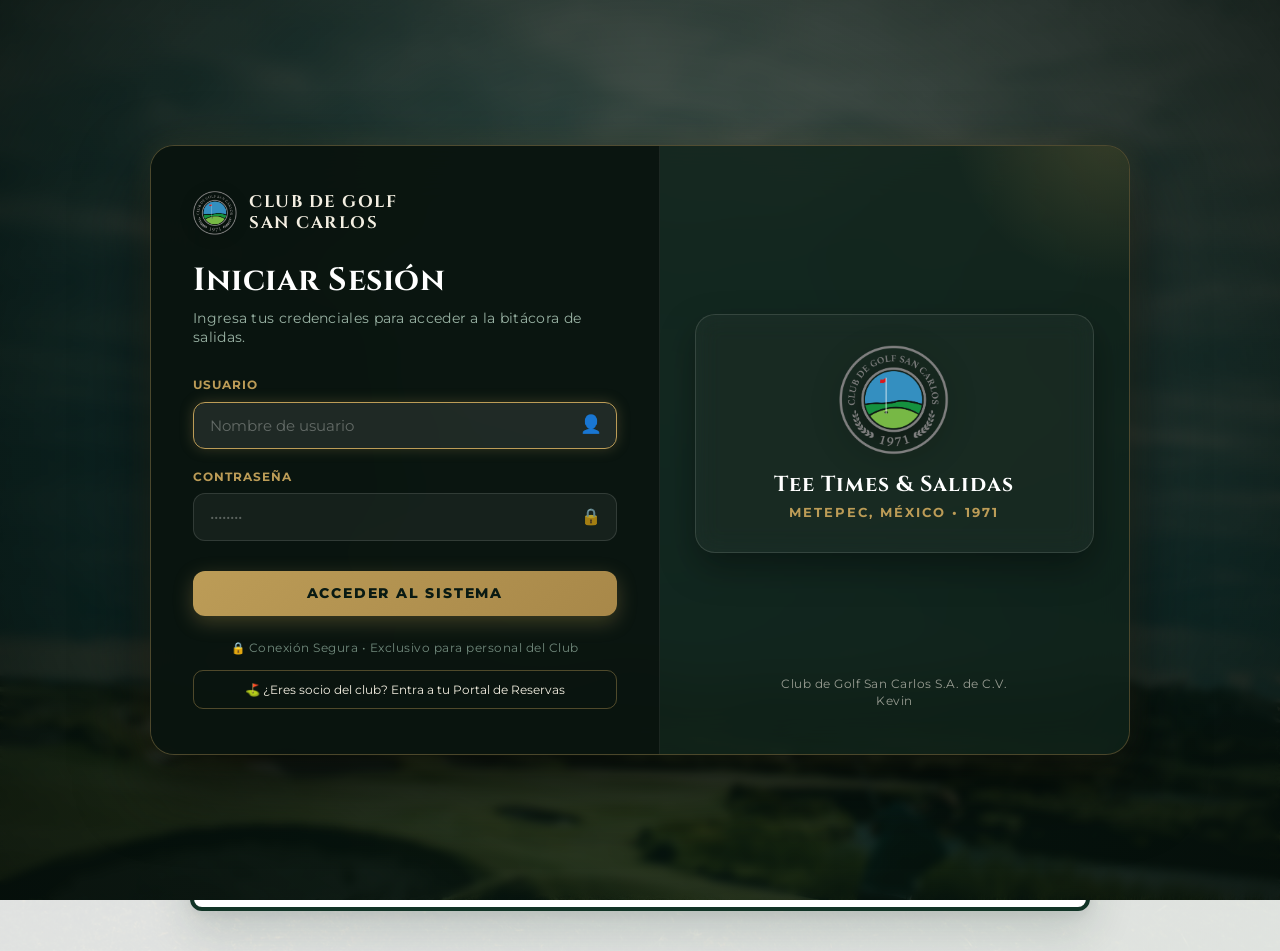
==== index.html @ efff5f50 "Version (Estable) Version estable pero con errores en el login de socios" ====
<!doctype html>
<html class="no-js" lang="es">

<head>
  <meta charset="utf-8">
  <title>Bitácora de Salidas - Club de Golf San Carlos</title>
  <meta name="description" content="Pantalla de salidas y tee times para el Club de Golf San Carlos.">
  <meta name="viewport" content="width=device-width, initial-scale=1">

  <script>
      // =========================================================================
      // SCROLL INICIAL: solo corregimos la posición restaurada al cargar.
      // NO se instala ningún listener que bloquee el scroll manual del usuario.
      // =========================================================================
      if ('scrollRestoration' in history) {
          history.scrollRestoration = 'manual';
      }

      window.addEventListener('pageshow', () => {
          window.scrollTo({ top: 0, left: 0, behavior: 'auto' });
      });

      // Modo pantalla/kiosco: se activa con ?kiosco=1 en la URL. Se marca aquí,
      // antes de que cargue cualquier CSS o contenido, para que la barra de
      // admin nunca llegue a pintarse (sin parpadeo) en vez de ocultarse después.
      if (new URLSearchParams(window.location.search).get('kiosco') === '1') {
          document.documentElement.classList.add('modo-kiosco');
      }
  </script>

  <link rel="stylesheet" href="css/normalize.css">
  <link rel="stylesheet" href="css/main.css">

  <link rel="preconnect" href="https://fonts.googleapis.com">
  <link rel="preconnect" href="https://fonts.gstatic.com" crossorigin>
  <link href="https://fonts.googleapis.com/css2?family=Cinzel:wght=500;700;800&family=Montserrat:wght=300;400;600;700&display=swap" rel="stylesheet">

  <meta name="theme-color" content="#113426">

  <style>
    :root {
        --verde-primario: #113426;
        --verde-oscuro: #091a13;
        --verde-hover: #1b4d39;
        --dorado: #bc9c57;
        --dorado-brillante: #d4af37;
        --dorado-claro: #f4efe2;
        --oscuro: #1c1c1c;
        --gris-fondo: #f5f6f7;
        --blanco: #ffffff;
        --borde: #e2e8f0;
        --panel-bg: rgba(13, 27, 21, 0.82);
    }

    * { box-sizing: border-box; margin: 0; padding: 0; }

    /* overflow-anchor: none en el documento entero — evita que el navegador
       reajuste el scroll automáticamente cuando el contenido por encima del
       viewport cambia de tamaño (por ejemplo cuando terminan de cargar los
       videos de fondo o el video del gate de login). Sin esto, el "scroll
       anchoring" nativo del navegador puede desplazar la página después de
       que ya la habíamos puesto en scrollTo(0,0). */
    html {
        overflow-anchor: none;
    }

    body {
        overflow-anchor: none;
        font-family: 'Montserrat', sans-serif;
        background:
            linear-gradient(160deg, rgba(238,241,239,0.93) 0%, rgba(245,246,247,0.90) 50%, rgba(238,242,238,0.93) 100%),
            url('img/horizontes.jpg');
        background-size: cover;
        background-position: center;
        /* NO usar background-attachment: fixed aquí: en navegadores de TV
           (Samsung Internet/Tizen) con aceleración de GPU limitada, un fondo
           "fixed" obliga a repintar toda la imagen en cada frame de scroll,
           especialmente en pantallas 4K. Con "scroll" el fondo se compone
           una sola vez junto con el resto del contenido. */
        background-attachment: scroll;
        color: var(--oscuro);
        padding: 20px;
        display: flex;
        flex-direction: column;
        align-items: center;
        min-height: 100vh;
        position: relative;
    }

    /* Acentos decorativos de naturaleza a los costados, solo en pantallas muy
       anchas (donde hoy queda espacio vacío junto a las tablas). Puramente
       ambientales: no interactivos, detrás de todo el contenido. */
    .acento-lateral {
        display: none;
        position: fixed; top: 0; bottom: 0; width: 260px; z-index: -1;
        pointer-events: none; opacity: 0.16; filter: grayscale(25%) sepia(15%);
        background-size: cover;
    }
    .acento-lateral-izq { left: 0; background-image: url('img/arbol.jpg'); background-position: left center; }
    .acento-lateral-der { right: 0; background-image: url('img/campo.jpg'); background-position: right center; }

    @media (min-width: 1900px) {
        .acento-lateral { display: block; }
        /* En modo normal (no kiosco), tope el ancho de las tablas en monitores
           muy anchos para que sí quede espacio lateral visible para el marco
           decorativo. El modo kiosco (TV) conserva el estirado edge-to-edge
           tal cual estaba, ya que ahí no hay barra de admin ni margen que
           aprovechar. */
        html:not(.modo-kiosco) .contenedor-doble { max-width: 1700px; flex: 0 1 auto; }
    }
    html.modo-kiosco .acento-lateral { display: none !important; }

    .barra-global-admin {
        width: 100%; max-width: 1400px;
        display: flex; justify-content: flex-end; align-items: center;
        gap: 10px; flex-wrap: wrap; margin-bottom: 15px;
    }

    .contenedor-doble {
        width: 100%; max-width: 1400px;
        display: flex; gap: 20px; flex-wrap: wrap; justify-content: center;
    }

    .pantalla-contenedor {
        flex: 1 1 620px; max-width: 690px;
        background-color: var(--blanco);
        border: 4px solid var(--verde-primario);
        border-top: 12px solid var(--verde-primario);
        border-radius: 12px;
        box-shadow: 0 20px 45px rgba(17, 52, 38, 0.16), 0 4px 12px rgba(0,0,0,0.06);
        padding: 30px 25px; margin-bottom: 20px; position: relative;
    }

    .zona-superior-imagen {
        position: relative;
        background: linear-gradient(135deg, var(--dorado-claro) 0%, #ffffff 55%, var(--dorado-claro) 100%);
        border-radius: 8px 8px 0 0;
        margin: -30px -25px 25px -25px;
        padding: 20px 25px 0 25px;
        overflow: hidden;
    }

    .zona-superior-imagen::after {
        content: ""; position: absolute; left: 0; right: 0; bottom: 0; height: 3px;
        background: linear-gradient(90deg, transparent, var(--dorado), transparent);
    }

    /* Video del logo como fondo de toda la franja superior (reloj, fecha y
       "Salidas de Hoy" quedan superpuestos encima, con un degradado oscuro
       de por medio para que el texto siga siendo legible). */
    .video-fondo-superior {
        position: absolute;
        inset: 0;
        width: 100%;
        height: 100%;
        object-fit: cover;
        object-position: center;
        z-index: 0;
    }

    .overlay-fondo-superior {
        position: absolute;
        inset: 0;
        background: linear-gradient(160deg, rgba(17,52,38,0.75) 0%, rgba(13,30,22,0.68) 55%, rgba(17,52,38,0.78) 100%);
        z-index: 1;
    }

    .zona-superior-imagen > .fila-exportar,
    .zona-superior-imagen > .barra-reloj,
    .zona-superior-imagen > .encabezado {
        position: relative;
        z-index: 2;
    }

    .barra-reloj { text-align: center; margin-bottom: 15px; }

    .reloj-digital {
        background: linear-gradient(135deg, var(--verde-primario) 0%, var(--verde-hover) 100%);
        color: var(--dorado);
        border: 1px solid var(--dorado);
        padding: 6px 20px; font-size: 0.95rem; font-weight: bold; letter-spacing: 1.5px;
        border-radius: 30px; display: inline-block;
        box-shadow: 0 4px 10px rgba(17, 52, 38, 0.25);
    }

    .encabezado {
        display: flex; align-items: center; justify-content: space-between;
        border-bottom: 2px solid var(--dorado-claro);
        padding-bottom: 25px; margin-bottom: 25px; flex-wrap: wrap; gap: 15px;
    }

    .logo-club { flex: 1; display: flex; align-items: center; min-height: 90px; }

    .logo-club-img {
        width: 100%; height: 100px; object-fit: cover; border-radius: 10px;
        box-shadow: 0 4px 10px rgba(0,0,0,0.15);
        transition: transform 0.3s ease;
    }

    .logo-club-img:hover { transform: scale(1.02); }

    .fecha-central {
        flex: 2; text-align: center;
        font-family: 'Cinzel', serif; font-size: 1.6rem; font-weight: 700;
        color: var(--dorado-claro); text-transform: uppercase; letter-spacing: 1.5px;
        text-shadow: 0 2px 8px rgba(0,0,0,0.5);
    }

    .bloque-derecho {
        flex: 1; text-align: right;
        display: flex; flex-direction: column; align-items: flex-end; gap: 12px;
    }

    .texto-info h2 {
        font-family: 'Cinzel', serif; font-size: 1.25rem; color: var(--blanco);
        font-weight: 800; line-height: 1.2; letter-spacing: 1px;
        text-shadow: 0 2px 6px rgba(0,0,0,0.45);
    }

    .texto-info p {
        font-size: 0.8rem; color: var(--dorado);
        text-transform: uppercase; font-weight: 700; letter-spacing: 1.5px;
    }

    .admin-actions {
        display: flex; gap: 10px; align-items: center; flex-wrap: wrap; justify-content: flex-end;
    }

    .btn-guardar, .btn-usuarios, .btn-config-hora {
        background-color: var(--verde-primario); color: var(--blanco);
        border: 1px solid var(--dorado);
        padding: 8px 16px; font-family: 'Montserrat', sans-serif;
        font-size: 0.75rem; font-weight: 700; text-transform: uppercase; letter-spacing: 0.8px;
        border-radius: 4px; cursor: pointer; transition: all 0.25s ease;
    }

    .btn-guardar { background-color: #2e7d32; border: 1px solid #1b5e20; display: none; }
    .btn-guardar:hover { background-color: #388e3c; box-shadow: 0 4px 8px rgba(0,0,0,0.1); transform: translateY(-1px); }

    .btn-config-hora { background-color: #1565c0; border: 1px solid #0d47a1; display: none; }
    .btn-config-hora:hover { background-color: #1976d2; box-shadow: 0 4px 8px rgba(0,0,0,0.1); transform: translateY(-1px); }

    .btn-vaciado { background-color: #c62828; border: 1px solid #8e0000; display: none; }
    .btn-vaciado:hover { background-color: #d32f2f; box-shadow: 0 4px 8px rgba(0,0,0,0.1); transform: translateY(-1px); }

    .btn-usuarios { background-color: var(--dorado); border: 1px solid var(--verde-primario); color: var(--verde-primario); display: none; }
    .btn-usuarios:hover { background-color: #a88849; box-shadow: 0 4px 8px rgba(0,0,0,0.1); transform: translateY(-1px); }

    .btn-noticias {
        background-color: var(--verde-primario); color: var(--dorado-claro); border: 1px solid var(--dorado);
        padding: 8px 16px; font-family: 'Montserrat', sans-serif;
        font-size: 0.75rem; font-weight: 700; text-transform: uppercase; letter-spacing: 0.8px;
        border-radius: 4px; cursor: pointer; transition: all 0.25s ease; display: none;
    }
    .btn-noticias:hover { background-color: var(--verde-hover); box-shadow: 0 4px 8px rgba(0,0,0,0.1); transform: translateY(-1px); }
    .btn-noticias.activa-indicador {
        background-color: var(--dorado); color: var(--verde-primario); border: 1px solid var(--verde-primario);
    }
    .btn-noticias.activa-indicador:hover { background-color: #a88849; }

    .btn-consultar {
        background-color: #6a1b9a; color: var(--blanco); border: 1px solid #4a0072;
        padding: 8px 16px; font-family: 'Montserrat', sans-serif;
        font-size: 0.75rem; font-weight: 700; text-transform: uppercase; letter-spacing: 0.8px;
        border-radius: 4px; cursor: pointer; transition: all 0.25s ease; display: none;
    }
    .btn-consultar:hover { background-color: #7b1fa2; box-shadow: 0 4px 8px rgba(0,0,0,0.1); transform: translateY(-1px); }

    .btn-historial {
        background-color: #37474f; color: var(--blanco); border: 1px solid #1c2529;
        padding: 8px 16px; font-family: 'Montserrat', sans-serif;
        font-size: 0.75rem; font-weight: 700; text-transform: uppercase; letter-spacing: 0.8px;
        border-radius: 4px; cursor: pointer; transition: all 0.25s ease; display: none;
    }
    .btn-historial:hover { background-color: #455a64; box-shadow: 0 4px 8px rgba(0,0,0,0.1); transform: translateY(-1px); }

    .btn-socios {
        background-color: #00695c; color: var(--blanco); border: 1px solid #004d40;
        padding: 8px 16px; font-family: 'Montserrat', sans-serif;
        font-size: 0.75rem; font-weight: 700; text-transform: uppercase; letter-spacing: 0.8px;
        border-radius: 4px; cursor: pointer; transition: all 0.25s ease; display: none;
    }
    .btn-socios:hover { background-color: #00897b; box-shadow: 0 4px 8px rgba(0,0,0,0.1); transform: translateY(-1px); }

    /* Filas de captura masiva de socios (varias filas seguidas, tres campos c/u) */
    .fila-socio-nueva {
        display: flex; gap: 10px; align-items: flex-end; flex-wrap: wrap;
        margin-bottom: 10px; padding-bottom: 10px; border-bottom: 1px dashed var(--borde);
    }
    .fila-socio-nueva .grupo-input { margin-bottom: 0; flex: 1 1 140px; }
    .btn-quitar-fila-socio {
        background-color: #d32f2f; color: var(--blanco); border: 1px solid #b71c1c;
        width: 32px; height: 38px; font-size: 0.9rem; font-weight: 700;
        border-radius: 4px; cursor: pointer; flex-shrink: 0;
    }
    .btn-quitar-fila-socio:hover { background-color: #b71c1c; }

    /* Cuadro flotante de sugerencias del autocompletado de socios (posicionado
       por JS justo debajo de la celda que se está editando) */
    #cajaSugerenciasSocios {
        position: absolute; z-index: 4000; background: var(--blanco);
        border: 1px solid var(--dorado); border-radius: 6px;
        box-shadow: 0 8px 20px rgba(0,0,0,0.18);
        max-height: 220px; overflow-y: auto; display: none;
        min-width: 180px; font-size: 0.85rem;
    }
    .opcion-sugerencia-socio {
        padding: 7px 12px; cursor: pointer; border-bottom: 1px solid var(--borde);
        color: var(--oscuro);
    }
    .opcion-sugerencia-socio:last-child { border-bottom: none; }
    .opcion-sugerencia-socio:hover { background-color: var(--dorado-claro); }

    .fila-exportar { display: none; justify-content: center; gap: 8px; margin-bottom: 12px; }
    .btn-exportar {
        background-color: var(--blanco); color: var(--verde-primario); border: 1px solid var(--dorado);
        padding: 5px 12px; font-family: 'Montserrat', sans-serif;
        font-size: 0.68rem; font-weight: 700; text-transform: uppercase; letter-spacing: 0.5px;
        border-radius: 20px; cursor: pointer; transition: all 0.2s ease;
    }
    .btn-exportar:hover { background-color: var(--dorado-claro); transform: translateY(-1px); }

    .modal-contenido-historial { max-width: 960px; }
    .fila-filtros-historial { display: flex; gap: 10px; align-items: flex-end; flex-wrap: wrap; margin-bottom: 10px; }
    .fila-filtros-historial .grupo-input { margin-bottom: 0; flex: 1 1 140px; }
    .fila-filtros-historial button { margin-top: 0; width: auto; white-space: nowrap; }

    .tabla-historial { width: 100%; border-collapse: collapse; font-size: 0.78rem; }
    .tabla-historial th {
        background-color: var(--verde-primario); color: var(--blanco); padding: 6px 5px;
        text-transform: uppercase; font-size: 0.63rem; letter-spacing: 0.5px; text-align: left; position: sticky; top: 0;
    }
    .tabla-historial td { padding: 6px 5px; border-bottom: 1px solid var(--borde); vertical-align: top; }
    .tabla-historial tr:nth-child(even) { background-color: #faf9f6; }
    .etiqueta-accion {
        display: inline-block; padding: 2px 8px; border-radius: 10px; font-size: 0.65rem;
        font-weight: 700; text-transform: uppercase; color: var(--blanco);
    }
    .etiqueta-accion.editar_hoyo { background-color: #1565c0; }
    .etiqueta-accion.vaciar_hoyo { background-color: #c62828; }
    .etiqueta-accion.insertar_hoyo { background-color: #8d6708; }
    .diferencias-historial { margin: 0; padding-left: 16px; }
    .diferencias-historial li { margin-bottom: 2px; }
    .contenedor-tabla-historial { max-height: 55vh; overflow-y: auto; }

    /* =====================================================================
       MODO PANTALLA / KIOSCO (?kiosco=1)
       Oculta TODO lo de administración (login, exportar, editar, historial)
       sin importar si hay una sesión activa en ese dispositivo/pestaña, para
       dejar únicamente las dos tablas de salidas visibles. Se usa !important
       porque estos elementos también reciben "display" desde JavaScript
       según el estado de sesión, y el modo kiosco debe ganar siempre.
       El footer de noticias NO se oculta en modo kiosco: es información
       pública pensada también para las pantallas del club.
       ===================================================================== */
    html.modo-kiosco .barra-global-admin,
    html.modo-kiosco .admin-actions,
    html.modo-kiosco .fila-exportar {
        display: none !important;
    }

    html.modo-kiosco body { padding-top: 10px; }
    html.modo-kiosco .contenedor-doble { max-width: 1600px; }

    /* =====================================================================
       BOTÓN DE PANTALLA COMPLETA
       Ahora siempre visible (tanto en modo kiosco/TV como en la vista normal
       de administración), como un botón discreto en la esquina superior
       IZQUIERDA (position:fixed), con la misma animación de opacidad que
       "Iniciar Sesión" (0.07 en reposo -> 1 al pasar el mouse/tocar), pero
       de menor tamaño. Se puso a la izquierda -y no a la derecha, donde
       vive la barra de administración con "Iniciar Sesión"- para que nunca
       se encime con esos botones.
       ===================================================================== */
    .btn-pantalla-completa {
        display: inline-block;
        position: fixed; top: 14px; left: 14px; z-index: 3000;
        background-color: var(--verde-primario); color: var(--blanco);
        border: 1px solid var(--dorado);
        padding: 6px 12px; font-family: 'Montserrat', sans-serif;
        font-size: 0.66rem; font-weight: 700; text-transform: uppercase; letter-spacing: 0.6px;
        border-radius: 4px; cursor: pointer;
        opacity: 0.07; transition: opacity 0.25s ease, background-color 0.25s ease, box-shadow 0.25s ease, transform 0.25s ease;
    }
    .btn-pantalla-completa:hover,
    .btn-pantalla-completa:focus,
    .btn-pantalla-completa:active {
        opacity: 1; background-color: var(--verde-hover);
        box-shadow: 0 4px 8px rgba(0,0,0,0.1); transform: translateY(-1px);
    }
    @media (hover: none) and (pointer: coarse) {
        .btn-pantalla-completa { opacity: 0.55; }
    }
    @media (max-width: 768px) {
        .btn-pantalla-completa { padding: 5px 10px; font-size: 0.6rem; top: 8px; left: 8px; }
    }

    .usuario-logeado {
        font-size: 0.8rem; color: var(--verde-primario); font-weight: bold;
        background-color: var(--dorado-claro); padding: 6px 12px; border-radius: 4px;
        border: 1px solid var(--dorado); display: none; cursor: pointer; transition: background-color 0.2s ease;
    }
    .usuario-logeado:hover { background-color: #ebdcb9; }

    .indicador-autoguardado {
        font-size: 0.7rem; color: #2e7d32; font-weight: 700; letter-spacing: 0.4px;
        opacity: 0; transition: opacity 0.4s ease; white-space: nowrap;
    }
    .indicador-autoguardado.visible { opacity: 1; }

    .modal-usuarios, .modal-hora, .modal-consultar, .modal-noticias {
        display: none; position: fixed; top: 0; left: 0; width: 100%; height: 100%;
        background-color: rgba(0, 0, 0, 0.6);
        justify-content: center; align-items: center; z-index: 1000; backdrop-filter: blur(3px);
    }

    @keyframes fundidoFondoLogin { from { background-color: rgba(0, 0, 0, 0); backdrop-filter: blur(0); } to { background-color: rgba(0, 0, 0, 0.6); backdrop-filter: blur(3px); } }
    @keyframes entradaModalLogin { from { opacity: 0; transform: translateY(28px) scale(0.94); } to { opacity: 1; transform: translateY(0) scale(1); } }
    @keyframes vibrarModalLogin {
        10%, 90% { transform: translateX(-1px); }
        20%, 80% { transform: translateX(2px); }
        30%, 50%, 70% { transform: translateX(-5px); }
        40%, 60% { transform: translateX(5px); }
    }
    @keyframes girarSpinnerLogin { to { transform: rotate(360deg); } }

    @keyframes flotarLogoLogin {
        0%, 100% { transform: translateY(0); }
        50%      { transform: translateY(-4px); }
    }

    .modal-contenido {
        background-color: var(--blanco); padding: 30px; border-radius: 8px;
        width: 90%; max-width: 360px; box-shadow: 0 10px 30px rgba(0,0,0,0.3);
        position: relative; border-top: 6px solid var(--verde-primario);
        max-height: 85vh; overflow-y: auto;
    }

    .modal-contenido-usuarios { max-width: 640px; }
    .modal-contenido-consultar { max-width: 920px; }
    .modal-contenido-noticias { max-width: 480px; }

    /* =====================================================================
       PANTALLA DE LOGIN GLOBAL (GATE DE ACCESO)
       Reemplaza el login modal anterior (pequeño botón fantasma + ventana
       emergente). Ahora el acceso es una pantalla completa con fondo de
       video (lock.mp4) que cubre TODO el sitio hasta que haya sesión
       válida — nadie puede ver ni editar las tablas sin iniciar sesión
       primero (excepto en modo kiosco, que la oculta siempre vía CSS
       abajo). Se muestra al cargar la página y se oculta con
       ocultarLoginGate() en cuanto aplicarSesionUI() recibe un usuario.
       ===================================================================== */
    .pantalla-login-global {
        position: fixed; inset: 0; z-index: 99999;
        display: flex; justify-content: center; align-items: center; padding: 20px;
        background-color: var(--verde-oscuro); overflow: hidden;
        overflow-anchor: none;
        transition: opacity 0.5s ease, visibility 0.5s ease;
    }
    .pantalla-login-global.login-oculto {
        opacity: 0; visibility: hidden; pointer-events: none;
    }
    .video-lock-bg {
        position: absolute; inset: 0; width: 100%; height: 100%;
        object-fit: cover; object-position: center; z-index: 1;
        filter: brightness(0.65) contrast(1.1); transform: scale(1.02);
    }
    .overlay-lock-bg {
        position: absolute; inset: 0; z-index: 2;
        background: radial-gradient(circle at center, rgba(17, 52, 38, 0.45) 0%, rgba(6, 17, 12, 0.88) 100%);
        backdrop-filter: blur(4px);
    }
    .tarjeta-login-global {
        position: relative; z-index: 10; width: 100%; max-width: 980px; min-height: 540px;
        background: rgba(14, 26, 20, 0.75); border: 1px solid rgba(188, 156, 87, 0.35);
        border-radius: 24px; box-shadow: 0 30px 70px rgba(0, 0, 0, 0.65), 0 0 30px rgba(188, 156, 87, 0.15);
        display: flex; overflow: hidden;
        backdrop-filter: blur(25px); -webkit-backdrop-filter: blur(25px);
        animation: entradaLoginCard 0.6s cubic-bezier(0.16, 1, 0.3, 1);
    }
    @keyframes entradaLoginCard {
        from { opacity: 0; transform: scale(0.94) translateY(20px); }
        to   { opacity: 1; transform: scale(1) translateY(0); }
    }
    .panel-form-global {
        flex: 1 1 52%; background: rgba(10, 20, 15, 0.85); padding: 45px 42px;
        display: flex; flex-direction: column; justify-content: center;
        border-right: 1px solid rgba(255, 255, 255, 0.08); position: relative; z-index: 2;
    }
    .header-login-form { margin-bottom: 30px; }
    .marca-login-form { display: inline-flex; align-items: center; gap: 12px; margin-bottom: 24px; }
    .marca-login-form img { width: 44px; height: 44px; object-fit: contain; filter: drop-shadow(0 2px 6px rgba(0,0,0,0.5)); }
    .marca-login-form span {
        font-family: 'Cinzel', serif; font-size: 1.05rem; font-weight: 700; color: var(--dorado-claro);
        letter-spacing: 1.5px; text-transform: uppercase; line-height: 1.2;
    }
    .header-login-form h2 {
        font-family: 'Cinzel', serif; font-size: 2rem; color: var(--blanco);
        font-weight: 700; letter-spacing: 0.5px; margin-bottom: 6px;
    }
    .header-login-form p { color: #9ab3a5; font-size: 0.85rem; font-weight: 400; letter-spacing: 0.3px; }

    .grupo-campo-lock { margin-bottom: 20px; }
    .grupo-campo-lock label {
        display: block; font-size: 0.72rem; font-weight: 700; color: var(--dorado);
        text-transform: uppercase; letter-spacing: 1px; margin-bottom: 8px;
    }
    .input-envoltorio-lock { position: relative; display: flex; align-items: center; }
    .input-envoltorio-lock input {
        width: 100%; background: rgba(255, 255, 255, 0.05); border: 1px solid rgba(255, 255, 255, 0.12);
        border-radius: 12px; padding: 14px 44px 14px 16px; color: var(--blanco);
        font-family: 'Montserrat', sans-serif; font-size: 0.95rem; transition: all 0.25s ease; outline: none;
    }
    .input-envoltorio-lock input:focus {
        background: rgba(255, 255, 255, 0.09); border-color: var(--dorado);
        box-shadow: 0 0 14px rgba(188, 156, 87, 0.25);
    }
    .input-envoltorio-lock input::placeholder { color: rgba(255, 255, 255, 0.3); }
    .icono-lock-input {
        position: absolute; right: 16px; font-size: 1rem; color: var(--dorado); opacity: 0.7;
        pointer-events: none; transition: transform 0.2s ease, opacity 0.2s ease;
    }
    .input-envoltorio-lock input:focus + .icono-lock-input { opacity: 1; transform: scale(1.1); }

    .btn-acceder-global {
        width: 100%; margin-top: 10px; padding: 15px;
        background: linear-gradient(135deg, var(--dorado) 0%, #a88849 100%);
        border: none; border-radius: 12px; color: var(--verde-oscuro);
        font-family: 'Montserrat', sans-serif; font-size: 0.85rem; font-weight: 800;
        text-transform: uppercase; letter-spacing: 1.8px; cursor: pointer;
        transition: all 0.3s cubic-bezier(0.16, 1, 0.3, 1);
        box-shadow: 0 6px 20px rgba(188, 156, 87, 0.3); position: relative; overflow: hidden;
    }
    .btn-acceder-global:hover {
        transform: translateY(-2px); box-shadow: 0 8px 26px rgba(188, 156, 87, 0.45);
        background: linear-gradient(135deg, #cfb06b 0%, var(--dorado) 100%);
    }
    .btn-acceder-global:active { transform: translateY(0) scale(0.98); }
    .btn-acceder-global.cargando { color: transparent; pointer-events: none; }
    .btn-acceder-global.cargando::after {
        content: ''; position: absolute; top: 50%; left: 50%; width: 20px; height: 20px;
        margin: -10px 0 0 -10px; border: 3px solid rgba(17, 52, 38, 0.4);
        border-top-color: var(--verde-oscuro); border-radius: 50%;
        animation: girarSpinnerLogin 0.6s linear infinite;
    }

    .pie-login-seguridad { margin-top: 24px; text-align: center; font-size: 0.72rem; color: #728a7d; letter-spacing: 0.5px; }

    /* Enlace de descubrimiento hacia el portal de socios (portal-socios.html).
       Vive dentro del gate de acceso -que es lo único visible antes de iniciar
       sesión- para que cualquier socio que llegue aquí por error encuentre el
       camino correcto sin necesidad de conocer la URL de memoria. */
    .enlace-portal-socios {
        display: block; margin-top: 14px; text-align: center;
        font-size: 0.76rem; color: var(--dorado-claro); text-decoration: none;
        border: 1px solid rgba(188, 156, 87, 0.4); border-radius: 10px;
        padding: 10px 14px; transition: background-color 0.2s ease, border-color 0.2s ease;
    }
    .enlace-portal-socios:hover {
        background-color: rgba(188, 156, 87, 0.12); border-color: var(--dorado);
    }

    .panel-visual-global {
        flex: 1 1 48%; background: rgba(17, 52, 38, 0.25); position: relative;
        display: flex; flex-direction: column; justify-content: space-between; padding: 45px 35px; overflow: hidden;
    }
    .panel-visual-global::before {
        content: ''; position: absolute; top: -30%; right: -30%; width: 320px; height: 320px;
        background: radial-gradient(circle, rgba(188, 156, 87, 0.22) 0%, transparent 70%); pointer-events: none;
    }
    .tarjeta-visual-insignia {
        background: rgba(255, 255, 255, 0.04); border: 1px solid rgba(255, 255, 255, 0.12);
        border-radius: 20px; padding: 30px 20px; text-align: center; backdrop-filter: blur(12px);
        margin-top: auto; margin-bottom: auto; box-shadow: 0 15px 35px rgba(0, 0, 0, 0.35);
    }
    .tarjeta-visual-insignia img {
        width: 110px; height: 110px; object-fit: contain; margin-bottom: 15px;
        filter: drop-shadow(0 6px 12px rgba(0,0,0,0.5));
    }
    .tarjeta-visual-insignia h3 { font-family: 'Cinzel', serif; font-size: 1.35rem; color: var(--blanco); letter-spacing: 1px; margin-bottom: 4px; }
    .tarjeta-visual-insignia p { font-size: 0.8rem; color: var(--dorado); font-weight: 700; text-transform: uppercase; letter-spacing: 2px; }
    .pie-panel-visual { text-align: center; font-size: 0.75rem; color: rgba(244, 239, 226, 0.6); letter-spacing: 0.5px; }

    @media (max-width: 820px) {
        .tarjeta-login-global { flex-direction: column; max-width: 440px; border-radius: 18px; }
        .panel-visual-global { display: none; }
        .panel-form-global { padding: 35px 25px; border-right: none; }
        .header-login-form h2 { font-size: 1.6rem; }
    }

    @keyframes vibrarError {
        10%, 90% { transform: translateX(-2px); }
        20%, 80% { transform: translateX(3px); }
        30%, 50%, 70% { transform: translateX(-6px); }
        40%, 60% { transform: translateX(6px); }
    }
    .tarjeta-login-global.vibrar { animation: vibrarError 0.45s ease; }

    /* La app principal (barra admin + tablas + footer) queda envuelta en
       .aplicacion-principal — se usa como gancho para futuros efectos
       (blur/opacidad) mientras el gate de login está encima. */
    .aplicacion-principal {
        width: 100%; display: flex; flex-direction: column; align-items: center;
        transition: filter 0.4s ease, opacity 0.4s ease;
    }

    html.modo-kiosco .pantalla-login-global { display: none !important; }

    /* =====================================================================
       MODAL DE CONFIRMACIÓN
       Reemplazo del confirm() nativo del navegador para que las acciones
       sensibles (cerrar sesión, vaciar, eliminar, sobrescribir) se vean con
       la misma identidad visual del resto del sitio, en vez del cuadro gris
       genérico del navegador/TV.
       ===================================================================== */
    .modal-confirmar {
        display: none; position: fixed; top: 0; left: 0; width: 100%; height: 100%;
        background-color: rgba(0, 0, 0, 0.6); backdrop-filter: blur(3px);
        justify-content: center; align-items: center; z-index: 5000;
        animation: fundidoFondoLogin 0.2s ease;
    }
    .modal-contenido-confirmar {
        max-width: 380px; text-align: center; padding: 34px 30px 28px;
        animation: entradaModalLogin 0.3s cubic-bezier(0.18, 0.89, 0.32, 1.1);
    }
    .icono-confirmar {
        font-size: 2.2rem; margin-bottom: 12px; line-height: 1;
        animation: flotarLogoLogin 2.2s ease-in-out infinite;
    }
    .modal-contenido-confirmar h3 {
        font-family: 'Cinzel', serif; color: var(--verde-primario); font-size: 1.2rem;
        margin-bottom: 10px; letter-spacing: 0.3px;
    }
    .texto-confirmar { font-size: 0.85rem; color: #555; line-height: 1.5; margin-bottom: 24px; }
    .acciones-confirmar { display: flex; gap: 10px; }
    .btn-cancelar-confirmar, .btn-confirmar-accion {
        flex: 1; padding: 11px; border-radius: 4px; font-family: 'Montserrat', sans-serif;
        font-weight: 700; text-transform: uppercase; letter-spacing: 0.6px; font-size: 0.75rem;
        cursor: pointer; border: 1px solid; transition: background-color 0.2s ease, transform 0.15s ease;
    }
    .btn-cancelar-confirmar:active, .btn-confirmar-accion:active { transform: scale(0.96); }
    .btn-cancelar-confirmar { background: var(--blanco); color: #666; border-color: var(--borde); }
    .btn-cancelar-confirmar:hover { background: #f2f2f2; }
    .btn-confirmar-accion { background: var(--verde-primario); color: var(--blanco); border-color: var(--dorado); }
    .btn-confirmar-accion:hover { background: var(--verde-hover); }
    .btn-confirmar-accion.btn-confirmar-peligro { background: #c62828; border-color: #8e0000; }
    .btn-confirmar-accion.btn-confirmar-peligro:hover { background: #d32f2f; }

    .modal-contenido h3 {
        font-family: 'Cinzel', serif; margin-bottom: 20px; color: var(--verde-primario);
        font-size: 1.3rem; letter-spacing: 0.5px;
    }

    .grupo-input { margin-bottom: 15px; }

    .grupo-input label {
        display: block; font-size: 0.75rem; margin-bottom: 6px; font-weight: 700;
        color: var(--verde-primario); text-transform: uppercase; letter-spacing: 0.5px;
    }

    .grupo-input input, .grupo-input select, .grupo-input textarea {
        width: 100%; padding: 10px; border: 1px solid var(--borde); border-radius: 4px;
        font-family: 'Montserrat', sans-serif; font-size: 0.9rem;
        transition: border-color 0.2s ease; background-color: var(--blanco);
    }

    .grupo-input textarea { resize: vertical; min-height: 90px; line-height: 1.4; }

    .grupo-input input:focus, .grupo-input select:focus, .grupo-input textarea:focus { outline: none; border-color: var(--verde-primario); }

    .grupo-switch-noticia {
        display: flex; align-items: center; gap: 10px; margin-bottom: 18px;
        background-color: var(--dorado-claro); border: 1px solid var(--dorado);
        border-radius: 6px; padding: 10px 12px;
    }
    .grupo-switch-noticia input[type="checkbox"] {
        width: 38px; height: 20px; accent-color: var(--verde-primario); cursor: pointer; flex-shrink: 0;
    }
    .grupo-switch-noticia label {
        margin: 0; font-size: 0.78rem; font-weight: 700; color: var(--verde-primario);
        text-transform: uppercase; letter-spacing: 0.4px; cursor: pointer;
    }

    .btn-crear-user, .btn-aplicar-hora {
        width: 100%; background-color: var(--verde-primario); color: var(--blanco);
        border: 1px solid var(--dorado); padding: 12px; font-family: 'Montserrat', sans-serif;
        font-weight: 700; text-transform: uppercase; letter-spacing: 1px; border-radius: 4px;
        cursor: pointer; margin-top: 10px; transition: background-color 0.2s ease, transform 0.15s ease;
    }

    .btn-aplicar-hora:hover { background-color: var(--verde-hover); }
    .btn-aplicar-hora:active, .btn-crear-user:active { transform: scale(0.97); }

    .btn-crear-user { background-color: var(--dorado); color: var(--verde-primario); border: 1px solid var(--verde-primario); }
    .btn-crear-user:hover { background-color: #a88849; }

    .btn-cerrar-modal {
        position: absolute; top: 15px; right: 15px; background: none; border: none;
        font-size: 1.5rem; cursor: pointer; color: #999; transition: color 0.2s ease, transform 0.3s ease;
    }
    .btn-cerrar-modal:hover { color: var(--verde-primario); transform: rotate(90deg); }

    .error-mensaje, .exito-mensaje { font-size: 0.8rem; margin-top: 8px; display: none; font-weight: 600; }
    .error-mensaje { color: #d32f2f; }
    .exito-mensaje { color: #2e7d32; }

    .nota-modal-hora { font-size: 0.78rem; color: #555; margin-bottom: 15px; line-height: 1.4; }

    .separador-usuarios { border: none; border-top: 2px solid var(--dorado-claro); margin: 20px 0; }

    .titulo-lista-usuarios {
        font-family: 'Cinzel', serif; font-size: 1rem; color: var(--verde-primario);
        margin-bottom: 12px; letter-spacing: 0.5px;
    }

    .tabla-usuarios { width: 100%; border-collapse: collapse; font-size: 0.82rem; margin-bottom: 10px; }

    .tabla-usuarios th {
        background-color: var(--verde-primario); color: var(--blanco);
        text-transform: uppercase; font-size: 0.7rem; letter-spacing: 0.5px; padding: 8px 6px; text-align: left;
    }

    .tabla-usuarios td { padding: 6px; border-bottom: 1px solid var(--borde); vertical-align: middle; }

    .select-rol { width: 100%; padding: 5px; border-radius: 4px; border: 1px solid var(--borde); font-size: 0.8rem; }

    .btn-guardar-rol {
        background-color: var(--verde-primario); color: var(--blanco); border: 1px solid var(--dorado);
        padding: 5px 10px; font-size: 0.7rem; font-weight: 700; text-transform: uppercase;
        border-radius: 4px; cursor: pointer; white-space: nowrap;
    }
    .btn-guardar-rol:hover { background-color: var(--verde-hover); }

    .btn-eliminar-usuario {
        background-color: #d32f2f; color: var(--blanco); border: 1px solid #b71c1c;
        padding: 5px 10px; font-size: 0.7rem; font-weight: 700; text-transform: uppercase;
        border-radius: 4px; cursor: pointer; white-space: nowrap;
    }
    .btn-eliminar-usuario:hover { background-color: #b71c1c; }

    .btn-eliminar-usuario:disabled, .select-rol:disabled { opacity: 0.5; cursor: not-allowed; }

    .input-password {
        width: 130px; padding: 5px 6px; border-radius: 4px; border: 1px solid var(--borde); font-size: 0.8rem;
    }

    .tabla-contenedor-scroll { width: 100%; }

    .tabla-salidas {
        width: 100%; table-layout: fixed; border-collapse: collapse; font-size: 0.82rem;
        box-shadow: 0 4px 10px rgba(0,0,0,0.02);
    }

    .tabla-salidas th {
        background: linear-gradient(180deg, var(--verde-primario) 0%, #0d2a1e 100%);
        color: var(--blanco); font-family: 'Montserrat', sans-serif; font-weight: 700;
        text-transform: uppercase; padding: 12px 8px; border-bottom: 3px solid var(--dorado);
        font-size: 0.72rem; letter-spacing: 1px; overflow-wrap: break-word;
    }

    .tabla-salidas td {
        padding: 10px 8px; border-bottom: 1px solid var(--borde); color: #333333;
        word-wrap: break-word; overflow-wrap: break-word;
        transition: background-color 0.15s ease, border-color 0.15s ease;
    }

    .col-hoyo {
        width: 5%; text-align: center; font-weight: 700;
        background: linear-gradient(180deg, var(--dorado-claro) 0%, #ede4cd 100%) !important;
        color: var(--verde-primario); border-right: 1px solid #e1d9c4;
    }

    .col-horario {
        width: 7%; text-align: center; font-weight: 700; color: var(--verde-primario);
        white-space: normal; word-break: keep-all; overflow-wrap: normal;
    }

    .col-jugador { width: 14%; font-weight: 400; }

    .col-campo {
        width: 8%; text-align: center; font-weight: 600;
        text-transform: uppercase; font-size: 0.8rem; white-space: nowrap;
    }

    .col-detalles { width: 10%; text-align: center; color: #555; font-weight: 600; }

    .tabla-salidas tr:nth-child(even) td:not(.col-hoyo) { background-color: #faf9f6; }
    .tabla-salidas tr:hover td:not(.col-hoyo) { background-color: #f1ebd9 !important; }

    /* -------------------------------------------------------------------
       CELDAS EDITABLES
       El valor real vive en un <span class="valor-editable"> dentro de la
       celda; SOLO ese span recibe contenteditable="true", nunca el <td>.
       Esto evita que el motor de edición del navegador (sobre todo en
       Chrome/Samsung Internet para Android) reordene el layout de la celda
       y pinte el texto encima de la etiqueta ::before en la vista móvil.
       El span siempre ocupa el 100% del ancho de la celda (tanto en
       escritorio como en móvil): sin esto, en pantallas grandes la caja
       punteada de edición solo envolvía el ancho del texto, quedando
       descentrada/angosta en vez de llenar la columna.
       ------------------------------------------------------------------- */
    .tabla-salidas td .valor-editable {
        display: inline-block;
        width: 100%;
        min-height: 1.2em;
        vertical-align: middle;
    }
    .tabla-salidas td .valor-editable[contenteditable="true"] {
        background-color: var(--blanco) !important; border: 1.5px dashed var(--dorado) !important;
        color: #000000 !important; outline: none; cursor: text;
        padding: 2px 4px; border-radius: 3px; min-width: 24px;
    }
    .tabla-salidas td .valor-editable[contenteditable="true"]:focus {
        background-color: var(--dorado-claro) !important; border: 1.5px solid var(--verde-primario) !important;
        box-shadow: inset 0 0 5px rgba(17, 52, 38, 0.15);
    }

    .resultado-consulta { margin-top: 10px; }
    .resultado-consulta h4 {
        font-family: 'Cinzel', serif; color: var(--verde-primario); margin: 18px 0 8px;
        font-size: 1rem; letter-spacing: 0.5px; border-bottom: 2px solid var(--dorado-claro); padding-bottom: 6px;
    }
    .tabla-consulta { width: 100%; border-collapse: collapse; font-size: 0.8rem; margin-bottom: 10px; }
    .tabla-consulta th {
        background-color: var(--verde-primario); color: var(--blanco); padding: 6px 5px;
        text-transform: uppercase; font-size: 0.65rem; letter-spacing: 0.5px; text-align: left;
    }
    .tabla-consulta td { padding: 6px 5px; border-bottom: 1px solid var(--borde); }
    .tabla-consulta tr:nth-child(even) { background-color: #faf9f6; }
    .aviso-sin-datos-consulta { font-size: 0.85rem; color: #777; padding: 6px 0 14px; }

    .acciones-consulta { display: flex; gap: 10px; flex-wrap: wrap; margin-bottom: 6px; }
    .acciones-consulta .btn-aplicar-hora { width: auto; flex: 1 1 auto; }
    .btn-insertar-consulta { background-color: #8e24aa; }
    .btn-insertar-consulta:hover { background-color: #9c27b0; }

    /* =====================================================================
       FOOTER DE NOTICIAS
       Franja fija en la parte inferior de la ventana (no se mueve con el
       scroll). Solo se muestra cuando está habilitada y tiene texto; el
       body gana un padding-bottom mientras está visible para que el footer
       no tape el final de las tablas.
       ===================================================================== */
    .footer-noticias {
        display: none;
        position: fixed; left: 0; right: 0; bottom: 0; z-index: 900;
        background: linear-gradient(90deg, var(--verde-primario) 0%, #0d2a1e 100%);
        border-top: 3px solid var(--dorado);
        /* Sombra más ligera: una sombra grande + "position:fixed" es una
           combinación pesada para el compositor de Samsung Internet/Tizen,
           que la repinta en cada frame de scroll en vez de tratarla como una
           capa aparte. */
        box-shadow: 0 -3px 8px rgba(0,0,0,0.18);
        padding: 10px 20px;
        /* Fuerza que el navegador trate el footer como su propia capa GPU
           (compositada una sola vez) en lugar de repintarlo junto con el
           contenido que se desplaza detrás — esto es lo que corrige el lag
           de scroll en la TV. */
        will-change: transform;
        transform: translateZ(0);
    }
    .footer-noticias.visible { display: block; }

    /* =====================================================================
       VIDEO DE CLIMA EN EL FOOTER
       .footer-video-clima es un <video> de fondo (igual patrón que
       .video-fondo-superior) cuyo src se cambia por JS según la categoría
       de clima (soleado/nublado/niebla/llovizna/lluvioso/nieve/severo).
       .overlay-video-footer oscurece un poco el video para que el texto de
       la noticia y el reloj/clima sigan siendo legibles encima.
       Cada categoría también pone un color de borde superior distinto,
       como referencia rápida sin necesidad de fijarse en el video.
       ===================================================================== */
    .footer-noticias { overflow: hidden; }
    .footer-video-clima {
        position: absolute; inset: 0; width: 100%; height: 100%;
        object-fit: cover; object-position: center; z-index: 0;
        background-color: var(--verde-oscuro); /* fallback visible mientras carga o si falla */
    }
    .overlay-video-footer {
        position: absolute; inset: 0; z-index: 1;
        /* Antes esta capa era casi opaca (0.72-0.82) y por eso el video no se
           veía: solo se notaba el verde plano de este degradado. Ahora es
           mucho más sutil, solo para dar contraste en los extremos donde
           está el texto/ícono, dejando el video visible en el centro. */
        background: linear-gradient(90deg, rgba(9,26,19,0.55) 0%, rgba(13,30,22,0.15) 30%, rgba(13,30,22,0.15) 70%, rgba(9,26,19,0.55) 100%);
    }
    .footer-noticias-contenido { position: relative; z-index: 2; }
    .footer-noticias-texto,
    .footer-noticias-icono,
    .clima-icono, .clima-temp {
        text-shadow: 0 1px 4px rgba(0,0,0,0.85);
    }

    .footer-noticias.footer-clima-soleado   { border-top-color: var(--dorado-brillante); }
    .footer-noticias.footer-clima-nublado   { border-top-color: #9aa5ab; }
    .footer-noticias.footer-clima-niebla    { border-top-color: #c9d1d3; }
    .footer-noticias.footer-clima-llovizna  { border-top-color: #7fb8e0; }
    .footer-noticias.footer-clima-lluvioso  { border-top-color: #4a90d9; }
    .footer-noticias.footer-clima-nieve     { border-top-color: #e8f1f5; }

    /* --- SEVERO: además del video, refuerzo agresivo de alerta --- */
    .footer-noticias.footer-clima-severo {
        border-top: 5px solid #ff1744;
        animation: pulsoFondoSevero 0.9s ease-in-out infinite;
    }
    .footer-noticias.footer-clima-severo .overlay-video-footer {
        background: linear-gradient(90deg, rgba(122,31,31,0.55) 0%, rgba(67,0,0,0.5) 55%, rgba(122,31,31,0.55) 100%);
        animation: parpadeoOverlaySevero 0.9s ease-in-out infinite;
    }
    .footer-noticias.footer-clima-severo::before {
        content: '';
        position: absolute; inset: 0; z-index: 1;
        background-image: repeating-linear-gradient(
            45deg,
            rgba(255,255,255,0.14) 0 10px,
            rgba(255,0,0,0.28) 10px 20px
        );
        background-size: 200% 200%;
        animation: moverRayasSevero 0.6s linear infinite;
        pointer-events: none;
    }
    .footer-noticias.footer-clima-severo .footer-noticias-icono {
        font-size: 1.3rem;
        animation: sacudirIconoSevero 0.35s ease-in-out infinite;
    }
    .footer-noticias.footer-clima-severo .footer-noticias-texto {
        font-weight: 800;
        letter-spacing: 0.3px;
        animation: parpadeoTextoSevero 0.9s ease-in-out infinite;
    }
    @keyframes pulsoFondoSevero {
        0%, 100% { box-shadow: 0 -3px 10px rgba(0,0,0,0.2); }
        50%      { box-shadow: 0 -6px 30px rgba(255,23,68,0.85); }
    }
    @keyframes parpadeoOverlaySevero {
        0%, 100% { opacity: 0.7; }
        50%      { opacity: 1; }
    }
    @keyframes moverRayasSevero {
        from { background-position: 0 0; }
        to   { background-position: 56px 0; }
    }
    @keyframes sacudirIconoSevero {
        0%, 100% { transform: rotate(0deg) scale(1); }
        25%      { transform: rotate(-18deg) scale(1.15); }
        75%      { transform: rotate(18deg) scale(1.15); }
    }
    @keyframes parpadeoTextoSevero {
        0%, 100% { color: var(--dorado-claro); }
        50%      { color: #ffffff; }
    }

    /* =====================================================================
       ALERTA DE PANTALLA COMPLETA PARA CLIMA SEVERO
       Además del footer, se agrega un marco pulsante alrededor de TODA la
       pantalla (body.alerta-clima-severo, activado por JS) para que la
       alerta sea imposible de pasar por alto aunque el usuario no esté
       viendo el footer en ese momento. pointer-events:none para que nunca
       bloquee clics/edición.
       ===================================================================== */
    body.alerta-clima-severo::after {
        content: '';
        position: fixed; inset: 0; z-index: 950;
        pointer-events: none;
        border: 6px solid #ff1744;
        box-shadow: inset 0 0 40px rgba(255,23,68,0.55), 0 0 25px rgba(255,23,68,0.5);
        animation: parpadeoMarcoSevero 1s ease-in-out infinite;
    }
    @keyframes parpadeoMarcoSevero {
        0%, 100% { opacity: 0.35; }
        50%      { opacity: 1; }
    }

    /* En modo kiosco/TV la alerta debe ser aún más imposible de ignorar:
       marco más grueso, pulso más rápido y footer más grande. */
    html.modo-kiosco body.alerta-clima-severo::after {
        border-width: 12px;
        box-shadow: inset 0 0 70px rgba(255,23,68,0.7), 0 0 45px rgba(255,23,68,0.65);
        animation-duration: 0.6s;
    }
    html.modo-kiosco .footer-noticias.footer-clima-severo {
        padding-top: 16px; padding-bottom: 16px;
    }
    html.modo-kiosco .footer-noticias.footer-clima-severo .footer-noticias-texto {
        font-size: 1.15rem;
    }
    html.modo-kiosco .footer-noticias.footer-clima-severo .footer-noticias-icono {
        font-size: 1.7rem;
    }

    .footer-noticias-contenido {
        max-width: 1400px; margin: 0 auto;
        display: flex; align-items: center; gap: 12px;
    }
    .footer-noticias-icono {
        flex-shrink: 0; font-size: 1.05rem;
        background-color: var(--dorado); color: var(--verde-primario);
        width: 26px; height: 26px; border-radius: 50%;
        display: flex; align-items: center; justify-content: center;
    }
    .footer-noticias-texto {
        margin: 0; color: var(--dorado-claro); font-size: 0.82rem;
        line-height: 1.4; white-space: pre-line;
    }

    /* Esquina de clima dentro del footer de noticias: se separa a la derecha
       con margin-left:auto, con una línea sutil que la distingue del texto. */
    .footer-noticias-clima {
        margin-left: auto; flex-shrink: 0;
        display: flex; align-items: center; gap: 8px;
        padding-left: 16px; border-left: 1px solid rgba(244, 239, 226, 0.28);
        color: var(--dorado-claro); white-space: nowrap;
    }
    .clima-icono { font-size: 1.1rem; line-height: 1; }
    .clima-temp { font-weight: 700; font-size: 0.88rem; letter-spacing: 0.3px; }
    .clima-ciudad-corta { font-size: 0.68rem; opacity: 0.75; text-transform: uppercase; letter-spacing: 0.4px; display: none; }

    body.con-footer-noticias { padding-bottom: 62px; }

    @media (max-width: 768px) {
        .footer-noticias { padding: 8px 14px; }
        .footer-noticias-texto { font-size: 0.75rem; }
        .footer-noticias-clima { padding-left: 10px; gap: 6px; }
        .clima-temp { font-size: 0.8rem; }
        body.con-footer-noticias { padding-bottom: 74px; }
    }

    @media (min-width: 1600px) {
        html, body { height: 100%; }
        body {
            width: 100vw; min-height: 100vh; overflow-y: auto; overflow-x: hidden;
            padding: 1.4vh 1.6vw; display: flex; flex-direction: column;
        }
        .barra-global-admin { flex: 0 0 auto; margin-bottom: 1.2vh; }
        .contenedor-doble { max-width: 100%; flex: 1 1 auto; min-height: 0; gap: 1.6vw; }
        .pantalla-contenedor { flex: 1 1 0; max-width: none; display: flex; flex-direction: column; min-height: 0; padding: 2vh 1.8vw; }
        .zona-superior-imagen { flex: 0 0 auto; margin: -2vh -1.8vw 1.8vh -1.8vw; padding: 1.4vh 1.8vw 0 1.8vw; }
        .barra-reloj { margin-bottom: 1.4vh; }
        .reloj-digital { font-size: 1.5rem; padding: 10px 30px; letter-spacing: 2px; }
        .logo-club-img { width: 100%; height: 160px; }
        .encabezado { padding-bottom: 2vh; margin-bottom: 2vh; }
        .fecha-central { font-size: 2.6rem; }
        .texto-info h2 { font-size: 1.8rem; }
        .texto-info p { font-size: 1.05rem; }
        .btn-guardar, .btn-usuarios, .btn-config-hora, .btn-vaciado, .btn-consultar, .btn-noticias { font-size: 1rem; padding: 13px 24px; }
        .usuario-logeado { font-size: 1.05rem; padding: 10px 20px; }
        .tabla-contenedor-scroll { flex: 1 1 auto; min-height: 0; overflow-y: auto; overflow-anchor: none; }
        .tabla-salidas { font-size: 1.25rem; }
        .tabla-salidas th { font-size: 1rem; padding: 20px 14px; }
        .tabla-salidas td { padding: 16px 14px; }
        .footer-noticias-texto { font-size: 1.05rem; }
        .clima-temp { font-size: 1.15rem; }
        .clima-icono { font-size: 1.5rem; }
        body.con-footer-noticias { padding-bottom: 5.5vh; }
    }

    @media (max-width: 1400px) { .pantalla-contenedor { flex: 1 1 100%; max-width: 900px; } }

    @media (max-width: 1024px) {
        body { padding: 10px; }
        .encabezado { flex-direction: column; gap: 20px; text-align: center; padding-bottom: 20px; }
        .logo-club, .bloque-derecho { justify-content: center; align-items: center; text-align: center; width: 100%; }
        .admin-actions { justify-content: center; }
        .fecha-central { font-size: 1.6rem; order: -1; }
        .barra-global-admin { justify-content: center; }
    }

    @media (max-width: 768px) {
        .pantalla-contenedor { padding: 20px 15px; border-width: 2px; border-top-width: 8px; }
        .fecha-central { font-size: 1.3rem; }
        .texto-info h2 { font-size: 1.2rem; }
        .tabla-salidas, .tabla-salidas thead, .tabla-salidas tbody, .tabla-salidas th, .tabla-salidas td, .tabla-salidas tr { display: block; }
        .tabla-salidas thead tr { position: absolute; top: -9999px; left: -9999px; }
        .tabla-salidas tr {
            background: #ffffff; border: 1px solid var(--borde); border-radius: 8px;
            margin-bottom: 15px; padding: 10px; box-shadow: 0 2px 5px rgba(0,0,0,0.05); overflow: hidden;
        }
        .tabla-salidas tr:nth-child(even) td:not(.col-hoyo) { background-color: transparent; }
        /* IMPORTANTE: ya NO se usa display:flex aquí. Con contenteditable
           activo, algunos navegadores móviles (Chrome/Samsung Internet en
           Android) reflowean el contenido de un flex-item editable de forma
           distinta al resto, ignorando el padding-left reservado para la
           etiqueta y pintando el valor encima de ella. Con "block" + el
           span interno ".valor-editable" el layout es estable siempre. */
        .tabla-salidas td {
            border: none; border-bottom: 1px solid #f0f0f0; position: relative;
            padding: 10px 12px 10px 45% !important; text-align: left !important; min-height: 40px;
            display: block;
        }
        .tabla-salidas td .valor-editable {
            display: inline-block; width: 100%; vertical-align: middle; word-break: break-word;
        }
        .tabla-salidas td:last-child { border-bottom: none; }
        .tabla-salidas td::before {
            position: absolute; left: 12px; top: 50%; transform: translateY(-50%);
            width: 40%; padding-right: 10px; white-space: nowrap;
            font-weight: 700; color: var(--verde-primario); font-size: 0.75rem;
            text-transform: uppercase; content: attr(data-label);
        }
        .col-hoyo { background-color: var(--verde-primario) !important; color: var(--dorado) !important; border-radius: 4px 4px 0 0; }
        .col-hoyo::before { color: var(--dorado) !important; }
        .tabla-salidas td .valor-editable[contenteditable="true"] { margin: 4px 0; border-radius: 4px; }
    }
  </style>
</head>

<body>

  <!-- =====================================================================
       PANTALLA DE LOGIN GLOBAL (GATE DE ACCESO)
       Cubre todo el sitio hasta que haya una sesión válida. En modo kiosco
       queda oculta siempre por CSS (html.modo-kiosco .pantalla-login-global).
       ===================================================================== -->
  <div class="pantalla-login-global" id="pantallaLoginGlobal">
      <video class="video-lock-bg" id="videoLock" autoplay muted loop playsinline poster="img/campo.jpg">
          <source src="lock.mp4" type="video/mp4">
          <source src="img/lock.mp4" type="video/mp4">
      </video>
      <div class="overlay-lock-bg"></div>

      <div class="tarjeta-login-global" id="tarjetaLogin">
          <div class="panel-form-global">
              <div class="header-login-form">
                  <div class="marca-login-form">
                      <img src="img/Logo1.png" alt="Logo Club de Golf San Carlos" onerror="this.src='img/icon.png'">
                      <span>Club de Golf<br>San Carlos</span>
                  </div>
                  <h2>Iniciar Sesión</h2>
                  <p>Ingresa tus credenciales para acceder a la bitácora de salidas.</p>
              </div>

              <form id="formularioLoginGlobal">
                  <div class="grupo-campo-lock">
                      <label for="txtUsuarioGlobal">Usuario</label>
                      <div class="input-envoltorio-lock">
                          <!-- Se quitó el atributo "autofocus" nativo: dispara su propio
                               scrollIntoView interno del navegador (que no respeta bien
                               un contenedor position:fixed, sobre todo en navegadores de
                               TV). El foco ahora se hace por JS en mostrarLoginGate()
                               con { preventScroll: true }. -->
                          <input type="text" id="txtUsuarioGlobal" required placeholder="Nombre de usuario" autocomplete="username">
                          <span class="icono-lock-input">👤</span>
                      </div>
                  </div>

                  <div class="grupo-campo-lock">
                      <label for="txtPasswordGlobal">Contraseña</label>
                      <div class="input-envoltorio-lock">
                          <input type="password" id="txtPasswordGlobal" required placeholder="••••••••" autocomplete="current-password">
                          <span class="icono-lock-input">🔒</span>
                      </div>
                  </div>

                  <p class="error-mensaje" id="msgErrorGlobal"></p>

                  <button type="submit" class="btn-acceder-global" id="btnAccederGlobal">Acceder al Sistema</button>
              </form>

              <div class="pie-login-seguridad">
                  🔒 Conexión Segura • Exclusivo para personal del Club
              </div>

              <!-- Enlace de descubrimiento hacia el portal de socios: este gate es
                   solo para el personal (staff); los socios que lleguen aquí por
                   error tienen su propia app en portal-socios.html. -->
              <a class="enlace-portal-socios" href="portal-socios.html">
                  ⛳ ¿Eres socio del club? Entra a tu Portal de Reservas
              </a>
          </div>

          <div class="panel-visual-global">
              <div></div>
              <div class="tarjeta-visual-insignia">
                  <img src="img/Logo1.png" alt="Escudo San Carlos" onerror="this.src='img/icon.png'">
                  <h3>Tee Times & Salidas</h3>
                  <p>Metepec, México • 1971</p>
              </div>
              <div class="pie-panel-visual">
                  Club de Golf San Carlos S.A. de C.V.
              </div>
               <div class="pie-panel-visual">
                  Kevin
              </div>
          </div>
      </div>
  </div>

  <!-- Acentos decorativos de naturaleza (solo visibles en pantallas muy anchas) -->
  <div class="acento-lateral acento-lateral-izq" aria-hidden="true"></div>
  <div class="acento-lateral acento-lateral-der" aria-hidden="true"></div>

  <button type="button" class="btn-pantalla-completa" id="btnPantallaCompleta">⛶ Pantalla Completa</button>

  <main class="aplicacion-principal" id="appPrincipal">

  <div class="barra-global-admin">
      <button class="btn-noticias" id="btnAbrirNoticias">📰 Noticias</button>
      <button class="btn-historial" id="btnAbrirHistorial">🕘 Historial</button>
      <button class="btn-consultar" id="btnAbrirConsultar">🔎 Consultar Jugadores</button>
      <button class="btn-usuarios" id="btnAbrirUsuarios">👥 Usuarios</button>
      <button class="btn-socios" id="btnAbrirSocios">👤 Guardar Socio</button>
      <span class="usuario-logeado" id="badgeUsuario" title="Click para Cerrar Sesión">🛠️ Admin: Kevin (Salir)</span>
  </div>

  <div class="contenedor-doble">

    <!-- ======================  TABLA 1 (HOY)  ============ -->
    <div class="pantalla-contenedor" data-tabla="1">
        <div class="zona-superior-imagen">
            <video class="video-fondo-superior" autoplay muted loop playsinline poster="img/Logo.png" aria-label="Logo Oficial Club de Golf San Carlos">
                <source src="img/Logo.mp4" type="video/mp4">
            </video>
            <div class="overlay-fondo-superior"></div>
            <div class="fila-exportar">
                <button type="button" class="btn-exportar" data-tabla="1" data-formato="pdf">📄 PDF</button>
                <button type="button" class="btn-exportar" data-tabla="1" data-formato="excel">📊 Excel</button>
            </div>
            <div class="barra-reloj"><span class="reloj-digital" id="relojSuperior1">--:-- --</span></div>
            <header class="encabezado">
                <div class="espacio-marca" style="flex:1;"></div>
                <h1 class="fecha-central" id="fechaCentral1">Cargando fecha...</h1>
                <div class="bloque-derecho">
                    <div class="texto-info"><h2>SALIDAS DE HOY</h2><p>Today's Tee Times</p></div>
                    <div class="admin-actions">
                        <button class="btn-config-hora" data-tabla="1" id="btnConfigHora1">🕒 Config. Fecha/Hora</button>
                        <button class="btn-guardar" data-tabla="1" id="btnGuardarCambios1">💾 Guardar</button>
                        <span class="indicador-autoguardado" id="autoguardado1"></span>
                        <button class="btn-vaciado" data-tabla="1" id="btnVaciado1">🗑️ Vaciado</button>
                    </div>
                </div>
            </header>
        </div>
        <div class="tabla-contenedor-scroll">
        <table class="tabla-salidas" id="tablaDatosGolf1">
            <colgroup>
                <col style="width: 5%;"><col style="width: 7%;"><col style="width: 14%;">
                <col style="width: 14%;"><col style="width: 14%;"><col style="width: 14%;">
                <col style="width: 14%;"><col style="width: 8%;"><col style="width: 10%;">
            </colgroup>
            <thead>
                <tr>
                    <th style="text-align: center;">Hoyo</th>
                    <th style="text-align: center;">Horario</th>
                    <th>Jugador 1</th><th>Jugador 2</th><th>Jugador 3</th><th>Jugador 4</th><th>Jugador 5</th>
                    <th style="text-align: center;">Campo</th>
                    <th style="text-align: center;">Detalles</th>
                </tr>
            </thead>
            <tbody id="cuerpoTablaGolf1">
                <tr><td colspan="9" style="text-align:center; padding: 20px;">Cargando salidas...</td></tr>
            </tbody>
        </table>
        </div>
    </div>

    <!-- ======================  TABLA 2 (MAÑANA)  ============ -->
    <div class="pantalla-contenedor" data-tabla="2">
        <div class="zona-superior-imagen">
            <video class="video-fondo-superior" autoplay muted loop playsinline poster="img/Logo.png" aria-label="Logo Oficial Club de Golf San Carlos">
                <source src="img/Logo.mp4" type="video/mp4">
            </video>
            <div class="overlay-fondo-superior"></div>
            <div class="fila-exportar">
                <button type="button" class="btn-exportar" data-tabla="2" data-formato="pdf">📄 PDF</button>
                <button type="button" class="btn-exportar" data-tabla="2" data-formato="excel">📊 Excel</button>
            </div>
            <div class="barra-reloj"><span class="reloj-digital" id="relojSuperior2">--:-- --</span></div>
            <header class="encabezado">
                <div class="espacio-marca" style="flex:1;"></div>
                <h1 class="fecha-central" id="fechaCentral2">Cargando fecha...</h1>
                <div class="bloque-derecho">
                    <div class="texto-info"><h2>SALIDAS DE HOY</h2><p>Today's Tee Times</p></div>
                    <div class="admin-actions">
                        <button class="btn-config-hora" data-tabla="2" id="btnConfigHora2">🕒 Config. Fecha/Hora</button>
                        <button class="btn-guardar" data-tabla="2" id="btnGuardarCambios2">💾 Guardar</button>
                        <span class="indicador-autoguardado" id="autoguardado2"></span>
                        <button class="btn-vaciado" data-tabla="2" id="btnVaciado2">🗑️ Vaciado</button>
                    </div>
                </div>
            </header>
        </div>
        <div class="tabla-contenedor-scroll">
        <table class="tabla-salidas" id="tablaDatosGolf2">
            <colgroup>
                <col style="width: 5%;"><col style="width: 7%;"><col style="width: 14%;">
                <col style="width: 14%;"><col style="width: 14%;"><col style="width: 14%;">
                <col style="width: 14%;"><col style="width: 8%;"><col style="width: 10%;">
            </colgroup>
            <thead>
                <tr>
                    <th style="text-align: center;">Hoyo</th>
                    <th style="text-align: center;">Horario</th>
                    <th>Jugador 1</th><th>Jugador 2</th><th>Jugador 3</th><th>Jugador 4</th><th>Jugador 5</th>
                    <th style="text-align: center;">Campo</th>
                    <th style="text-align: center;">Detalles</th>
                </tr>
            </thead>
            <tbody id="cuerpoTablaGolf2">
                <tr><td colspan="9" style="text-align:center; padding: 20px;">Cargando salidas...</td></tr>
            </tbody>
        </table>
        </div>
    </div>

  </div>

  <!-- Footer fijo de noticias: no se mueve con el scroll, solo aparece si está habilitado -->
  <footer class="footer-noticias" id="footerNoticias">
      <video class="footer-video-clima" id="videoClimaFooter" autoplay muted loop playsinline></video>
      <div class="overlay-video-footer"></div>
      <div class="footer-noticias-contenido">
          <span class="footer-noticias-icono" aria-hidden="true">📰</span>
          <p class="footer-noticias-texto" id="footerNoticiasTexto"></p>
          <div class="footer-noticias-clima" id="footerNoticiasClima" title="">
              <span class="clima-icono" id="climaIcono">🌤️</span>
              <span class="clima-temp" id="climaTemp">--°C</span>
          </div>
      </div>
  </footer>

  </main><!-- /.aplicacion-principal -->

  <!-- Modal Registro y Administración de Usuarios -->
  <div class="modal-usuarios" id="modalUsuarios">
      <div class="modal-contenido modal-contenido-usuarios">
          <button class="btn-cerrar-modal" id="btnCerrarUsuarios">&times;</button>
          <h3>Registrar Nuevo Operador</h3>
          <form id="formularioRegistro">
              <div class="grupo-input">
                  <label for="txtNuevoUsuario">Nombre de Usuario</label>
                  <input type="text" id="txtNuevoUsuario" required placeholder="Ej. juan_sancarlos">
              </div>
              <div class="grupo-input">
                  <label for="txtNuevaPassword">Contraseña</label>
                  <input type="password" id="txtNuevaPassword" required placeholder="••••">
              </div>
              <div class="grupo-input">
                  <label for="selNuevoRolUsuario">Rol</label>
                  <select id="selNuevoRolUsuario">
                      <option value="operator">Usuario</option>
                      <option value="admin">Administrador</option>
                      <option value="viewer">Visualizador</option>
                  </select>
              </div>
              <p class="error-mensaje" id="msgErrorRegistro">El usuario ya existe.</p>
              <p class="exito-mensaje" id="msgExitoRegistro">¡Usuario registrado correctamente!</p>
              <button type="submit" class="btn-crear-user">Autorizar y Registrar</button>
          </form>

          <hr class="separador-usuarios">

          <h4 class="titulo-lista-usuarios">Usuarios Registrados y Permisos</h4>
          <p class="nota-modal-hora">Por seguridad, las contraseñas ya no se pueden ver: solo puedes asignar una <strong>nueva</strong> contraseña.</p>
          <div id="listaUsuariosRegistrados"><!-- Se llena dinámicamente --></div>
      </div>
  </div>

  <!-- Modal de Configuración Manual de Fecha/Hora -->
  <div class="modal-hora" id="modalHora">
      <div class="modal-contenido">
          <button class="btn-cerrar-modal" id="btnCerrarHora">&times;</button>
          <h3 id="tituloModalHora">Configurar Fecha y Hora</h3>
          <p class="nota-modal-hora">Define manualmente la fecha y hora de esta tabla. A partir de este ajuste, el reloj y las columnas de "Detalles" seguirán funcionando de forma automática sin necesidad de volver a configurarlos.</p>
          <form id="formularioHora">
              <div class="grupo-input">
                  <label for="inputFechaManual">Fecha</label>
                  <input type="date" id="inputFechaManual" required>
              </div>
              <div class="grupo-input">
                  <label for="inputHoraManual">Hora</label>
                  <input type="time" id="inputHoraManual" required>
              </div>
              <button type="submit" class="btn-aplicar-hora">Aplicar y Sincronizar</button>
          </form>
      </div>
  </div>

  <!-- Modal Consultar Jugadores por Fecha -->
  <div class="modal-consultar" id="modalConsultar">
      <div class="modal-contenido modal-contenido-consultar">
          <button class="btn-cerrar-modal" id="btnCerrarConsultar">&times;</button>
          <h3>Consultar Jugadores por Fecha</h3>
          <p class="nota-modal-hora">Elige una fecha para ver los jugadores registrados ese día en ambas tablas. Esta vista es solo de consulta, no se puede editar aquí. Con "Insertar" puedes además recuperar esos datos hacia la Tabla 1 o 2 actual, sin importar qué día sea.</p>
          <div class="grupo-input">
              <label for="inputFechaConsulta">Fecha</label>
              <input type="date" id="inputFechaConsulta">
          </div>
          <div class="acciones-consulta">
              <button type="button" class="btn-aplicar-hora" id="btnBuscarConsulta">Buscar</button>
              <button type="button" class="btn-aplicar-hora btn-insertar-consulta" id="btnInsertarJugadores">📥 Insertar</button>
          </div>
          <div class="resultado-consulta" id="resultadoConsulta"></div>
      </div>
  </div>

  <!-- Modal Historial de Cambios -->
  <div class="modal-consultar" id="modalHistorial">
      <div class="modal-contenido modal-contenido-historial">
          <button class="btn-cerrar-modal" id="btnCerrarHistorial">&times;</button>
          <h3>Historial de Cambios</h3>
          <p class="nota-modal-hora">Registro de quién cambió qué y cuándo. Solo se registran cambios reales (no cada autoguardado). Filtra por fecha y/o tabla; déjalos vacíos para ver los más recientes de ambas tablas y fechas.</p>
          <div class="fila-filtros-historial">
              <div class="grupo-input">
                  <label for="inputFechaHistorial">Fecha</label>
                  <input type="date" id="inputFechaHistorial">
              </div>
              <div class="grupo-input">
                  <label for="selTablaHistorial">Tabla</label>
                  <select id="selTablaHistorial">
                      <option value="">Ambas</option>
                      <option value="1">Tabla 1</option>
                      <option value="2">Tabla 2</option>
                  </select>
              </div>
              <button type="button" class="btn-aplicar-hora" id="btnBuscarHistorial">Buscar</button>
          </div>
          <div class="contenedor-tabla-historial" id="resultadoHistorial"></div>
      </div>
  </div>

  <!-- Modal Guardar Socio (captura masiva + autocompletado en las tablas) -->
  <div class="modal-consultar" id="modalSocios">
      <div class="modal-contenido modal-contenido-historial">
          <button class="btn-cerrar-modal" id="btnCerrarSocios">&times;</button>
          <h3>👤 Guardar Socios</h3>
          <p class="nota-modal-hora">Cada socio se guarda exactamente como lo escribas aquí. Nombre y al menos un apellido son obligatorios; el segundo nombre es opcional. Una vez guardados, aparecerán como sugerencia al escribir su nombre en las celdas de Jugador de las tablas de salidas.</p>

          <div id="filasNuevosSocios"><!-- filas dinámicas --></div>

          <div class="acciones-consulta">
              <button type="button" class="btn-aplicar-hora" id="btnAgregarFilaSocio" style="width:auto;">➕ Agregar fila</button>
              <button type="button" class="btn-aplicar-hora" id="btnGuardarSocios" style="width:auto; background-color:#2e7d32; border-color:#1b5e20;">💾 Guardar Socios</button>
          </div>
          <p class="error-mensaje" id="msgErrorSocios"></p>
          <p class="exito-mensaje" id="msgExitoSocios"></p>

          <hr class="separador-usuarios">

          <h4 class="titulo-lista-usuarios">Socios registrados</h4>
          <div class="grupo-input">
              <input type="text" id="txtFiltrarSocios" placeholder="Filtrar por nombre...">
          </div>
          <div class="contenedor-tabla-historial" id="listaSociosRegistrados"><!-- se llena dinámicamente --></div>
      </div>
  </div>

  <!-- Modal Noticias (footer dinámico) -->
  <div class="modal-noticias" id="modalNoticias">
      <div class="modal-contenido modal-contenido-noticias">
          <button class="btn-cerrar-modal" id="btnCerrarNoticias">&times;</button>
          <h3>📰 Noticias del Pie de Página</h3>
          <p class="nota-modal-hora">Este mensaje aparecerá fijo al final de la pantalla, en ambas tablas, sin importar el scroll. Actívalo para publicarlo; desactívalo para quitarlo sin perder el texto guardado.</p>
          <div class="grupo-switch-noticia">
              <input type="checkbox" id="chkNoticiaActiva">
              <label for="chkNoticiaActiva">Mostrar footer a todos</label>
          </div>
          <form id="formularioNoticia">
              <div class="grupo-input">
                  <label for="txtNoticiaContenido">Contenido</label>
                  <textarea id="txtNoticiaContenido" maxlength="500" placeholder="Ej. El próximo lunes el club permanecerá cerrado por mantenimiento de campo."></textarea>
              </div>

              <hr class="separador-usuarios">

              <h4 class="titulo-lista-usuarios">🌤️ Clima en la esquina del footer</h4>
              <p class="nota-modal-hora">Elige la ciudad que se mostrará junto a la noticia. Por defecto: San Francisco Coaxusco, Metepec, México.</p>
              <div class="grupo-input">
                  <label for="txtClimaCiudad">Ciudad</label>
                  <input type="text" id="txtClimaCiudad" placeholder="Ej. Metepec, México">
              </div>
              <div class="acciones-consulta">
                  <button type="button" class="btn-aplicar-hora" id="btnBuscarClima" style="width:auto;">🔎 Buscar ubicación</button>
              </div>
              <div id="resultadosClimaBusqueda"></div>

              <p class="error-mensaje" id="msgErrorNoticia"></p>
              <p class="exito-mensaje" id="msgExitoNoticia">¡Noticia guardada correctamente!</p>
              <button type="submit" class="btn-aplicar-hora" id="btnGuardarNoticia">Guardar y Publicar</button>
          </form>
      </div>
  </div>

  <!-- Modal de Confirmación (reemplaza el confirm() nativo del navegador en
       todas las acciones sensibles del sitio: cerrar sesión, vaciar tabla,
       eliminar usuario/socio, sobrescribir jugadores) -->
  <div class="modal-confirmar" id="modalConfirmar">
      <div class="modal-contenido modal-contenido-confirmar">
          <div class="icono-confirmar" id="iconoConfirmar">⚠️</div>
          <h3 id="tituloConfirmar">¿Estás seguro?</h3>
          <p class="texto-confirmar" id="textoConfirmar"></p>
          <div class="acciones-confirmar">
              <button type="button" class="btn-cancelar-confirmar" id="btnCancelarConfirmar">Cancelar</button>
              <button type="button" class="btn-confirmar-accion" id="btnConfirmarAccion">Confirmar</button>
          </div>
      </div>
  </div>

  <script>
      // =========================================================================================
      // CORRECCIÓN DE SCROLL HEREDADO
      // Evita que el navegador restaure automáticamente una posición de scroll
      // guardada de una carga anterior de la página (algunos navegadores, sobre
      // todo en Android/TV, lo hacen por defecto en recargas o al volver de un
      // teclado virtual). Con 'manual' controlamos nosotros el scroll siempre
      // desde mostrarLoginGate()/ocultarLoginGate().
      // =========================================================================================
      if ('scrollRestoration' in history) {
          history.scrollRestoration = 'manual';
      }

      // =========================================================================
      // Reset inicial de scroll.
      //
      // Las tablas usan .tabla-contenedor-scroll como scroll real en escritorio.
      // Lo ponemos arriba SOLO durante la inicialización/carga de datos.
      // Después de esto el usuario conserva control total y puede bajar hasta
      // cualquier fila (18, 40, etc.).
      // =========================================================================
      function resetearScrollSoloAlCargar() {
          window.scrollTo({ top: 0, left: 0, behavior: 'auto' });
          document.documentElement.scrollTop = 0;
          document.body.scrollTop = 0;

          document.querySelectorAll('.tabla-contenedor-scroll').forEach(contenedor => {
              contenedor.scrollTop = 0;
              contenedor.scrollLeft = 0;
          });
      }

      // cargarSalidas() se llama UNA vez al iniciar la página y luego cada
      // 2s para siempre por el auto-refresco (autoRefrescarSalidas). Esta
      // bandera asegura que el reseteo de scroll de más abajo (pensado solo
      // para la carga inicial, cuando la tabla recién toma su altura real)
      // no se repita en cada auto-refresco: si no, le arrebataría el scroll
      // al usuario cada 2 segundos mientras está viendo o editando la tabla
      // (el salto errático que se ve en el video).
      let cargaInicialSalidasCompleta = false;

      // Corrige una posible restauración ocurrida al terminar el primer pintado.
      document.addEventListener('DOMContentLoaded', () => {
          resetearScrollSoloAlCargar();
          requestAnimationFrame(resetearScrollSoloAlCargar);
          setTimeout(resetearScrollSoloAlCargar, 100);
          setTimeout(resetearScrollSoloAlCargar, 300);
      }, { once: true });

      // =========================================================================================
      // CONFIGURACIÓN DE LA API
      // =========================================================================================
      const API_BASE = ''; // Los .php están en la misma carpeta que index.html

      // Usa la fecha LOCAL del navegador (no UTC), para que no se desfase un día
      // entre medianoche y el amanecer respecto al calendario real del usuario.
      function obtenerFechaLocalISO() {
          const ahora = new Date();
          const yyyy = ahora.getFullYear();
          const mm = String(ahora.getMonth() + 1).padStart(2, '0');
          const dd = String(ahora.getDate()).padStart(2, '0');
          return `${yyyy}-${mm}-${dd}`;
      }

      // Suma/resta días a una fecha ISO (YYYY-MM-DD) sin líos de zona horaria,
      // construyendo la fecha con año/mes/día explícitos (hora local, no UTC).
      function sumarDiasISO(fechaISO, dias) {
          const [anio, mes, dia] = fechaISO.split('-').map(Number);
          const fecha = new Date(anio, mes - 1, dia);
          fecha.setDate(fecha.getDate() + dias);
          const yyyy = fecha.getFullYear();
          const mm = String(fecha.getMonth() + 1).padStart(2, '0');
          const dd = String(fecha.getDate()).padStart(2, '0');
          return `${yyyy}-${mm}-${dd}`;
      }

      const fechaHoy    = obtenerFechaLocalISO();       // YYYY-MM-DD
      const fechaManana = sumarDiasISO(fechaHoy, 1);     // Tabla 2 siempre representa "mañana"

      // Fecha que le corresponde a cada tabla: Tabla 1 = hoy, Tabla 2 = mañana.
      // El backend (obtener_salidas.php -> asegurarDiaVigente) hace el traspaso
      // automático de Tabla 2 a Tabla 1 al cruzar la medianoche, así que esta
      // asignación siempre coincide con lo que hay en la base de datos.
      const fechaPorTabla = { '1': fechaHoy, '2': fechaManana };

      async function apiFetch(endpoint, opciones = {}) {
          const resp = await fetch(API_BASE + endpoint, {
              credentials: 'include',
              headers: { 'Content-Type': 'application/json' },
              ...opciones
          });
          const data = await resp.json();
          if (data.status === 'error') throw new Error(data.message);
          return data;
      }

      // =========================================================================================
      // MODAL DE CONFIRMACIÓN (reemplaza confirm() nativo del navegador)
      // Se usa como: const ok = await confirmarAccion({ titulo, mensaje, icono, textoConfirmar, peligro });
      // Devuelve una Promise<boolean> — true si el usuario confirmó, false si canceló o cerró el modal.
      // =========================================================================================
      function confirmarAccion({ titulo = '¿Estás seguro?', mensaje = '', icono = '⚠️', textoConfirmar: textoBoton = 'Confirmar', peligro = false } = {}) {
          return new Promise((resolve) => {
              iconoConfirmar.textContent = icono;
              tituloConfirmar.textContent = titulo;
              textoConfirmar.textContent = mensaje;
              btnConfirmarAccion.textContent = textoBoton;
              btnConfirmarAccion.classList.toggle('btn-confirmar-peligro', peligro);
              modalConfirmar.style.display = 'flex';

              function limpiar(resultado) {
                  modalConfirmar.style.display = 'none';
                  btnConfirmarAccion.removeEventListener('click', alConfirmar);
                  btnCancelarConfirmar.removeEventListener('click', alCancelar);
                  modalConfirmar.removeEventListener('click', alClicFondo);
                  resolve(resultado);
              }
              function alConfirmar() { limpiar(true); }
              function alCancelar() { limpiar(false); }
              function alClicFondo(e) { if (e.target === modalConfirmar) limpiar(false); }

              btnConfirmarAccion.addEventListener('click', alConfirmar);
              btnCancelarConfirmar.addEventListener('click', alCancelar);
              modalConfirmar.addEventListener('click', alClicFondo);
          });
      }

      // =========================================================================================
      // ESTADO GLOBAL
      // =========================================================================================
      // Pantalla de login global (gate de acceso a todo el sitio)
      const pantallaLoginGlobal = document.getElementById('pantallaLoginGlobal');
      const tarjetaLogin = document.getElementById('tarjetaLogin');
      const formLoginGlobal = document.getElementById('formularioLoginGlobal');
      const txtUsuarioGlobal = document.getElementById('txtUsuarioGlobal');
      const txtPasswordGlobal = document.getElementById('txtPasswordGlobal');
      const msgErrorGlobal = document.getElementById('msgErrorGlobal');
      const btnAccederGlobal = document.getElementById('btnAccederGlobal');
      const videoLock = document.getElementById('videoLock');

      const modalUsuarios = document.getElementById('modalUsuarios');
      const modalHora = document.getElementById('modalHora');
      const modalConsultar = document.getElementById('modalConsultar');
      const modalHistorial = document.getElementById('modalHistorial');
      const modalNoticias = document.getElementById('modalNoticias');
      const btnAbrirUsuarios = document.getElementById('btnAbrirUsuarios');
      const btnAbrirConsultar = document.getElementById('btnAbrirConsultar');
      const btnAbrirHistorial = document.getElementById('btnAbrirHistorial');
      const btnAbrirNoticias = document.getElementById('btnAbrirNoticias');
      const btnCerrarUsuarios = document.getElementById('btnCerrarUsuarios');
      const btnCerrarHora = document.getElementById('btnCerrarHora');
      const btnCerrarConsultar = document.getElementById('btnCerrarConsultar');
      const btnCerrarHistorial = document.getElementById('btnCerrarHistorial');
      const btnCerrarNoticias = document.getElementById('btnCerrarNoticias');
      const modalSocios = document.getElementById('modalSocios');
      const btnAbrirSocios = document.getElementById('btnAbrirSocios');
      const btnCerrarSocios = document.getElementById('btnCerrarSocios');
      const filasNuevosSocios = document.getElementById('filasNuevosSocios');
      const btnAgregarFilaSocio = document.getElementById('btnAgregarFilaSocio');
      const btnGuardarSocios = document.getElementById('btnGuardarSocios');
      const msgErrorSocios = document.getElementById('msgErrorSocios');
      const msgExitoSocios = document.getElementById('msgExitoSocios');
      const txtFiltrarSocios = document.getElementById('txtFiltrarSocios');
      const listaSociosRegistrados = document.getElementById('listaSociosRegistrados');
      const modalConfirmar = document.getElementById('modalConfirmar');
      const iconoConfirmar = document.getElementById('iconoConfirmar');
      const tituloConfirmar = document.getElementById('tituloConfirmar');
      const textoConfirmar = document.getElementById('textoConfirmar');
      const btnCancelarConfirmar = document.getElementById('btnCancelarConfirmar');
      const btnConfirmarAccion = document.getElementById('btnConfirmarAccion');
      const btnBuscarConsulta = document.getElementById('btnBuscarConsulta');
      const btnInsertarJugadores = document.getElementById('btnInsertarJugadores');
      const btnBuscarHistorial = document.getElementById('btnBuscarHistorial');
      const inputFechaConsulta = document.getElementById('inputFechaConsulta');
      const resultadoConsulta = document.getElementById('resultadoConsulta');
      const inputFechaHistorial = document.getElementById('inputFechaHistorial');
      const selTablaHistorial = document.getElementById('selTablaHistorial');
      const resultadoHistorial = document.getElementById('resultadoHistorial');
      const formRegistro = document.getElementById('formularioRegistro');
      const formHora = document.getElementById('formularioHora');
      const formNoticia = document.getElementById('formularioNoticia');
      const chkNoticiaActiva = document.getElementById('chkNoticiaActiva');
      const txtNoticiaContenido = document.getElementById('txtNoticiaContenido');
      const msgErrorNoticia = document.getElementById('msgErrorNoticia');
      const msgExitoNoticia = document.getElementById('msgExitoNoticia');
      const footerNoticias = document.getElementById('footerNoticias');
      const footerNoticiasTexto = document.getElementById('footerNoticiasTexto');
      const badgeUsuario = document.getElementById('badgeUsuario');
      const contenedorListaUsuarios = document.getElementById('listaUsuariosRegistrados');
      const botonesExportar = document.querySelectorAll('.btn-exportar');
      const filasExportar = document.querySelectorAll('.fila-exportar');

      const botonesGuardar = document.querySelectorAll('.btn-guardar');
      const botonesConfigHora = document.querySelectorAll('.btn-config-hora');
      const botonesVaciado = document.querySelectorAll('.btn-vaciado');

      // Elementos del bloque de clima (modal Noticias + esquina del footer)
      const txtClimaCiudad = document.getElementById('txtClimaCiudad');
      const btnBuscarClima = document.getElementById('btnBuscarClima');
      const resultadosClimaBusqueda = document.getElementById('resultadosClimaBusqueda');
      const footerNoticiasClima = document.getElementById('footerNoticiasClima');
      const climaIcono = document.getElementById('climaIcono');
      const climaTemp = document.getElementById('climaTemp');
      const videoClimaFooter = document.getElementById('videoClimaFooter');
      // Si el archivo de video de la categoría actual no carga (ruta mal
      // escrita, archivo faltante, etc.), se avisa en la consola con la ruta
      // exacta que se intentó usar, para depurar rápido sin adivinar.
      videoClimaFooter.addEventListener('error', () => {
          console.error('No se pudo cargar el video de clima:', videoClimaFooter.getAttribute('data-categoria-actual'), '→', videoClimaFooter.currentSrc || videoClimaFooter.src);
      });

      // Video de fondo del footer según la categoría de clima. Los archivos
      // viven junto al resto de recursos multimedia del sitio (img/), igual
      // que img/Logo.mp4 y img/lock.mp4.
      const VIDEOS_CLIMA = {
          soleado:  'img/clima-soleado.mp4',
          nublado:  'img/clima-nublado.mp4',
          niebla:   'img/clima-niebla.mp4',
          llovizna: 'img/clima-llovizna.mp4',
          lluvioso: 'img/clima-lluvioso.mp4',
          nieve:    'img/clima-nieve.mp4',
          severo:   'img/clima-severo.mp4'
      };

      let usuarioActual = null;
      let rolActual = null;
      let modoAdminActivo = false;
      let tablaConfigurandoHora = null;

      // Roles del sistema: admin (control total), operator (edita tablas),
      // viewer (solo visualiza, sin edición ni herramientas administrativas).
      const ETIQUETAS_ROL = { admin: 'Admin', operator: 'Operador', viewer: 'Visualizador' };

      // Estado actual del footer de noticias (se sincroniza con el servidor
      // para todos los visitantes, con sesión o sin ella).
      let noticiaActiva = false;
      let noticiaTexto = '';

      // Ubicación configurada para el clima de la esquina del footer.
      // Valor por defecto: San Francisco Coaxusco, Metepec, México (se sobrescribe
      // en cuanto se lee lo que haya guardado el servidor).
      let climaCiudad = 'San Francisco Coaxusco, Metepec, México';
      let climaLat = 19.25934;
      let climaLon = -99.60175;

      // Categoría visual del clima actual, derivada del weathercode de
      // Open-Meteo: controla la animación del footer y si se muestra la
      // alerta automática de clima severo. 'soleado' | 'lluvioso' | 'severo' | 'nublado'
      let climaCategoriaActual = 'nublado';

      // Solo el reloj sigue calculándose en el navegador; el offset manual de
      // fecha/hora ahora vive en el servidor (tabla config_hora_tablas) para que
      // se sincronice entre todos los dispositivos.
      const configTablas = {
          '1': { idCuerpo: 'cuerpoTablaGolf1', idReloj: 'relojSuperior1', idFecha: 'fechaCentral1' },
          '2': { idCuerpo: 'cuerpoTablaGolf2', idReloj: 'relojSuperior2', idFecha: 'fechaCentral2' }
      };

      // offsetMs por tabla, obtenido del servidor. 0 = usar la hora real sin ajuste.
      let offsetsHora = { '1': 0, '2': 0 };

      // =========================================================================================
      // CARGA DE SALIDAS DESDE LA API
      // obtener_salidas.php requiere fecha Y tabla_num, y devuelve filas "planas":
      // { id, fecha, tabla_num, hoyo, hora_salida, campo, jugador_1..jugador_5, detalles }
      // Cada tabla consulta SU propia fecha (Tabla 1 = hoy, Tabla 2 = mañana); el propio
      // endpoint se encarga de sembrar y de hacer el traspaso automático de día.
      // =========================================================================================
      function formatearHora24ConAMPM(texto) {
          const coincidencia = String(texto).match(/(\d{1,2}):(\d{2})/);
          if (!coincidencia) { return texto; }
          const horas = parseInt(coincidencia[1], 10);
          const minutos = coincidencia[2];
          const ampm = horas >= 12 ? 'PM' : 'AM';
          const horasFormateadas = String(horas).padStart(2, '0');
          return `${horasFormateadas}:${minutos} ${ampm}`;
      }

      async function cargarSalidasDeTabla(numTabla) {
          const fecha = fechaPorTabla[numTabla];
          const { data } = await apiFetch(`obtener_salidas.php?fecha=${fecha}&tabla_num=${numTabla}`);
          return data; // arreglo de filas
      }

      async function cargarSalidas() {
          try {
              const [filasTabla1, filasTabla2] = await Promise.all([
                  cargarSalidasDeTabla('1'),
                  cargarSalidasDeTabla('2')
              ]);
              const data = { '1': filasTabla1, '2': filasTabla2 };

              // Guardamos la posición de scroll ANTES de vaciar/reconstruir las
              // filas. cuerpo.innerHTML = '' dfeja el contenedor sin alto por
              // un instante (hasta que se vuelven a insertar las filas), y como
              // .tabla-contenedor-scroll hace su propio scroll (overflow-y:
              // auto) el navegador recorta ese scroll a lo que cabe en ese
              // momento. Sin restaurarlo a mano después, la pantalla se va
              // "subiendo" sola un poco en cada auto-refresco (cada 2s) aunque
              // el usuario no haya tocado nada. Guardamos tanto el scroll de la
              // página como el de cada contenedor de tabla, por si el layout
              // usa uno u otro según el tamaño de pantalla.
              const scrollPaginaGuardado = window.scrollY;
              const scrollContenedoresGuardados = new Map();
              document.querySelectorAll('.tabla-contenedor-scroll').forEach(contenedor => {
                  scrollContenedoresGuardados.set(contenedor, contenedor.scrollTop);
              });

              ['1', '2'].forEach(numTabla => {
                  const cuerpo = document.getElementById(configTablas[numTabla].idCuerpo);
                  cuerpo.innerHTML = '';

                  data[numTabla].forEach(fila => {
                      const jugadores = [fila.jugador_1, fila.jugador_2, fila.jugador_3, fila.jugador_4, fila.jugador_5];
                      const tr = document.createElement('tr');
                      tr.dataset.teeTimeId = fila.id;
                      // El valor de cada celda va envuelto en <span class="valor-editable">,
                      // que es lo único a lo que se le pone contenteditable. El <td> nunca
                      // es editable directamente: así el pseudo-elemento ::before (la
                      // etiqueta "JUGADOR 1", "HORARIO", etc. en vista móvil) nunca queda
                      // dentro del área que el navegador reflowea al editar, y no se pinta
                      // encima del texto.
                      tr.innerHTML = `
                          <td class="col-hoyo" data-label="Hoyo"><span class="valor-editable">${fila.hoyo}</span></td>
                          <td class="col-horario" data-label="Horario"><span class="valor-editable">${formatearHora24ConAMPM(fila.hora_salida)}</span></td>
                          ${jugadores.map((j, i) => `<td class="col-jugador" data-label="Jugador ${i + 1}"><span class="valor-editable">${j ?? ''}</span></td>`).join('')}
                          <td class="col-campo" data-label="Campo"><span class="valor-editable">${fila.campo || 'Norte'}</span></td>
                          <td class="col-detalles" data-label="Detalles"><span class="valor-editable">${fila.detalles ?? ''}</span></td>
                      `;
                      cuerpo.appendChild(tr);
                  });
              });

              alternarModoEdicion(modoAdminActivo);
              actualizarTodasLasTablas();

              // Este es el punto importante: las tablas ya tienen su altura real.
              // Se resetea SOLO la primera vez que se cargan los datos, para
              // neutralizar cualquier scrollTop restaurado durante el crecimiento
              // inicial de la tabla. Las cargas siguientes (auto-refresco cada 2s)
              // ya no deben tocar el scroll: el usuario puede estar viendo o
              // editando filas más abajo, y resetear aquí se lo interrumpiría
              // cada 2 segundos.
              if (!cargaInicialSalidasCompleta) {
                  cargaInicialSalidasCompleta = true;
                  resetearScrollSoloAlCargar();
                  requestAnimationFrame(resetearScrollSoloAlCargar);
                  setTimeout(resetearScrollSoloAlCargar, 100);
                  setTimeout(resetearScrollSoloAlCargar, 300);
                  setTimeout(resetearScrollSoloAlCargar, 800);
              } else {
                  // Auto-refrescos siguientes: NO reseteamos a 0, restauramos
                  // la posición exacta en la que estaba el usuario antes de
                  // reconstruir las filas (ver comentario arriba). Se hace en
                  // el mismo instante (sin esperar al siguiente frame) para
                  // que el navegador nunca llegue a pintar el estado
                  // "recortado" intermedio.
                  window.scrollTo({ top: scrollPaginaGuardado, left: 0, behavior: 'auto' });
                  scrollContenedoresGuardados.forEach((valorScrollTop, contenedor) => {
                      contenedor.scrollTop = valorScrollTop;
                  });
              }
          } catch (err) {
              console.error('Error al cargar salidas:', err);
              alert('No se pudieron cargar las salidas: ' + err.message);
          }
      }

      // =========================================================================================
      // MODO DE EDICIÓN
      // Todas las columnas de datos (incluyendo "Detalles", que ahora es un campo de notas
      // libres guardado en la base de datos) se vuelven editables cuando hay sesión iniciada.
      // El contenteditable se aplica al <span class="valor-editable"> interno, NUNCA al <td>,
      // para no romper el layout de la etiqueta ::before en la vista móvil.
      // El botón de Noticias, igual que Guardar/Vaciado/Config. Hora, está disponible tanto
      // para operadores como para administradores (no requiere rol admin).
      // =========================================================================================
      function alternarModoEdicion(activar) {
          // Un viewer jamás debe quedar en modo edición, sin importar qué
          // valor llegue aquí desde otros flujos (p.ej. cargarSalidas()).
          if (rolActual === 'viewer') activar = false;

          modoAdminActivo = activar;
          document.querySelectorAll('.tabla-salidas tbody td .valor-editable').forEach(celda => {
              celda.setAttribute('contenteditable', activar ? 'true' : 'false');
          });

          botonesGuardar.forEach(btn => { btn.style.display = activar ? 'inline-block' : 'none'; });
          botonesConfigHora.forEach(btn => { btn.style.display = activar ? 'inline-block' : 'none'; });
          botonesVaciado.forEach(btn => { btn.style.display = activar ? 'inline-block' : 'none'; });
          filasExportar.forEach(fila => { fila.style.display = activar ? 'flex' : 'none'; });
          btnAbrirNoticias.style.display = activar ? 'inline-block' : 'none';
      }

      // =========================================================================================
      // PANTALLA DE LOGIN GLOBAL (GATE DE ACCESO)
      // Reemplaza el botón fantasma "Iniciar Sesión" + modal anterior. Ahora el acceso es
      // obligatorio: nadie ve ni edita las tablas sin sesión válida (excepto en modo kiosco,
      // que la oculta siempre por CSS). mostrarLoginGate()/ocultarLoginGate() controlan su
      // visibilidad; aplicarSesionUI() decide cuál llamar según haya o no usuario.
      //
      // CORRECCIÓN DE SCROLL (3 causas cubiertas):
      //   1) overflow-anchor: none ya aplicado por CSS en html/body/.pantalla-login-global,
      //      para que el navegador no reajuste el scroll cuando el video/las imágenes de
      //      fondo terminan de cargar y cambian de tamaño por encima del viewport.
      //   2) El atributo "autofocus" del input de usuario se quitó del HTML: el foco se
      //      hace aquí abajo con { preventScroll: true }, para que el navegador no dispare
      //      su propio scrollIntoView al enfocar (eso rompía el gate en TV).
      //   3) window.scrollTo(0,0) ya no se ejecuta una sola vez: se reintenta en varios
      //      momentos (0/50/150/300/600/1000 ms) para cubrir a los videos/imágenes que
      //      terminan de cargar tarde, y además se activa un listener de "scroll" que
      //      revierte cualquier desplazamiento a 0 mientras el gate esté visible.
      // =========================================================================================
      let vigilanciaScrollGateActiva = false;

      function manejarScrollDuranteGate() {
          if (!vigilanciaScrollGateActiva) return;
          if (window.scrollY !== 0 || window.scrollX !== 0) {
              window.scrollTo(0, 0);
          }
      }

      function mostrarLoginGate() {
          if (modoKiosco) return; // el modo kiosco nunca debe pedir login
          pantallaLoginGlobal.classList.remove('login-oculto');
          txtPasswordGlobal.value = '';
          msgErrorGlobal.style.display = 'none';
          window.scrollTo(0, 0);
          vigilanciaScrollGateActiva = true;

          if (videoLock) {
              videoLock.currentTime = 0;
              videoLock.play().catch(() => {});
          }

          // Reintentos de scrollTo(0,0) en varios momentos: el primer scrollTo
          // puede ejecutarse ANTES de que terminen de cargar el video/las
          // imágenes de fondo, que al definir su tamaño real pueden volver a
          // mover el scroll. Se cubre con varios intentos escalonados en vez
          // de uno solo.
          [0, 50, 150, 300, 600, 1000].forEach(retraso => {
              setTimeout(() => {
                  if (vigilanciaScrollGateActiva) window.scrollTo(0, 0);
              }, retraso);
          });

          // El foco se hace aparte y con preventScroll:true, para que el
          // propio navegador no dispare su scrollIntoView interno al
          // enfocar el campo (eso es lo que rompía el gate en TV).
          setTimeout(() => {
              if (vigilanciaScrollGateActiva) {
                  txtUsuarioGlobal.focus({ preventScroll: true });
              }
          }, 50);
      }

      function ocultarLoginGate() {
          pantallaLoginGlobal.classList.add('login-oculto');
          vigilanciaScrollGateActiva = false;
          window.scrollTo(0, 0);
      }

      window.addEventListener('scroll', manejarScrollDuranteGate, { passive: true });

      formLoginGlobal.addEventListener('submit', async (e) => {
          e.preventDefault();
          const username = txtUsuarioGlobal.value.trim();
          const password = txtPasswordGlobal.value;

          msgErrorGlobal.style.display = 'none';
          btnAccederGlobal.classList.add('cargando');

          try {
              const { user } = await apiFetch('login.php', {
                  method: 'POST',
                  body: JSON.stringify({ username, password })
              });
              aplicarSesionUI(user);
          } catch (err) {
              msgErrorGlobal.textContent = err.message || 'Usuario o contraseña incorrectos.';
              msgErrorGlobal.style.display = 'block';
              tarjetaLogin.classList.remove('vibrar');
              // Forzar reflow para poder reiniciar la animación si falla dos
              // veces seguidas (si no, el navegador no la vuelve a disparar).
              void tarjetaLogin.offsetWidth;
              tarjetaLogin.classList.add('vibrar');
          } finally {
              btnAccederGlobal.classList.remove('cargando');
          }
      });

      // =========================================================================================
      // SESIÓN
      // =========================================================================================
      function aplicarSesionUI(user) {
          if (!user) {
              badgeUsuario.style.display = 'none';
              btnAbrirUsuarios.style.display = 'none';
              btnAbrirConsultar.style.display = 'none';
              btnAbrirHistorial.style.display = 'none';
              btnAbrirSocios.style.display = 'none';
              usuarioActual = null;
              rolActual = null;
              alternarModoEdicion(false);
              mostrarLoginGate();
              return;
          }

          usuarioActual = user.username;
          rolActual = user.role;
          const etiquetaRol = ETIQUETAS_ROL[rolActual] || 'Operador';
          badgeUsuario.textContent = `🛠️ ${etiquetaRol}: ${usuarioActual.toUpperCase()} (Salir)`;
          badgeUsuario.style.display = 'inline-block';
          btnAbrirUsuarios.style.display = (rolActual === 'admin') ? 'inline-block' : 'none';
          btnAbrirConsultar.style.display = (rolActual === 'admin') ? 'inline-block' : 'none';
          btnAbrirHistorial.style.display = (rolActual === 'admin') ? 'inline-block' : 'none';
          btnAbrirSocios.style.display = (rolActual === 'admin') ? 'inline-block' : 'none';
          // El rol viewer nunca entra en modo edición: solo visualiza las tablas
          // (alternarModoEdicion ya fuerza esto internamente, pero se pasa
          // explícito aquí para que quede claro en el flujo).
          alternarModoEdicion(rolActual !== 'viewer');
          ocultarLoginGate();
      }

      async function restaurarSesion() {
          try {
              const { user } = await apiFetch('sesion_actual.php');
              aplicarSesionUI(user);
          } catch (err) {
              aplicarSesionUI(null);
          }
      }

      btnAbrirUsuarios.addEventListener('click', () => {
          if (rolActual !== 'admin') { return; }
          modalUsuarios.style.display = 'flex';
          document.getElementById('msgErrorRegistro').style.display = 'none';
          document.getElementById('msgExitoRegistro').style.display = 'none';
          formRegistro.reset();
          renderListaUsuarios();
      });
      btnCerrarUsuarios.addEventListener('click', () => { modalUsuarios.style.display = 'none'; });

      badgeUsuario.addEventListener('click', async () => {
          const confirmado = await confirmarAccion({
              titulo: '¿Cerrar sesión?',
              mensaje: 'Se bloquearán las celdas de ambas tablas hasta que alguien vuelva a iniciar sesión.',
              icono: '🔒',
              textoConfirmar: 'Cerrar sesión'
          });
          if (!confirmado) return;
          try {
              await apiFetch('logout.php', { method: 'POST' });
          } catch (err) {
              console.error(err);
          }
          modalUsuarios.style.display = 'none';
          aplicarSesionUI(null);
      });

      // =========================================================================================
      // GESTIÓN DE USUARIOS (solo Administradores) vía usuarios.php
      // =========================================================================================
      formRegistro.addEventListener('submit', async (e) => {
          e.preventDefault();
          if (rolActual !== 'admin') return;

          const username = document.getElementById('txtNuevoUsuario').value.trim();
          const password = document.getElementById('txtNuevaPassword').value;
          const role = document.getElementById('selNuevoRolUsuario').value;
          const errorReg = document.getElementById('msgErrorRegistro');
          const exitoReg = document.getElementById('msgExitoRegistro');
          errorReg.style.display = 'none';
          exitoReg.style.display = 'none';

          try {
              await apiFetch('usuarios.php', {
                  method: 'POST',
                  body: JSON.stringify({ username, password, role })
              });
              exitoReg.style.display = 'block';
              formRegistro.reset();
              renderListaUsuarios();
          } catch (err) {
              errorReg.textContent = err.message;
              errorReg.style.display = 'block';
          }
      });

      async function renderListaUsuarios() {
          if (rolActual !== 'admin') {
              contenedorListaUsuarios.innerHTML = '';
              return;
          }

          let usuarios = [];
          try {
              const resp = await apiFetch('usuarios.php');
              usuarios = resp.data;
          } catch (err) {
              contenedorListaUsuarios.innerHTML = `<p class="error-mensaje" style="display:block;">${err.message}</p>`;
              return;
          }

          const totalAdmins = usuarios.filter(u => u.role === 'admin').length;

          let html = '<table class="tabla-usuarios"><thead><tr><th>Usuario</th><th>Rol</th><th>Nueva contraseña</th><th></th><th></th></tr></thead><tbody>';

          usuarios.forEach(u => {
              const esUltimoAdmin = (u.role === 'admin' && totalAdmins <= 1);
              html += `<tr data-id="${u.id}">
                  <td>${u.username}</td>
                  <td>
                      <select class="select-rol" data-id="${u.id}" ${esUltimoAdmin ? 'disabled' : ''}>
                          <option value="operator" ${u.role === 'operator' ? 'selected' : ''}>Usuario</option>
                          <option value="admin" ${u.role === 'admin' ? 'selected' : ''}>Administrador</option>
                          <option value="viewer" ${u.role === 'viewer' ? 'selected' : ''}>Visualizador</option>
                      </select>
                  </td>
                  <td>
                      <input type="password" class="input-password" data-id="${u.id}" placeholder="Dejar en blanco para no cambiar">
                  </td>
                  <td><button type="button" class="btn-guardar-rol" data-id="${u.id}">Guardar</button></td>
                  <td><button type="button" class="btn-eliminar-usuario" data-id="${u.id}" ${esUltimoAdmin ? 'disabled title="Debe existir al menos un administrador"' : ''}>Eliminar</button></td>
              </tr>`;
          });

          html += '</tbody></table>';
          contenedorListaUsuarios.innerHTML = html;

          contenedorListaUsuarios.querySelectorAll('.btn-guardar-rol').forEach(btn => {
              btn.addEventListener('click', async () => {
                  const id = btn.getAttribute('data-id');
                  const select = contenedorListaUsuarios.querySelector(`.select-rol[data-id="${id}"]`);
                  const inputPass = contenedorListaUsuarios.querySelector(`.input-password[data-id="${id}"]`);

                  const body = { id: Number(id), role: select.value };
                  if (inputPass.value) body.password = inputPass.value;

                  try {
                      await apiFetch('usuarios.php', { method: 'PUT', body: JSON.stringify(body) });
                      alert('Usuario actualizado correctamente.');
                      renderListaUsuarios();
                  } catch (err) {
                      alert('Error: ' + err.message);
                  }
              });
          });

          contenedorListaUsuarios.querySelectorAll('.btn-eliminar-usuario').forEach(btn => {
              btn.addEventListener('click', async () => {
                  const id = btn.getAttribute('data-id');
                  const confirmado = await confirmarAccion({
                      titulo: '¿Eliminar usuario?',
                      mensaje: 'Esta acción no se puede deshacer.',
                      icono: '🗑️',
                      textoConfirmar: 'Eliminar',
                      peligro: true
                  });
                  if (!confirmado) return;

                  try {
                      await apiFetch(`usuarios.php?id=${id}`, { method: 'DELETE' });
                      renderListaUsuarios();
                  } catch (err) {
                      alert('Error: ' + err.message);
                  }
              });
          });
      }

      // =========================================================================================
      // GUARDAR / VACIAR
      // =========================================================================================
      function extraerFilasDeTabla(numTabla) {
          const cuerpo = document.getElementById(configTablas[numTabla].idCuerpo);
          return Array.from(cuerpo.querySelectorAll('tr')).map(tr => ({
              tee_time_id: Number(tr.dataset.teeTimeId),
              campo: tr.querySelector('.col-campo').textContent.trim(),
              detalles: tr.querySelector('.col-detalles').textContent.trim(),
              jugadores: Array.from(tr.querySelectorAll('.col-jugador')).map(td => td.textContent.trim())
          }));
      }

      botonesGuardar.forEach(btn => {
          btn.addEventListener('click', async () => {
              const numTabla = btn.getAttribute('data-tabla');
              const filas = extraerFilasDeTabla(numTabla);

              try {
                  alternarModoEdicion(false);
                  await apiFetch('guardar_tabla.php', { method: 'POST', body: JSON.stringify({ filas }) });
                  alert(`¡Tabla ${numTabla} guardada en la base de datos!`);
                  mostrarIndicadorAutoguardado(numTabla);
              } catch (err) {
                  alert('Error al guardar: ' + err.message);
              } finally {
                  alternarModoEdicion(true);
              }
          });
      });

      botonesVaciado.forEach(btn => {
          btn.addEventListener('click', async () => {
              const numTabla = btn.getAttribute('data-tabla');
              const confirmado = await confirmarAccion({
                  titulo: `¿Vaciar la Tabla ${numTabla}?`,
                  mensaje: 'Se eliminarán todos los jugadores registrados en esta tabla. Esta acción no se puede deshacer.',
                  icono: '🗑️',
                  textoConfirmar: 'Vaciar tabla',
                  peligro: true
              });
              if (!confirmado) return;

              try {
                  await apiFetch('vaciar_jugadores.php', {
                      method: 'POST',
                      body: JSON.stringify({ fecha: fechaPorTabla[numTabla], tabla_num: Number(numTabla) })
                  });
                  await cargarSalidas();
                  alert(`Los jugadores de la Tabla ${numTabla} han sido vaciados.`);
              } catch (err) {
                  alert('Error al vaciar: ' + err.message);
              }
          });
      });

      window.addEventListener('click', (e) => {
          if (e.target === modalUsuarios) modalUsuarios.style.display = 'none';
          if (e.target === modalHora) modalHora.style.display = 'none';
          if (e.target === modalConsultar) modalConsultar.style.display = 'none';
          if (e.target === modalHistorial) modalHistorial.style.display = 'none';
          if (e.target === modalNoticias) modalNoticias.style.display = 'none';
          if (e.target === modalSocios) modalSocios.style.display = 'none';
      });

      // =========================================================================================
      // AUTOGUARDADO
      // Cada 18 segundos se guarda automáticamente lo que haya en pantalla (ambas tablas),
      // igual que si se hubiera presionado "Guardar", pero de forma silenciosa. Se salta el
      // ciclo si el usuario está escribiendo en ese momento, para no interrumpirlo.
      // =========================================================================================
      const INTERVALO_AUTOGUARDADO_MS = 18000; // 18 segundos

      function mostrarIndicadorAutoguardado(numTabla) {
          const indicador = document.getElementById(`autoguardado${numTabla}`);
          if (!indicador) return;
          const horaActual = new Date().toLocaleTimeString('es-ES', { hour: '2-digit', minute: '2-digit' });
          indicador.textContent = `Guardado ✓ ${horaActual}`;
          indicador.classList.add('visible');
          clearTimeout(indicador._timeoutOculto);
          indicador._timeoutOculto = setTimeout(() => indicador.classList.remove('visible'), 4000);
      }

      async function guardarTablaSilenciosa(numTabla) {
          const filas = extraerFilasDeTabla(numTabla);
          if (!filas.length) return;

          try {
              await apiFetch('guardar_tabla.php', { method: 'POST', body: JSON.stringify({ filas }) });
              mostrarIndicadorAutoguardado(numTabla);
          } catch (err) {
              console.error(`Autoguardado falló en Tabla ${numTabla}:`, err.message);
          }
      }

      async function autoguardarTodasLasTablas() {
          if (!modoAdminActivo) return; // solo tiene sentido si hay sesión iniciada
          if (hayEdicionEnCurso()) return; // no interrumpir mientras se está escribiendo
          await Promise.all(Object.keys(configTablas).map(numTabla => guardarTablaSilenciosa(numTabla)));
      }

      // =========================================================================================
      // CONSULTAR JUGADORES POR FECHA (solo lectura)
      // Reutiliza obtener_salidas.php con la fecha elegida, para tabla_num 1 y 2.
      // =========================================================================================
      btnAbrirConsultar.addEventListener('click', () => {
          if (rolActual !== 'admin') { return; }
          resultadoConsulta.innerHTML = '';
          inputFechaConsulta.value = fechaHoy;
          modalConsultar.style.display = 'flex';
      });
      btnCerrarConsultar.addEventListener('click', () => { modalConsultar.style.display = 'none'; });

      function renderTablaConsultaSoloLectura(filas, tituloTabla) {
          const filasConJugadores = (filas || []).filter(fila =>
              [fila.jugador_1, fila.jugador_2, fila.jugador_3, fila.jugador_4, fila.jugador_5].some(j => j)
          );

          if (filasConJugadores.length === 0) {
              return `<h4>${tituloTabla}</h4><p class="aviso-sin-datos-consulta">Sin jugadores registrados en esta fecha.</p>`;
          }

          let html = `<h4>${tituloTabla}</h4><table class="tabla-consulta"><thead><tr>
              <th>Hoyo</th><th>Horario</th><th>Jugador 1</th><th>Jugador 2</th><th>Jugador 3</th><th>Jugador 4</th><th>Jugador 5</th><th>Campo</th><th>Detalles</th>
          </tr></thead><tbody>`;

          filasConJugadores.forEach(fila => {
              html += `<tr>
                  <td>${fila.hoyo}</td>
                  <td>${formatearHora24ConAMPM(fila.hora_salida)}</td>
                  <td>${fila.jugador_1 ?? ''}</td>
                  <td>${fila.jugador_2 ?? ''}</td>
                  <td>${fila.jugador_3 ?? ''}</td>
                  <td>${fila.jugador_4 ?? ''}</td>
                  <td>${fila.jugador_5 ?? ''}</td>
                  <td>${fila.campo || 'Norte'}</td>
                  <td>${fila.detalles ?? ''}</td>
              </tr>`;
          });

          html += '</tbody></table>';
          return html;
      }

      async function buscarJugadoresPorFecha() {
          const fecha = inputFechaConsulta.value;
          if (!fecha) { alert('Selecciona una fecha.'); return; }

          resultadoConsulta.innerHTML = '<p style="text-align:center; padding: 10px 0;">Buscando...</p>';
          try {
              const { data } = await apiFetch(`consultar_jugadores.php?fecha=${fecha}`);
              resultadoConsulta.innerHTML =
                  renderTablaConsultaSoloLectura(data['1'], 'Tabla 1') +
                  renderTablaConsultaSoloLectura(data['2'], 'Tabla 2');
          } catch (err) {
              resultadoConsulta.innerHTML = `<p class="error-mensaje" style="display:block;">${err.message}</p>`;
          }
      }

      btnBuscarConsulta.addEventListener('click', buscarJugadoresPorFecha);
      inputFechaConsulta.addEventListener('change', buscarJugadoresPorFecha);

      // =========================================================================================
      // INSERTAR JUGADORES DE UN DÍA ANTERIOR (solo Administradores)
      // Toma la fecha elegida arriba (la misma que usa "Buscar") como ORIGEN, pregunta de
      // cuál de las dos tablas de esa fecha se quiere tomar la información y en cuál tabla
      // actual (1 o 2) se quiere insertar, y llama a insertar_jugadores.php. Sobrescribe lo
      // que haya actualmente en la tabla destino, así que pide confirmación explícita.
      // =========================================================================================
      btnInsertarJugadores.addEventListener('click', async () => {
          const fechaOrigen = inputFechaConsulta.value;
          if (!fechaOrigen) { alert('Selecciona primero la fecha de origen.'); return; }

          const tablaOrigen = prompt(`¿De cuál tabla quieres tomar los datos guardados el ${fechaOrigen}? Escribe 1 o 2.`, '1');
          if (tablaOrigen === null) return; // canceló
          if (!['1', '2'].includes(tablaOrigen.trim())) { alert('Debes escribir 1 o 2.'); return; }

          const tablaDestino = prompt('¿En cuál tabla ACTUAL quieres insertar esos datos? Escribe 1 o 2.', '1');
          if (tablaDestino === null) return; // canceló
          if (!['1', '2'].includes(tablaDestino.trim())) { alert('Debes escribir 1 o 2.'); return; }

          const confirmado = await confirmarAccion({
              titulo: '¿Sobrescribir jugadores?',
              mensaje: `Esto sobrescribirá los jugadores actuales de la Tabla ${tablaDestino} con lo guardado en la Tabla ${tablaOrigen} del ${fechaOrigen}.`,
              icono: '📥',
              textoConfirmar: 'Sobrescribir',
              peligro: true
          });
          if (!confirmado) return;

          try {
              const resp = await apiFetch('insertar_jugadores.php', {
                  method: 'POST',
                  body: JSON.stringify({
                      fecha_origen: fechaOrigen,
                      tabla_origen: Number(tablaOrigen),
                      tabla_destino: Number(tablaDestino)
                  })
              });
              alert(`Listo: se insertaron ${resp.hoyos_insertados} hoyos en la Tabla ${tablaDestino} (fecha ${resp.fecha_destino}).`);
              await cargarSalidas();
          } catch (err) {
              alert('Error al insertar: ' + err.message);
          }
      });

      // =========================================================================================
      // EXPORTAR PDF / EXCEL
      // Todo se genera del lado del navegador con lo que YA está en pantalla
      // (sin pedirle nada al servidor): PDF abre una vista de impresión lista
      // para "Guardar como PDF"; Excel descarga un .xls real (tabla HTML con
      // el encabezado que Excel reconoce).
      // =========================================================================================
      function filasVisiblesParaExportar(numTabla) {
          const cuerpo = document.getElementById(configTablas[numTabla].idCuerpo);
          return Array.from(cuerpo.querySelectorAll('tr')).map(tr => {
              const celdas = Array.from(tr.querySelectorAll('td')).map(td => td.textContent.trim());
              return celdas;
          });
      }

      function construirTablaHtmlExportar(numTabla) {
          const encabezados = ['Hoyo', 'Horario', 'Jugador 1', 'Jugador 2', 'Jugador 3', 'Jugador 4', 'Jugador 5', 'Campo', 'Detalles'];
          const filas = filasVisiblesParaExportar(numTabla);
          const filasHtml = filas.map(celdas => `<tr>${celdas.map(c => `<td>${c || ''}</td>`).join('')}</tr>`).join('');
          const encabezadosHtml = encabezados.map(h => `<th>${h}</th>`).join('');
          return { encabezadosHtml, filasHtml };
      }

      function exportarPDF(numTabla) {
          const fechaTitulo = document.getElementById(configTablas[numTabla].idFecha).textContent;
          const { encabezadosHtml, filasHtml } = construirTablaHtmlExportar(numTabla);

          const ventana = window.open('', '_blank');
          if (!ventana) { alert('Permite las ventanas emergentes para poder exportar a PDF.'); return; }

          ventana.document.write(`<!doctype html><html><head><meta charset="utf-8">
              <title>Tabla ${numTabla} - ${fechaTitulo}</title>
              <style>
                  body { font-family: Arial, sans-serif; padding: 20px; color: #1c1c1c; }
                  h1 { text-align:center; color:#113426; font-size: 1.4rem; margin-bottom: 4px; }
                  h2 { text-align:center; color:#555; font-size: 1rem; font-weight: normal; margin-top: 0; margin-bottom: 20px; }
                  table { width:100%; border-collapse: collapse; font-size: 0.8rem; }
                  th, td { border:1px solid #999; padding:6px 8px; text-align:left; }
                  th { background:#113426; color:#fff; text-transform: uppercase; font-size: 0.7rem; }
                  tr:nth-child(even) { background:#f5f5f0; }
                  @media print { body { padding: 0; } }
              </style>
              </head><body>
              <h1>Club de Golf San Carlos</h1>
              <h2>Tabla ${numTabla} — ${fechaTitulo}</h2>
              <table><thead><tr>${encabezadosHtml}</tr></thead><tbody>${filasHtml}</tbody></table>
              </body></html>`);
          ventana.document.close();
          ventana.focus();
          setTimeout(() => ventana.print(), 350);
      }

      function exportarExcel(numTabla) {
          const fechaTitulo = document.getElementById(configTablas[numTabla].idFecha).textContent;
          const { encabezadosHtml, filasHtml } = construirTablaHtmlExportar(numTabla);

          const html = `<html xmlns:o="urn:schemas-microsoft-com:office:office" xmlns:x="urn:schemas-microsoft-com:office:excel" xmlns="http://www.w3.org/TR/REC-html40">
              <head><meta charset="utf-8"></head>
              <body>
              <h2>Club de Golf San Carlos — Tabla ${numTabla} — ${fechaTitulo}</h2>
              <table border="1"><tr>${encabezadosHtml}</tr>${filasHtml}</table>
              </body></html>`;

          const blob = new Blob(['\ufeff' + html], { type: 'application/vnd.ms-excel' });
          const nombreArchivo = `Tabla${numTabla}_${fechaTitulo.replace(/[^a-zA-Z0-9]/g, '_')}.xls`;
          const enlace = document.createElement('a');
          enlace.href = URL.createObjectURL(blob);
          enlace.download = nombreArchivo;
          document.body.appendChild(enlace);
          enlace.click();
          document.body.removeChild(enlace);
          URL.revokeObjectURL(enlace.href);
      }

      botonesExportar.forEach(btn => {
          btn.addEventListener('click', () => {
              const numTabla = btn.getAttribute('data-tabla');
              const formato = btn.getAttribute('data-formato');
              if (formato === 'pdf') { exportarPDF(numTabla); } else { exportarExcel(numTabla); }
          });
      });

      // =========================================================================================
      // HISTORIAL DE CAMBIOS (solo Administradores)
      // =========================================================================================
      btnAbrirHistorial.addEventListener('click', () => {
          if (rolActual !== 'admin') { return; }
          inputFechaHistorial.value = fechaHoy;
          selTablaHistorial.value = '';
          resultadoHistorial.innerHTML = '';
          modalHistorial.style.display = 'flex';
          buscarHistorial();
      });
      btnCerrarHistorial.addEventListener('click', () => { modalHistorial.style.display = 'none'; });

      function etiquetaAccion(accion) {
          const nombres = { editar_hoyo: 'Editado', vaciar_hoyo: 'Vaciado', insertar_hoyo: 'Insertado' };
          return `<span class="etiqueta-accion ${accion}">${nombres[accion] || accion}</span>`;
      }

      // Compara los objetos "antes" y "después" de un cambio y devuelve solo
      // los campos que realmente son distintos, en texto legible.
      function formatearDiferencias(antes, despues) {
          if (!despues) return '';
          const etiquetasJugador = ['Jugador 1', 'Jugador 2', 'Jugador 3', 'Jugador 4', 'Jugador 5'];
          const lineas = [];

          const campoAntes = antes ? (antes.campo ?? '') : null;
          const campoDespues = despues.campo ?? '';
          if (campoAntes !== campoDespues) {
              lineas.push(`Campo: "${campoAntes ?? '(vacío)'}" → "${campoDespues || '(vacío)'}"`);
          }

          const detallesAntes = antes ? (antes.detalles ?? '') : null;
          const detallesDespues = despues.detalles ?? '';
          if (detallesAntes !== detallesDespues) {
              lineas.push(`Detalles: "${detallesAntes || '(vacío)'}" → "${detallesDespues || '(vacío)'}"`);
          }

          const jugadoresAntes = (antes && antes.jugadores) ? antes.jugadores : [null, null, null, null, null];
          const jugadoresDespues = despues.jugadores || [null, null, null, null, null];
          jugadoresDespues.forEach((valor, i) => {
              const anterior = jugadoresAntes[i] ?? '';
              const nuevo = valor ?? '';
              if (anterior !== nuevo) {
                  lineas.push(`${etiquetasJugador[i]}: "${anterior || '(vacío)'}" → "${nuevo || '(vacío)'}"`);
              }
          });

          if (lineas.length === 0) return '<span style="color:#999;">Sin diferencias</span>';
          return `<ul class="diferencias-historial">${lineas.map(l => `<li>${l}</li>`).join('')}</ul>`;
      }

      async function buscarHistorial() {
          resultadoHistorial.innerHTML = '<p style="text-align:center; padding: 10px 0;">Buscando...</p>';

          const parametros = new URLSearchParams();
          if (inputFechaHistorial.value) parametros.set('fecha', inputFechaHistorial.value);
          if (selTablaHistorial.value) parametros.set('tabla_num', selTablaHistorial.value);

          try {
              const { data } = await apiFetch(`obtener_historial.php?${parametros.toString()}`);

              if (!data.length) {
                  resultadoHistorial.innerHTML = '<p class="aviso-sin-datos-consulta">No hay cambios registrados con esos filtros.</p>';
                  return;
              }

              let html = `<table class="tabla-historial"><thead><tr>
                  <th>Fecha/Hora</th><th>Usuario</th><th>Acción</th><th>Tabla</th><th>Hoyo</th><th>Cambios</th>
              </tr></thead><tbody>`;

              data.forEach(fila => {
                  const fechaHora = new Date(fila.creado_en.replace(' ', 'T')).toLocaleString('es-MX', { dateStyle: 'short', timeStyle: 'short' });
                  html += `<tr>
                      <td>${fechaHora}</td>
                      <td>${fila.usuario}</td>
                      <td>${etiquetaAccion(fila.accion)}</td>
                      <td>Tabla ${fila.tabla_num}<br><small>${fila.fecha}</small></td>
                      <td>${fila.hoyo}</td>
                      <td>${formatearDiferencias(fila.valores_anteriores, fila.valores_nuevos)}</td>
                  </tr>`;
              });

              html += '</tbody></table>';
              resultadoHistorial.innerHTML = html;
          } catch (err) {
              resultadoHistorial.innerHTML = `<p class="error-mensaje" style="display:block;">${err.message}</p>`;
          }
      }

      btnBuscarHistorial.addEventListener('click', buscarHistorial);

      // =========================================================================================
      // SOCIOS (solo Administradores para crear/eliminar; el autocompletado en
      // las celdas de Jugador funciona para cualquier operador con sesión)
      // =========================================================================================
      const CANTIDAD_FILAS_SOCIO_INICIAL = 5;

      function crearFilaSocioVacia() {
          const fila = document.createElement('div');
          fila.className = 'fila-socio-nueva';
          fila.innerHTML = `
              <div class="grupo-input"><label>Nombre*</label><input type="text" class="input-socio-nombre" placeholder="Ej. Juan"></div>
              <div class="grupo-input"><label>Segundo nombre</label><input type="text" class="input-socio-segundo" placeholder="Opcional"></div>
              <div class="grupo-input"><label>Apellido(s)*</label><input type="text" class="input-socio-apellido" placeholder="Ej. Pérez López"></div>
              <button type="button" class="btn-quitar-fila-socio" title="Quitar esta fila">✕</button>
          `;
          fila.querySelector('.btn-quitar-fila-socio').addEventListener('click', () => fila.remove());
          return fila;
      }

      function reiniciarFilasSocios() {
          filasNuevosSocios.innerHTML = '';
          for (let i = 0; i < CANTIDAD_FILAS_SOCIO_INICIAL; i++) {
              filasNuevosSocios.appendChild(crearFilaSocioVacia());
          }
      }

      btnAgregarFilaSocio.addEventListener('click', () => {
          filasNuevosSocios.appendChild(crearFilaSocioVacia());
      });

      btnAbrirSocios.addEventListener('click', () => {
          if (rolActual !== 'admin') { return; }
          msgErrorSocios.style.display = 'none';
          msgExitoSocios.style.display = 'none';
          txtFiltrarSocios.value = '';
          reiniciarFilasSocios();
          modalSocios.style.display = 'flex';
          renderListaSocios();
      });
      btnCerrarSocios.addEventListener('click', () => { modalSocios.style.display = 'none'; });

      btnGuardarSocios.addEventListener('click', async () => {
          const filas = Array.from(filasNuevosSocios.querySelectorAll('.fila-socio-nueva'));
          const socios = filas.map(fila => ({
              primer_nombre: fila.querySelector('.input-socio-nombre').value.trim(),
              segundo_nombre: fila.querySelector('.input-socio-segundo').value.trim(),
              apellidos: fila.querySelector('.input-socio-apellido').value.trim()
          })).filter(s => s.primer_nombre || s.segundo_nombre || s.apellidos); // ignora filas totalmente vacías

          msgErrorSocios.style.display = 'none';
          msgExitoSocios.style.display = 'none';

          if (!socios.length) {
              msgErrorSocios.textContent = 'Agrega al menos un socio antes de guardar.';
              msgErrorSocios.style.display = 'block';
              return;
          }

          const filaIncompleta = socios.some(s => !s.primer_nombre || !s.apellidos);
          if (filaIncompleta) {
              msgErrorSocios.textContent = 'Cada fila con datos necesita al menos Nombre y Apellido(s).';
              msgErrorSocios.style.display = 'block';
              return;
          }

          try {
              const resp = await apiFetch('socios.php', { method: 'POST', body: JSON.stringify({ socios }) });
              msgExitoSocios.textContent = `¡${resp.insertados} socio(s) guardado(s) correctamente!`;
              msgExitoSocios.style.display = 'block';
              reiniciarFilasSocios();
              renderListaSocios();
          } catch (err) {
              msgErrorSocios.textContent = err.message;
              msgErrorSocios.style.display = 'block';
          }
      });

      let sociosCache = [];

      async function renderListaSocios() {
          try {
              const resp = await apiFetch('socios.php');
              sociosCache = resp.data;
              pintarListaSociosFiltrada();
          } catch (err) {
              listaSociosRegistrados.innerHTML = `<p class="error-mensaje" style="display:block;">${err.message}</p>`;
          }
      }

      function pintarListaSociosFiltrada() {
          const filtro = txtFiltrarSocios.value.trim().toLowerCase();
          const filtrados = filtro
              ? sociosCache.filter(s => s.nombre_completo.toLowerCase().includes(filtro))
              : sociosCache;

          if (!filtrados.length) {
              listaSociosRegistrados.innerHTML = '<p class="aviso-sin-datos-consulta">Sin socios registrados con ese filtro.</p>';
              return;
          }

          listaSociosRegistrados.innerHTML = `<table class="tabla-historial"><thead><tr>
              <th>Nombre completo</th><th></th>
          </tr></thead><tbody>` +
              filtrados.map(s => `<tr>
                  <td>${s.nombre_completo}</td>
                  <td><button type="button" class="btn-eliminar-usuario btn-eliminar-socio" data-id="${s.id}">Eliminar</button></td>
              </tr>`).join('') +
              '</tbody></table>';

          listaSociosRegistrados.querySelectorAll('.btn-eliminar-socio').forEach(btn => {
              btn.addEventListener('click', async () => {
                  const confirmado = await confirmarAccion({
                      titulo: '¿Eliminar socio?',
                      mensaje: 'Se eliminará permanentemente de la lista.',
                      icono: '🗑️',
                      textoConfirmar: 'Eliminar',
                      peligro: true
                  });
                  if (!confirmado) return;
                  try {
                      await apiFetch(`socios.php?id=${btn.getAttribute('data-id')}`, { method: 'DELETE' });
                      renderListaSocios();
                  } catch (err) {
                      alert('Error: ' + err.message);
                  }
              });
          });
      }

      txtFiltrarSocios.addEventListener('input', pintarListaSociosFiltrada);

      // -----------------------------------------------------------------------------------------
      // AUTOCOMPLETADO EN LAS CELDAS DE JUGADOR
      // Las celdas editables ahora son <span class="valor-editable" contenteditable>, dentro de
      // un <td>, no el <td> mismo. El cuadro de sugerencias se crea una sola vez, se posiciona
      // con JS justo debajo del span activo, y se llena vía buscar_socios.php (disponible para
      // cualquier operador con sesión, no solo administradores). Se usa delegación de eventos
      // sobre el contenedor de cada tabla porque las filas se recrean por completo cada vez que
      // cargarSalidas() refresca.
      // -----------------------------------------------------------------------------------------
      const cajaSugerenciasSocios = document.createElement('div');
      cajaSugerenciasSocios.id = 'cajaSugerenciasSocios';
      document.body.appendChild(cajaSugerenciasSocios);

      let debounceSociosTimer = null;
      let celdaSugerenciasActiva = null;

      function ocultarSugerenciasSocios() {
          cajaSugerenciasSocios.style.display = 'none';
          celdaSugerenciasActiva = null;
      }

      function posicionarCajaSugerenciasSocios(celda) {
          const rect = celda.getBoundingClientRect();
          cajaSugerenciasSocios.style.left = `${rect.left + window.scrollX}px`;
          cajaSugerenciasSocios.style.top = `${rect.bottom + window.scrollY + 2}px`;
          cajaSugerenciasSocios.style.width = `${Math.max(rect.width, 180)}px`;
      }

      async function buscarYMostrarSugerenciasSocios(celda, texto) {
          if (!texto || texto.trim().length < 2) { ocultarSugerenciasSocios(); return; }
          try {
              const { data } = await apiFetch(`buscar_socios.php?q=${encodeURIComponent(texto.trim())}`);
              if (!data.length) { ocultarSugerenciasSocios(); return; }

              celdaSugerenciasActiva = celda;
              cajaSugerenciasSocios.innerHTML = data.map(s =>
                  `<div class="opcion-sugerencia-socio" data-nombre="${s.nombre_completo.replace(/"/g, '&quot;')}">${s.nombre_completo}</div>`
              ).join('');
              posicionarCajaSugerenciasSocios(celda);
              cajaSugerenciasSocios.style.display = 'block';
          } catch (err) {
              ocultarSugerenciasSocios();
          }
      }

      // mousedown (no click) para que dispare ANTES del blur/focusout de la celda,
      // así la celda no pierde el texto seleccionado antes de reemplazarlo.
      cajaSugerenciasSocios.addEventListener('mousedown', (e) => {
          const opcion = e.target.closest('.opcion-sugerencia-socio');
          if (!opcion || !celdaSugerenciasActiva) return;
          e.preventDefault();
          celdaSugerenciasActiva.textContent = opcion.getAttribute('data-nombre');
          ocultarSugerenciasSocios();
      });

      document.querySelectorAll('.tabla-contenedor-scroll').forEach(contenedor => {
          contenedor.addEventListener('input', (e) => {
              const celda = e.target.closest('.col-jugador .valor-editable');
              if (!celda || celda.getAttribute('contenteditable') !== 'true') return;
              clearTimeout(debounceSociosTimer);
              debounceSociosTimer = setTimeout(() => buscarYMostrarSugerenciasSocios(celda, celda.textContent), 250);
          });

          // focusout SÍ burbujea (blur no), por eso se usa aquí para delegación.
          contenedor.addEventListener('focusout', (e) => {
              const celda = e.target.closest && e.target.closest('.col-jugador .valor-editable');
              if (!celda) return;
              setTimeout(ocultarSugerenciasSocios, 150); // da tiempo a que el mousedown de la sugerencia se registre primero
          });
      });

      window.addEventListener('scroll', ocultarSugerenciasSocios, true);

      // =========================================================================================
      // NOTICIAS (footer dinámico) — disponible para operadores Y administradores
      // Modelo igual al de "Config. Fecha/Hora": se guarda en el servidor
      // (tabla config_noticia_footer, vía guardar_noticia.php) y se sondea cada
      // pocos segundos con obtener_noticia.php para que se sincronice en todos
      // los dispositivos, incluyendo pantallas en modo kiosco sin sesión.
      // =========================================================================================
      function aplicarFooterNoticia(activa, texto) {
          noticiaActiva = !!activa;
          noticiaTexto = texto || '';
          actualizarVisibilidadFooterConClima();
      }

      // =========================================================================================
      // CLIMA SEVERO: alerta automática + animación del footer
      // Clasifica el weathercode de Open-Meteo en una categoría visual y decide,
      // junto con la noticia manual, si el footer debe mostrarse y con qué texto.
      // La alerta de clima severo se muestra SIEMPRE que exista (aunque nadie haya
      // activado una noticia manual), porque es información de seguridad operativa.
      // =========================================================================================
      function categoriaClimaPorCodigo(codigo) {
          const severo   = [95, 96, 99];
          const nieve    = [71, 72, 73, 74, 75, 76, 77, 85, 86];
          const lluvioso = [61, 62, 63, 64, 65, 66, 67, 80, 81, 82];
          const llovizna = [51, 52, 53, 54, 55, 56, 57];
          const niebla   = [45, 48];
          const soleado  = [0, 1];
          const nublado  = [2, 3];
          if (severo.includes(codigo))   return 'severo';
          if (nieve.includes(codigo))    return 'nieve';
          if (lluvioso.includes(codigo)) return 'lluvioso';
          if (llovizna.includes(codigo)) return 'llovizna';
          if (niebla.includes(codigo))   return 'niebla';
          if (soleado.includes(codigo))  return 'soleado';
          if (nublado.includes(codigo))  return 'nublado';
          return 'nublado'; // categoría por defecto para códigos no contemplados
      }

      const CATEGORIAS_CLIMA_FOOTER = ['soleado', 'nublado', 'niebla', 'llovizna', 'lluvioso', 'nieve', 'severo'];

      function aplicarVideoClimaFooter(categoria) {
          const archivo = VIDEOS_CLIMA[categoria] || VIDEOS_CLIMA.nublado;
          // Solo se cambia el src (y se reinicia la reproducción) si la
          // categoría realmente cambió; si no, cargarClima() reasignaría el
          // mismo video cada 15 minutos y se vería un corte/parpadeo innecesario.
          if (videoClimaFooter.getAttribute('data-categoria-actual') === categoria) return;
          videoClimaFooter.setAttribute('data-categoria-actual', categoria);
          videoClimaFooter.src = archivo;
          videoClimaFooter.load();
          videoClimaFooter.play().catch(() => {});
      }

      function aplicarCategoriaClimaFooter(categoria) {
          footerNoticias.classList.remove(...CATEGORIAS_CLIMA_FOOTER.map(c => `footer-clima-${c}`));
          footerNoticias.classList.add(`footer-clima-${categoria}`);
          aplicarVideoClimaFooter(categoria);
          climaCategoriaActual = categoria;
          actualizarVisibilidadFooterConClima();
      }

      function actualizarVisibilidadFooterConClima() {
          const hayNoticiaTexto = noticiaActiva && noticiaTexto.trim() !== '';
          const esSevero = climaCategoriaActual === 'severo';
          const debeMostrarse = hayNoticiaTexto || esSevero;

          let textoMostrado = noticiaTexto;
          if (esSevero) {
              textoMostrado = '⚠️ Alerta de clima severo en la zona.';
              if (hayNoticiaTexto) textoMostrado += '  •  ' + noticiaTexto;
          }
          footerNoticiasTexto.textContent = textoMostrado;

          footerNoticias.classList.toggle('visible', debeMostrarse);
          document.body.classList.toggle('con-footer-noticias', debeMostrarse);
          document.body.classList.toggle('alerta-clima-severo', esSevero && debeMostrarse);
          // El indicador del botón "Noticias" solo refleja la noticia manual,
          // no la alerta automática de clima, para no confundir ambas cosas.
          btnAbrirNoticias.classList.toggle('activa-indicador', hayNoticiaTexto);
      }

      async function cargarNoticiaDesdeServidor() {
          try {
              const { data } = await apiFetch('obtener_noticia.php');
              aplicarFooterNoticia(data.activa, data.texto);

              // El servidor es la fuente de verdad para la ubicación del clima;
              // si trae valores, sobrescriben el default local.
              if (data.clima_ciudad) climaCiudad = data.clima_ciudad;
              if (typeof data.clima_lat === 'number' && !Number.isNaN(data.clima_lat)) climaLat = data.clima_lat;
              if (typeof data.clima_lon === 'number' && !Number.isNaN(data.clima_lon)) climaLon = data.clima_lon;
              footerNoticiasClima.title = climaCiudad;
          } catch (err) {
              console.error('No se pudo cargar la noticia del footer:', err);
          }
      }

      btnAbrirNoticias.addEventListener('click', () => {
          msgErrorNoticia.style.display = 'none';
          msgExitoNoticia.style.display = 'none';
          chkNoticiaActiva.checked = noticiaActiva;
          txtNoticiaContenido.value = noticiaTexto;
          txtClimaCiudad.value = climaCiudad;
          resultadosClimaBusqueda.innerHTML = '';
          modalNoticias.style.display = 'flex';
      });
      btnCerrarNoticias.addEventListener('click', () => { modalNoticias.style.display = 'none'; });

      formNoticia.addEventListener('submit', async (e) => {
          e.preventDefault();

          const activa = chkNoticiaActiva.checked;
          const texto = txtNoticiaContenido.value.trim();
          msgErrorNoticia.style.display = 'none';
          msgExitoNoticia.style.display = 'none';

          if (activa && texto === '') {
              msgErrorNoticia.textContent = 'Escribe un texto antes de activar el footer.';
              msgErrorNoticia.style.display = 'block';
              return;
          }

          try {
              await apiFetch('guardar_noticia.php', {
                  method: 'POST',
                  body: JSON.stringify({
                      activa, texto,
                      clima_ciudad: climaCiudad,
                      clima_lat: climaLat,
                      clima_lon: climaLon
                  })
              });
              aplicarFooterNoticia(activa, texto);
              footerNoticiasClima.title = climaCiudad;
              cargarClima();
              msgExitoNoticia.style.display = 'block';
              setTimeout(() => { modalNoticias.style.display = 'none'; }, 900);
          } catch (err) {
              msgErrorNoticia.textContent = err.message;
              msgErrorNoticia.style.display = 'block';
          }
      });

      // =========================================================================================
      // CLIMA EN LA ESQUINA DEL FOOTER
      // Usa Open-Meteo (gratuito, sin API key, con CORS habilitado) directamente desde el
      // navegador: geocoding-api para buscar la ciudad elegida en el modal de Noticias, y
      // api.open-meteo.com/v1/forecast para el clima actual de las coordenadas guardadas.
      // La ubicación (ciudad + lat/lon) se guarda junto con la noticia en config_noticia_footer,
      // así que se sincroniza en todas las pantallas igual que el resto del footer.
      // =========================================================================================
      const ICONOS_CLIMA = {
          0: '☀️', 1: '🌤️', 2: '⛅', 3: '☁️',
          45: '🌫️', 48: '🌫️',
          51: '🌦️', 53: '🌦️', 55: '🌦️',
          56: '🌧️', 57: '🌧️',
          61: '🌧️', 63: '🌧️', 65: '🌧️',
          66: '🌧️', 67: '🌧️',
          71: '🌨️', 73: '🌨️', 75: '🌨️', 77: '🌨️',
          80: '🌧️', 81: '🌧️', 82: '⛈️',
          85: '🌨️', 86: '🌨️',
          95: '⛈️', 96: '⛈️', 99: '⛈️'
      };

      btnBuscarClima.addEventListener('click', async () => {
          const consulta = txtClimaCiudad.value.trim();
          if (!consulta) { return; }

          resultadosClimaBusqueda.innerHTML = '<p style="font-size:0.8rem;color:#777;padding:6px 0;">Buscando...</p>';

          try {
              const resp = await fetch(`https://geocoding-api.open-meteo.com/v1/search?name=${encodeURIComponent(consulta)}&count=5&language=es`);
              const data = await resp.json();
              const lugares = data.results || [];

              if (!lugares.length) {
                  resultadosClimaBusqueda.innerHTML = '<p style="font-size:0.8rem;color:#777;padding:6px 0;">Sin resultados. Intenta con otro nombre.</p>';
                  return;
              }

              resultadosClimaBusqueda.innerHTML = lugares.map((l, i) => {
                  const partes = [l.name, l.admin1, l.country].filter(Boolean);
                  return `<button type="button" class="btn-exportar" data-idx="${i}" style="display:block;width:100%;text-align:left;border-radius:6px;margin-bottom:6px;">📍 ${partes.join(', ')}</button>`;
              }).join('');

              resultadosClimaBusqueda.querySelectorAll('button[data-idx]').forEach(btn => {
                  btn.addEventListener('click', () => {
                      const l = lugares[Number(btn.getAttribute('data-idx'))];
                      climaCiudad = [l.name, l.admin1, l.country].filter(Boolean).join(', ');
                      climaLat = l.latitude;
                      climaLon = l.longitude;
                      txtClimaCiudad.value = climaCiudad;
                      resultadosClimaBusqueda.innerHTML = `<p style="font-size:0.8rem;color:#2e7d32;padding:6px 0;">✓ Ubicación seleccionada: ${climaCiudad}</p>`;
                  });
              });
          } catch (err) {
              resultadosClimaBusqueda.innerHTML = '<p class="error-mensaje" style="display:block;">No se pudo buscar la ubicación.</p>';
          }
      });

      async function cargarClima() {
          try {
              const url = `https://api.open-meteo.com/v1/forecast?latitude=${climaLat}&longitude=${climaLon}&current=temperature_2m,weathercode&timezone=America%2FMexico_City`;
              const resp = await fetch(url);
              const data = await resp.json();
              const temp = Math.round(data.current.temperature_2m);
              const codigo = data.current.weathercode;
              climaIcono.textContent = ICONOS_CLIMA[codigo] || '🌡️';
              climaTemp.textContent = `${temp}°C`;
              footerNoticiasClima.title = climaCiudad;

              aplicarCategoriaClimaFooter(categoriaClimaPorCodigo(codigo));
          } catch (err) {
              console.error('No se pudo cargar el clima:', err);
          }
      }

      // =========================================================================================
      // CONFIGURACIÓN MANUAL DE FECHA/HORA POR TABLA
      // Ahora se guarda en el servidor (tabla config_hora_tablas) mediante
      // guardar_config_hora.php / obtener_config_hora.php, para que el ajuste hecho en
      // un dispositivo se refleje en cualquier otro que consulte la página.
      // =========================================================================================
      function obtenerOffsetTabla(numTabla) {
          return offsetsHora[numTabla] || 0;
      }

      function obtenerFechaVirtualTabla(numTabla) {
          return new Date(Date.now() + obtenerOffsetTabla(numTabla));
      }

      async function cargarConfigHoraDesdeServidor() {
          try {
              const { data } = await apiFetch('obtener_config_hora.php');
              offsetsHora = {
                  '1': Number(data['1']) || 0,
                  '2': Number(data['2']) || 0
              };
          } catch (err) {
              console.error('No se pudo cargar la configuración de hora:', err);
          }
      }

      botonesConfigHora.forEach(btn => {
          btn.addEventListener('click', () => {
              tablaConfigurandoHora = btn.getAttribute('data-tabla');
              document.getElementById('tituloModalHora').textContent = `Configurar Fecha y Hora - Tabla ${tablaConfigurandoHora}`;

              const fechaVirtual = obtenerFechaVirtualTabla(tablaConfigurandoHora);
              const yyyy = fechaVirtual.getFullYear();
              const mm = String(fechaVirtual.getMonth() + 1).padStart(2, '0');
              const dd = String(fechaVirtual.getDate()).padStart(2, '0');
              const hh = String(fechaVirtual.getHours()).padStart(2, '0');
              const min = String(fechaVirtual.getMinutes()).padStart(2, '0');

              document.getElementById('inputFechaManual').value = `${yyyy}-${mm}-${dd}`;
              document.getElementById('inputHoraManual').value = `${hh}:${min}`;

              modalHora.style.display = 'flex';
          });
      });

      btnCerrarHora.addEventListener('click', () => { modalHora.style.display = 'none'; });

      formHora.addEventListener('submit', async (e) => {
          e.preventDefault();
          if (!tablaConfigurandoHora) return;

          const valorFecha = document.getElementById('inputFechaManual').value;
          const valorHora = document.getElementById('inputHoraManual').value;

          try {
              await apiFetch('guardar_config_hora.php', {
                  method: 'POST',
                  body: JSON.stringify({
                      tabla_num: Number(tablaConfigurandoHora),
                      fecha: valorFecha,
                      hora: valorHora
                  })
              });
              await cargarConfigHoraDesdeServidor();
              modalHora.style.display = 'none';
              actualizarTablaTiempo(tablaConfigurandoHora);
              tablaConfigurandoHora = null;
          } catch (err) {
              alert('Error al aplicar la fecha/hora: ' + err.message);
          }
      });

      function obtenerHoraActual24ConAMPM(fecha) {
          const horas = fecha.getHours();
          const minutos = String(fecha.getMinutes()).padStart(2, '0');
          const ampm = horas >= 12 ? 'PM' : 'AM';
          const horasFormateadas = String(horas).padStart(2, '0');
          return `${horasFormateadas}:${minutos} ${ampm}`;
      }

      // Solo actualiza el reloj digital y la fecha central de cada tabla.
      // La columna "Detalles" ya NO se sobrescribe: ahora es un campo de notas
      // libres que viene de la base de datos.
      function actualizarTablaTiempo(numTabla) {
          const cfg = configTablas[numTabla];
          const fechaVirtual = obtenerFechaVirtualTabla(numTabla);
          const stringHora = obtenerHoraActual24ConAMPM(fechaVirtual);

          document.getElementById(cfg.idReloj).textContent = stringHora;

          const opcionesFecha = { weekday: 'long', day: 'numeric', month: 'long', year: 'numeric' };
          let stringFecha = fechaVirtual.toLocaleDateString('es-ES', opcionesFecha);
          stringFecha = stringFecha.charAt(0).toUpperCase() + stringFecha.slice(1).replace(',', '');
          document.getElementById(cfg.idFecha).textContent = stringFecha;
      }

      function actualizarTodasLasTablas() {
          Object.keys(configTablas).forEach(numTabla => actualizarTablaTiempo(numTabla));
      }

      // =========================================================================================
      // AUTO-REFRESCO: vuelve a pedir las salidas cada cierto tiempo para que los cambios
      // hechos desde OTRO dispositivo/pantalla se reflejen aquí sin recargar manualmente.
      // Se salta el refresco si el usuario está escribiendo dentro de una celda editable en
      // este momento, para no interrumpirlo ni perder lo que está capturando. También se
      // salta por completo mientras hay una sesión de edición activa (modoAdminActivo), ya
      // que en ese caso el autoguardado se encarga de mantener todo sincronizado sin
      // arriesgarse a sobrescribir cambios que aún no se han guardado.
      // =========================================================================================
      const INTERVALO_AUTO_REFRESCO_MS = 2000; // 2 segundos; ajusta si lo quieres más/menos frecuente
      const INTERVALO_NOTICIA_MS = 5000; // 5 segundos; el footer no es tan urgente como las salidas
      const INTERVALO_CLIMA_MS = 900000; // 15 minutos; el clima no cambia con esa rapidez

      function hayEdicionEnCurso() {
          const activo = document.activeElement;
          return !!(activo && activo.closest && activo.closest('.tabla-salidas td .valor-editable[contenteditable="true"]'));
      }

      async function autoRefrescarSalidas() {
          if (modoAdminActivo) return; // evita sobrescribir cambios mientras hay edición activa
          if (hayEdicionEnCurso()) return; // no interrumpir a quien está escribiendo
          await cargarSalidas();
      }

      // =========================================================================================
      // DETECCIÓN DE CAMBIO DE DÍA EN PANTALLA
      // fechaHoy/fechaManana se calculan UNA sola vez al cargar la página (son const). Si esta
      // pantalla se queda abierta 24/7 (lo normal para un tablero de salidas) y nunca se
      // recarga manualmente, seguiría pidiendo datos con la fecha de AYER para siempre después
      // de cruzar la medianoche. Por eso se revisa cada cierto tiempo si la fecha local del
      // navegador ya cambió, y si es así, se recarga la página sola para recalcular todo
      // (fechaHoy, fechaManana, fechaPorTabla) desde cero. No se recarga si hay una sesión de
      // edición activa, para no interrumpir a quien está capturando en ese momento.
      // =========================================================================================
      function revisarCambioDeDia() {
          if (modoAdminActivo) return; // no recargar mientras alguien está editando
          if (obtenerFechaLocalISO() !== fechaHoy) {
              location.reload();
          }
      }

      // =========================================================================================
      // ARRANQUE
      // =========================================================================================
      const modoKiosco = document.documentElement.classList.contains('modo-kiosco');

      // =========================================================================================
      // PANTALLA COMPLETA
      // Necesario porque navegadores como Samsung Internet no traen un botón
      // directo de pantalla completa, y en una TV de 55" la barra del
      // navegador ocupa espacio útil. Por seguridad del navegador, entrar a
      // pantalla completa SIEMPRE requiere una interacción del usuario (no se
      // puede activar solo al cargar la página) — por eso el botón.
      // Ahora el botón se muestra SIEMPRE (modo kiosco/TV y vista normal de
      // administración), fijo en la esquina superior IZQUIERDA para no
      // encimarse nunca con "Iniciar Sesión" ni con el resto de botones del
      // panel admin (que viven a la derecha).
      // =========================================================================================
      const btnPantallaCompleta = document.getElementById('btnPantallaCompleta');

      function elementoEnPantallaCompleta() {
          return !!(document.fullscreenElement || document.webkitFullscreenElement || document.msFullscreenElement);
      }

      function solicitarPantallaCompleta() {
          const el = document.documentElement;
          const solicitar = el.requestFullscreen || el.webkitRequestFullscreen || el.webkitRequestFullScreen || el.msRequestFullscreen;
          if (solicitar) { solicitar.call(el).catch(() => {}); }
      }

      function salirDePantallaCompleta() {
          const salir = document.exitFullscreen || document.webkitExitFullscreen || document.msExitFullscreen;
          if (salir) { salir.call(document); }
      }

      function actualizarTextoBotonPantallaCompleta() {
          if (!btnPantallaCompleta) return;
          btnPantallaCompleta.textContent = elementoEnPantallaCompleta()
              ? '🗗 Salir'
              : '⛶ Pantalla Completa';
      }

      if (btnPantallaCompleta) {
          btnPantallaCompleta.addEventListener('click', () => {
              if (elementoEnPantallaCompleta()) { salirDePantallaCompleta(); } else { solicitarPantallaCompleta(); }
          });

          ['fullscreenchange', 'webkitfullscreenchange', 'msfullscreenchange'].forEach(evento => {
              document.addEventListener(evento, actualizarTextoBotonPantallaCompleta);
          });

          actualizarTextoBotonPantallaCompleta();
      }

      window.addEventListener('DOMContentLoaded', async () => {
          // Refuerza el autoplay de los logos en video: algunos navegadores
          // (sobre todo en TV) no lo disparan solos aunque tengan el atributo.
          document.querySelectorAll('.video-fondo-superior').forEach(video => {
              video.play().catch(() => {});
          });

          // El gate de login se muestra de inmediato (excepto en modo kiosco,
          // donde queda oculto siempre): así nadie ve ni edita las tablas antes
          // de que restaurarSesion() confirme si ya hay una sesión válida. Si
          // la hay, aplicarSesionUI(user) lo oculta; si no, se queda visible.
          if (modoKiosco) {
              ocultarLoginGate();
          } else {
              mostrarLoginGate();
          }

          await cargarConfigHoraDesdeServidor();
          actualizarTodasLasTablas();
          // En modo kiosco NO se restaura la sesión, aunque exista una cookie
          // activa en ese dispositivo: la pantalla debe quedar de solo
          // lectura sin excepción (sin botones, sin celdas editables).
          if (!modoKiosco) { await restaurarSesion(); }
          await cargarSalidas();
          // El footer de noticias se carga siempre, con o sin sesión y también
          // en modo kiosco, porque es información pública para los visitantes.
          await cargarNoticiaDesdeServidor();
          // El clima se pide DESPUÉS de la noticia, para ya tener la ciudad/lat/lon
          // que el servidor tenga guardadas (o el default si nadie lo ha configurado).
          await cargarClima();
      });

      setInterval(actualizarTodasLasTablas, 1000);
      setInterval(autoRefrescarSalidas, INTERVALO_AUTO_REFRESCO_MS);
      setInterval(autoguardarTodasLasTablas, INTERVALO_AUTOGUARDADO_MS);
      // Revisa cada 2s si otro dispositivo cambió la fecha/hora configurada de alguna tabla.
      setInterval(cargarConfigHoraDesdeServidor, INTERVALO_AUTO_REFRESCO_MS);
      // Revisa cada 5s si otro dispositivo activó/editó/apagó el footer de noticias (y la ciudad del clima).
      setInterval(cargarNoticiaDesdeServidor, INTERVALO_NOTICIA_MS);
      // Refresca la temperatura cada 15 minutos.
      setInterval(cargarClima, INTERVALO_CLIMA_MS);
      // Revisa cada 30s si ya cruzamos la medianoche en esta pantalla, para recargar sola.
      setInterval(revisarCambioDeDia, 30000);
  </script>

  <script src="js/vendor/modernizr-3.11.2.min.js"></script>
  <script src="js/plugins.js"></script>
  <script src="js/main.js"></script>
</body>

</html>
---- css/main.css ----
html {
  color: #222;
  font-size: 1em;
  line-height: 1.4;
}

::-moz-selection {
  background: #b3d4fc;
  text-shadow: none;
}

::selection {
  background: #b3d4fc;
  text-shadow: none;
}

hr {
  display: block;
  height: 1px;
  border: 0;
  border-top: 1px solid #ccc;
  margin: 1em 0;
  padding: 0;
}

audio,
canvas,
iframe,
img,
svg,
video {
  vertical-align: middle;
}

fieldset {
  border: 0;
  margin: 0;
  padding: 0;
}

textarea {
  resize: vertical;
}
/* Variables globales: Paleta de colores oficial e identidad del Club */
:root {
    --verde-primario: #113426; /* Verde bosque profundo */
    --verde-hover: #1b4d39;    /* Variante clara para efectos hover */
    --dorado: #bc9c57;         /* Tono dorado / Arena de golf */
    --dorado-claro: #f4efe2;   /* Fondo crema sutil para contraste */
    --oscuro: #1c1c1c;         /* Color principal del texto */
    --gris-fondo: #f5f6f7;     /* Fondo general de la aplicación */
    --blanco: #ffffff;
    --borde: #e2e8f0;          /* Gris claro para separadores de celdas */
}

body {
    font-family: 'Montserrat', sans-serif;
    background-color: var(--gris-fondo);
    color: var(--oscuro);
    padding: 20px;
    display: flex;
    justify-content: center;
    min-height: 100vh;
}

/* Contenedor principal estilo marquesina o tablero premium */
.pantalla-contenedor {
    width: 100%;
    max-width: 1350px;
    background-color: var(--blanco);
    border: 4px solid var(--verde-primario); 
    border-top: 12px solid var(--verde-primario); /* Realce superior institucional */
    border-radius: 12px;
    box-shadow: 0 15px 35px rgba(0,0,0,0.12);
    padding: 30px 25px;
    margin-bottom: 20px;
    position: relative;
}

/* Reloj digital superior */
.barra-reloj {
    text-align: center;
    margin-bottom: 15px;
}

.reloj-digital {
    background-color: var(--verde-primario);
    color: var(--dorado);
    border: 1px solid var(--dorado);
    padding: 6px 20px;
    font-size: 0.95rem;
    font-weight: bold;
    letter-spacing: 1.5px;
    border-radius: 30px;
    display: inline-block;
    box-shadow: 0 4px 10px rgba(17, 52, 38, 0.25);
}

/* Encabezado del Tablero */
.encabezado {
    display: flex;
    align-items: center;
    justify-content: space-between;
    border-bottom: 2px solid var(--dorado-claro);
    padding-bottom: 25px;
    margin-bottom: 25px;
}

.logo-club {
    flex: 1;
    display: flex;
    align-items: center;
}

.logo-club-img {
    width: 320px;
    height: 320px;
    object-fit: contain;
    filter: drop-shadow(0px 4px 8px rgba(0,0,0,0.12));
    transition: transform 0.3s ease;
}

.logo-club-img:hover {
    transform: scale(1.05);
}

.fecha-central {
    flex: 2;
    text-align: center;
    font-family: 'Cinzel', serif; /* Tipografía clásica elegante */
    font-size: 2rem;
    font-weight: 700;
    color: var(--verde-primario);
    text-transform: uppercase;
    letter-spacing: 1.5px;
}

.bloque-derecho {
    flex: 1;
    text-align: right;
    display: flex;
    flex-direction: column;
    align-items: flex-end;
    gap: 15px;
}

.texto-info h2 {
    font-family: 'Cinzel', serif;
    font-size: 1.5rem;
    color: var(--verde-primario);
    font-weight: 800;
    line-height: 1.2;
    letter-spacing: 1px;
}

.texto-info p {
    font-size: 0.85rem;
    color: var(--dorado);
    text-transform: uppercase;
    font-weight: 700;
    letter-spacing: 1.5px;
}

.admin-actions {
    display: flex;
    gap: 10px;
    align-items: center;
    flex-wrap: wrap;
    justify-content: flex-end;
}

/* Botones administrativos del Club */
.btn-login, .btn-guardar, .btn-usuarios {
    background-color: var(--verde-primario);
    color: var(--blanco);
    border: 1px solid var(--dorado);
    padding: 8px 16px;
    font-family: 'Montserrat', sans-serif;
    font-size: 0.75rem;
    font-weight: 700;
    text-transform: uppercase;
    letter-spacing: 0.8px;
    border-radius: 4px;
    cursor: pointer;
    transition: all 0.25s ease;
}

.btn-login:hover { 
    background-color: var(--verde-hover);
    box-shadow: 0 4px 8px rgba(0,0,0,0.1);
}

.btn-guardar { 
    background-color: #2e7d32; 
    border: 1px solid #1b5e20;
    display: none; 
}
.btn-guardar:hover { 
    background-color: #388e3c; 
    box-shadow: 0 4px 8px rgba(0,0,0,0.1);
}

.btn-usuarios { 
    background-color: var(--dorado); 
    border: 1px solid var(--verde-primario);
    color: var(--verde-primario);
    display: none; 
}
.btn-usuarios:hover { 
    background-color: #a88849; 
    box-shadow: 0 4px 8px rgba(0,0,0,0.1);
}

.usuario-logeado {
    font-size: 0.8rem;
    color: var(--verde-primario);
    font-weight: bold;
    background-color: var(--dorado-claro);
    padding: 6px 12px;
    border-radius: 4px;
    border: 1px solid var(--dorado);
    display: none;
    cursor: pointer;
    transition: background-color 0.2s ease;
}

.usuario-logeado:hover {
    background-color: #ebdcb9;
}

/* Modales de Interfaz */
.modal-login, .modal-usuarios {
    display: none; 
    position: fixed;
    top: 0; left: 0;
    width: 100%; height: 100%;
    background-color: rgba(0, 0, 0, 0.6);
    justify-content: center;
    align-items: center;
    z-index: 1000;
    backdrop-filter: blur(3px);
}

.modal-contenido {
    background-color: var(--blanco);
    padding: 30px;
    border-radius: 8px;
    width: 90%;
    max-width: 360px;
    box-shadow: 0 10px 30px rgba(0,0,0,0.3);
    position: relative;
    border-top: 6px solid var(--verde-primario);
}

.modal-contenido h3 {
    font-family: 'Cinzel', serif;
    margin-bottom: 20px;
    color: var(--verde-primario);
    font-size: 1.3rem;
    letter-spacing: 0.5px;
}

.grupo-input {
    margin-bottom: 15px;
}

.grupo-input label {
    display: block;
    font-size: 0.75rem;
    margin-bottom: 6px;
    font-weight: 700;
    color: var(--verde-primario);
    text-transform: uppercase;
    letter-spacing: 0.5px;
}

.grupo-input input {
    width: 100%;
    padding: 10px;
    border: 1px solid var(--borde);
    border-radius: 4px;
    font-family: 'Montserrat', sans-serif;
    font-size: 0.9rem;
    transition: border-color 0.2s ease;
}

.grupo-input input:focus {
    outline: none;
    border-color: var(--verde-primario);
}

.btn-enviar-login, .btn-crear-user {
    width: 100%;
    background-color: var(--verde-primario);
    color: var(--blanco);
    border: 1px solid var(--dorado);
    padding: 12px;
    font-family: 'Montserrat', sans-serif;
    font-weight: 700;
    text-transform: uppercase;
    letter-spacing: 1px;
    border-radius: 4px;
    cursor: pointer;
    margin-top: 10px;
    transition: background-color 0.2s ease;
}

.btn-enviar-login:hover { background-color: var(--verde-hover); }
.btn-crear-user { background-color: var(--dorado); color: var(--verde-primario); border: 1px solid var(--verde-primario); }
.btn-crear-user:hover { background-color: #a88849; }

.btn-cerrar-modal {
    position: absolute;
    top: 15px; right: 15px;
    background: none;
    border: none;
    font-size: 1.5rem;
    cursor: pointer;
    color: #999;
    transition: color 0.2s ease;
}

.btn-cerrar-modal:hover { color: var(--verde-primario); }
.error-mensaje, .exito-mensaje { font-size: 0.8rem; margin-top: 8px; display: none; font-weight: 600; }
.error-mensaje { color: #d32f2f; }
.exito-mensaje { color: #2e7d32; }

/* Estilos de la Tabla (Vista de Escritorio Nativa) */
.tabla-salidas {
    display: table; /* RESTABLECIDO: Asegura comportamiento de tabla real */
    width: 100%;
    border-collapse: collapse;
    font-size: 0.88rem;
    box-shadow: 0 4px 10px rgba(0,0,0,0.02);
}

.tabla-salidas thead { display: table-header-group; }
.tabla-salidas tbody { display: table-row-group; }
.tabla-salidas tr { display: table-row; }

.tabla-salidas th {
    display: table-cell;
    background-color: var(--verde-primario);
    color: var(--blanco);
    font-family: 'Montserrat', sans-serif;
    font-weight: 700;
    text-transform: uppercase;
    padding: 14px 10px;
    border-bottom: 3px solid var(--dorado);
    font-size: 0.78rem;
    letter-spacing: 1px;
}

.tabla-salidas td {
    display: table-cell; /* RESTABLECIDO: Comportamiento nativo de celda en escritorio */
    padding: 12px 10px;
    border-bottom: 1px solid var(--borde);
    color: #333333;
    transition: background-color 0.15s ease;
    vertical-align: middle;
}

/* Configuración de anchos de columnas en escritorio */
.col-hoyo { 
    width: 5%; 
    text-align: center; 
    font-weight: 700; 
    background-color: var(--dorado-claro) !important; 
    color: var(--verde-primario);
    border-right: 1px solid #e1d9c4;
}

.col-horario { width: 7%; text-align: center; font-weight: 700; color: var(--verde-primario); }
.col-jugador { width: 14%; font-weight: 400; }
.col-campo { width: 8%; text-align: center; font-weight: 600; text-transform: uppercase; font-size: 0.8rem; }
.col-detalles { width: 10%; text-align: center; color: #555; font-weight: 600; }

.tabla-salidas tr:nth-child(even) td:not(.col-hoyo) { background-color: #faf9f6; }
.tabla-salidas tr:hover td:not(.col-hoyo) { background-color: #f1ebd9 !important; }

/* Fila especial para Competencias Internas */
.fila-competencia td {
    background-color: #e5ede9 !important;
    font-weight: 700;
    color: var(--verde-primario);
    letter-spacing: 0.5px;
}

/* Recuadros Editables (RESTABLECIDO: Sin inline-block para no dañar las celdas de PC) */
.tabla-salidas td[contenteditable="true"] {
    background-color: var(--blanco) !important;
    border: 1.5px dashed var(--dorado) !important;
    color: #000000 !important;
    outline: none;
    cursor: text;
}

.tabla-salidas td[contenteditable="true"]:focus {
    background-color: var(--dorado-claro) !important;
    border: 1.5px solid var(--verde-primario) !important;
    box-shadow: inset 0 0 5px rgba(17, 52, 38, 0.15);
}

/* ==========================================================================
   Clases de Utilidad (Helper classes)
   ========================================================================== */

.hidden, [hidden] { display: none !important; }

.sr-only {
  border: 0;
  clip: rect(0, 0, 0, 0);
  height: 1px;
  margin: -1px;
  overflow: hidden;
  padding: 0;
  position: absolute;
  white-space: nowrap;
  width: 1px;
}

.invisible { visibility: hidden; }

/* ==========================================================================
   Media Queries para diseño responsivo
   ========================================================================== */

@media (max-width: 1024px) {
    body { padding: 10px; }
    .encabezado { flex-direction: column; gap: 20px; text-align: center; padding-bottom: 20px; }
    .logo-club, .bloque-derecho { justify-content: center; align-items: center; text-align: center; width: 100%; }
    .admin-actions { justify-content: center; }
    .fecha-central { font-size: 1.6rem; order: -1; }
}

/* ==========================================================================
   VERSION MOBILE EXCLUSIVA (Afecta únicamente desde 768px hacia abajo)
   ========================================================================== */
@media (max-width: 768px) {
    .pantalla-contenedor {
        padding: 20px 15px;
        border-width: 2px;
        border-top-width: 8px;
    }

    .fecha-central { font-size: 1.3rem; }
    .texto-info h2 { font-size: 1.2rem; }

    /* Transformación estructural a bloques responsivos independientes (Tarjetas) */
    .tabla-salidas, .tabla-salidas thead, .tabla-salidas tbody, .tabla-salidas th, .tabla-salidas td, .tabla-salidas tr {
        display: block !important;
    }

    /* Ocultar la fila de encabezados nativos */
    .tabla-salidas thead tr {
        position: absolute;
        top: -9999px;
        left: -9999px;
    }

    /* Cada fila se convierte en una tarjeta independiente */
    .tabla-salidas tr {
        background: #ffffff;
        border: 1px solid var(--borde);
        border-radius: 8px;
        margin-bottom: 20px;
        padding: 0 0 10px 0; 
        box-shadow: 0 4px 10px rgba(0,0,0,0.06);
        overflow: hidden;
        width: 100%;
    }

    .tabla-salidas tr:nth-child(even) td:not(.col-hoyo) {
        background-color: transparent;
    }

    /* Formateo de celdas móviles con espacio fijo a la izquierda para labels */
    .tabla-salidas td {
        border: none;
        border-bottom: 1px solid #f2f2f2;
        position: relative;
        padding: 12px 15px 12px 120px !important; 
        text-align: left !important;
        display: flex !important;
        align-items: center;
        min-height: 45px;
        box-sizing: border-box;
        width: 100% !important;
    }

    .tabla-salidas td:last-child {
        border-bottom: none;
    }

    /* Inyección de los nombres de columna responsivos mediante data-label */
    .tabla-salidas td::before {
        position: absolute;
        left: 15px;
        width: 90px;
        font-weight: 700;
        color: var(--verde-primario);
        font-size: 0.75rem;
        text-transform: uppercase;
        content: attr(data-label);
    }

    /* CAMBIO MÓVIL: El número de hoyo se convierte en un banner verde a todo lo ancho */
    .col-hoyo {
        background-color: var(--verde-primario) !important;
        color: var(--dorado) !important;
        padding: 12px 15px !important;
        font-size: 1.1rem;
        border-right: none !important;
        width: 100% !important; 
        justify-content: center; 
        border-radius: 0;
        box-sizing: border-box;
    }

    /* Reajuste del texto "HOYO" dentro del banner responsivo */
    .col-hoyo::before {
        content: attr(data-label) !important;
        color: var(--dorado) !important;
        position: relative !important;
        left: 0 !important;
        width: auto !important;
        margin-right: 8px;
        font-size: 1.1rem !important;
    }

    /* CAMBIO MÓVIL: Fuerza a los campos editables a expandirse en todo el ancho móvil */
    .tabla-salidas td[contenteditable="true"] {
        display: block !important;
        width: 100% !important;
        padding: 8px !important;
        margin: 4px 0;
        box-sizing: border-box;
    }

    .fila-competencia {
        background-color: #e5ede9 !important;
        border: 2px solid var(--verde-primario);
    }

    .fila-competencia td {
        padding: 12px !important;
        justify-content: center;
        text-align: center !important;
    }

    .fila-competencia td::before {
        display: none;
    }
}

/* ==========================================================================
   Estilos de Impresión
   ========================================================================== */
@media print {
  *, *::before, *::after {
    background: #fff !important;
    color: #000 !important;
    box-shadow: none !important;
    text-shadow: none !important;
  }
  a, a:visited { text-decoration: underline; }
  a[href]::after { content: " (" attr(href) ")"; }
  thead { display: table-header-group; }
  tr, img { page-break-inside: avoid; }
  p, h2, h3 { orphans: 3; widows: 3; }
  h2, h3 { page-break-after: avoid; }
  .logo-club-img { width: 110px; height: 110px; object-fit: contain; }
}
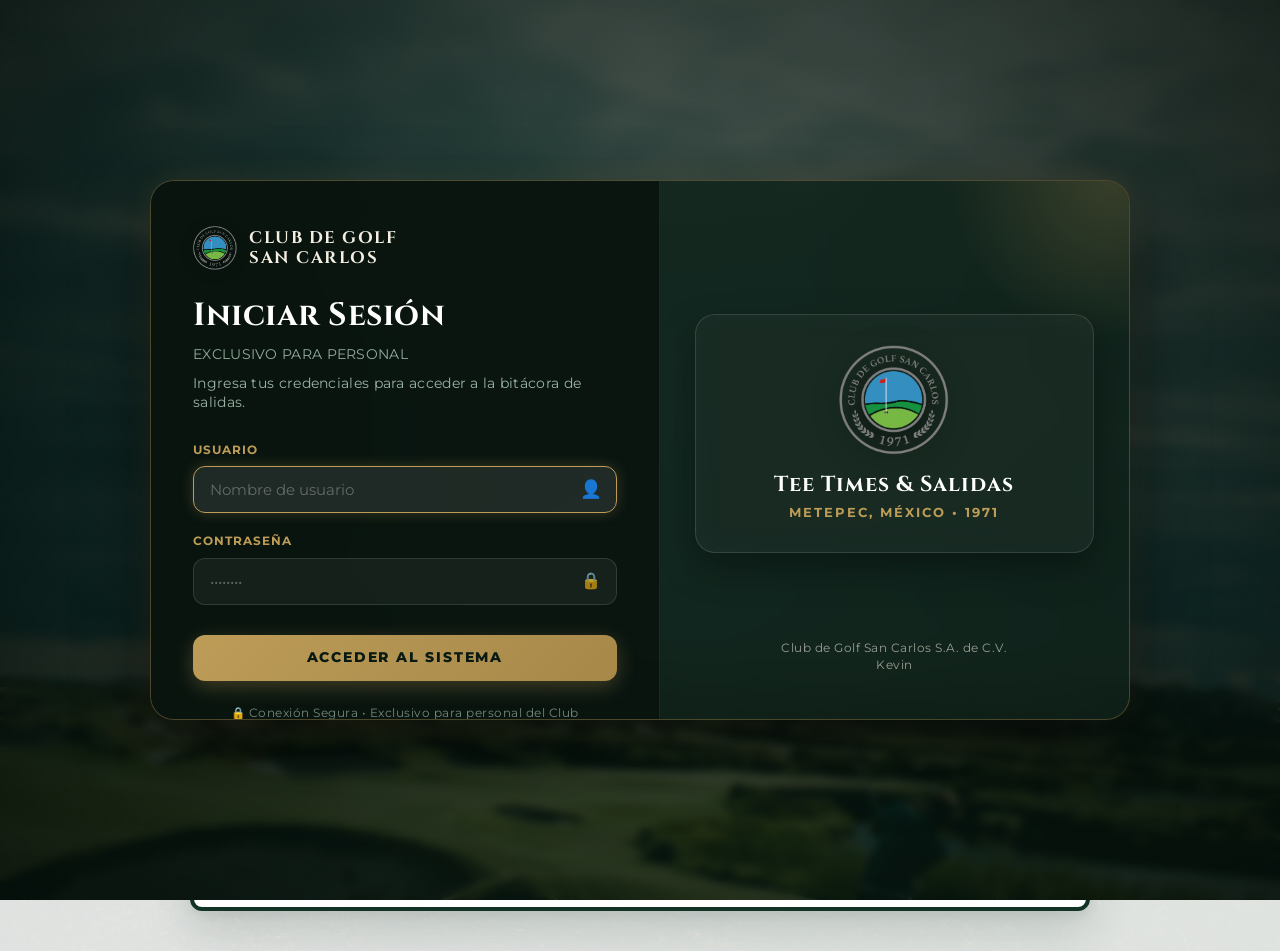
==== commit 3254552f: "Version funcional Tiene el agregado del inicio de secion para futuros clientes, ya no solo para pers" ====
--- a/index.html
+++ b/index.html
@@ -546,18 +546,73 @@
 
     .pie-login-seguridad { margin-top: 24px; text-align: center; font-size: 0.72rem; color: #728a7d; letter-spacing: 0.5px; }
 
-    /* Enlace de descubrimiento hacia el portal de socios (portal-socios.html).
-       Vive dentro del gate de acceso -que es lo único visible antes de iniciar
-       sesión- para que cualquier socio que llegue aquí por error encuentre el
-       camino correcto sin necesidad de conocer la URL de memoria. */
-    .enlace-portal-socios {
-        display: block; margin-top: 14px; text-align: center;
-        font-size: 0.76rem; color: var(--dorado-claro); text-decoration: none;
+    /* =====================================================================
+       GATE DUAL (STAFF / SOCIOS)
+       Un mismo gate ahora sirve a dos públicos: el personal del club (modo
+       por defecto) y los socios (modo alterno). El modo activo se controla
+       agregando/quitando la clase "modo-socios" en .tarjeta-login-global —
+       ver JS: alternarModoGate(). En pantallas angostas (<=820px) no hay
+       swap posicional (no tiene sentido sin hover de mouse): el botón
+       .btn-cambiar-modo-gate sigue funcionando por click/tap.
+       ===================================================================== */
+    .leyenda-modo-acceso {
+        font-size: 0.68rem; font-weight: 700; color: var(--dorado);
+        text-transform: uppercase; letter-spacing: 1.3px; margin-bottom: 10px; opacity: 0.95;
+    }
+
+    .btn-cambiar-modo-gate {
+        display: block; width: 100%; margin-top: 14px; text-align: center; cursor: pointer;
+        font-size: 0.74rem; color: var(--dorado-claro); background: none;
         border: 1px solid rgba(188, 156, 87, 0.4); border-radius: 10px;
         padding: 10px 14px; transition: background-color 0.2s ease, border-color 0.2s ease;
-    }
-    .enlace-portal-socios:hover {
-        background-color: rgba(188, 156, 87, 0.12); border-color: var(--dorado);
+        font-family: 'Montserrat', sans-serif; font-weight: 700; letter-spacing: 0.3px;
+    }
+    .btn-cambiar-modo-gate:hover { background-color: rgba(188, 156, 87, 0.12); border-color: var(--dorado); }
+
+    /* ---------- Vista de acceso de socios (login + registro), embebida
+       dentro de .panel-form-global — oculta salvo cuando modo-socios está
+       activo (ver reglas junto con #vistaStaffLogin más abajo). ---------- */
+    #vistaSociosAuth { display: none; }
+    .tarjeta-login-global.modo-socios #vistaStaffLogin { display: none; }
+    .tarjeta-login-global.modo-socios #vistaSociosAuth { display: block; }
+
+    .tabs-acceso-socio {
+        display: flex; border: 1px solid rgba(255,255,255,0.14); border-radius: 10px;
+        overflow: hidden; margin-bottom: 22px;
+    }
+    .tab-acceso-socio {
+        flex: 1; text-align: center; padding: 10px 8px; cursor: pointer; border: none;
+        font-family: 'Montserrat', sans-serif; font-weight: 700; font-size: 0.72rem;
+        text-transform: uppercase; letter-spacing: 0.6px; background: rgba(255,255,255,0.04);
+        color: #9ab3a5; transition: background-color 0.2s ease, color 0.2s ease;
+    }
+    .tab-acceso-socio.activa { background: var(--dorado); color: var(--verde-oscuro); }
+
+    .panel-acceso-socio { display: none; }
+    .panel-acceso-socio.activo { display: block; }
+
+    .resultados-busqueda-socio-gate {
+        margin-top: 6px; border: 1px solid rgba(255,255,255,0.14); border-radius: 8px;
+        max-height: 180px; overflow-y: auto; display: none; background: rgba(10,20,15,0.95);
+    }
+    .resultados-busqueda-socio-gate.visible { display: block; }
+    .opcion-socio-gate {
+        padding: 10px 12px; cursor: pointer; border-bottom: 1px solid rgba(255,255,255,0.08);
+        font-size: 0.85rem; color: var(--blanco);
+    }
+    .opcion-socio-gate:last-child { border-bottom: none; }
+    .opcion-socio-gate:hover { background: rgba(188,156,87,0.15); }
+    .aviso-busqueda-socio-gate { font-size: 0.76rem; color: #9ab3a5; padding: 8px 10px; }
+
+    .tarjeta-socio-seleccionado-gate {
+        display: flex; align-items: center; justify-content: space-between; gap: 10px;
+        background: rgba(188,156,87,0.12); border: 1px solid rgba(188,156,87,0.4);
+        border-radius: 8px; padding: 10px 13px; margin-bottom: 18px;
+    }
+    .tarjeta-socio-seleccionado-gate span { font-weight: 700; color: var(--dorado-claro); font-size: 0.85rem; }
+    .btn-cambiar-socio-gate {
+        background: none; border: none; color: var(--dorado); font-size: 0.68rem;
+        font-weight: 700; text-decoration: underline; cursor: pointer; text-transform: uppercase;
     }
 
     .panel-visual-global {
@@ -580,6 +635,40 @@
     .tarjeta-visual-insignia h3 { font-family: 'Cinzel', serif; font-size: 1.35rem; color: var(--blanco); letter-spacing: 1px; margin-bottom: 4px; }
     .tarjeta-visual-insignia p { font-size: 0.8rem; color: var(--dorado); font-weight: 700; text-transform: uppercase; letter-spacing: 2px; }
     .pie-panel-visual { text-align: center; font-size: 0.75rem; color: rgba(244, 239, 226, 0.6); letter-spacing: 0.5px; }
+
+    /* =====================================================================
+       SWAP ANIMADO DE PANELES (solo escritorio, con hover)
+       En vez de reordenar con flex (no animable), ambos paneles se vuelven
+       absolutos dentro de la tarjeta y su posición "left" se transiciona.
+       Al activar modo-socios: el panel del formulario (login) se desliza a
+       la derecha y el panel visual (logo/insignia) se desliza a la
+       izquierda — exactamente el intercambio pedido. Debajo de 821px no
+       tiene sentido (no hay hover ni espacio para dos columnas), así que
+       esta sección no toca el layout apilado que ya existe para móvil.
+       ===================================================================== */
+    @media (min-width: 821px) {
+        .tarjeta-login-global { display: block; }
+        .panel-form-global {
+            position: absolute; top: 0; bottom: 0; left: 0; width: 52%;
+            /* display:block (en vez del "flex + justify-content:center" de la
+               regla base) — con contenido más alto que la caja, centrarlo
+               verticalmente deja la parte de arriba (logo + "Club de Golf
+               San Carlos") recortada y sin forma de hacerle scroll hacia
+               arriba. En bloque, el contenido simplemente empieza arriba y
+               si no cabe, se puede scrollear hacia abajo con overflow-y. */
+            display: block;
+            overflow-y: auto;
+            transition: left 0.65s cubic-bezier(0.16, 1, 0.3, 1);
+        }
+        .panel-visual-global {
+            position: absolute; top: 0; bottom: 0; left: 52%; width: 48%;
+            transition: left 0.65s cubic-bezier(0.16, 1, 0.3, 1);
+        }
+        .tarjeta-login-global.modo-socios .panel-form-global {
+            left: 48%; border-right: none; border-left: 1px solid rgba(255, 255, 255, 0.08);
+        }
+        .tarjeta-login-global.modo-socios .panel-visual-global { left: 0; }
+    }
 
     @media (max-width: 820px) {
         .tarjeta-login-global { flex-direction: column; max-width: 440px; border-radius: 18px; }
@@ -1127,49 +1216,122 @@
                       <span>Club de Golf<br>San Carlos</span>
                   </div>
                   <h2>Iniciar Sesión</h2>
-                  <p>Ingresa tus credenciales para acceder a la bitácora de salidas.</p>
+                  <p class="leyenda-modo-acceso" id="leyendaModoAcceso">Exclusivo para personal</p>
+                  <p id="subtituloGateAcceso">Ingresa tus credenciales para acceder a la bitácora de salidas.</p>
               </div>
 
-              <form id="formularioLoginGlobal">
-                  <div class="grupo-campo-lock">
-                      <label for="txtUsuarioGlobal">Usuario</label>
-                      <div class="input-envoltorio-lock">
-                          <!-- Se quitó el atributo "autofocus" nativo: dispara su propio
-                               scrollIntoView interno del navegador (que no respeta bien
-                               un contenedor position:fixed, sobre todo en navegadores de
-                               TV). El foco ahora se hace por JS en mostrarLoginGate()
-                               con { preventScroll: true }. -->
-                          <input type="text" id="txtUsuarioGlobal" required placeholder="Nombre de usuario" autocomplete="username">
-                          <span class="icono-lock-input">👤</span>
+              <!-- ===== VISTA STAFF (modo por defecto) ===== -->
+              <div id="vistaStaffLogin">
+                  <form id="formularioLoginGlobal">
+                      <div class="grupo-campo-lock">
+                          <label for="txtUsuarioGlobal">Usuario</label>
+                          <div class="input-envoltorio-lock">
+                              <!-- Se quitó el atributo "autofocus" nativo: dispara su propio
+                                   scrollIntoView interno del navegador (que no respeta bien
+                                   un contenedor position:fixed, sobre todo en navegadores de
+                                   TV). El foco ahora se hace por JS en mostrarLoginGate()
+                                   con { preventScroll: true }. -->
+                              <input type="text" id="txtUsuarioGlobal" required placeholder="Nombre de usuario" autocomplete="username">
+                              <span class="icono-lock-input">👤</span>
+                          </div>
+                      </div>
+
+                      <div class="grupo-campo-lock">
+                          <label for="txtPasswordGlobal">Contraseña</label>
+                          <div class="input-envoltorio-lock">
+                              <input type="password" id="txtPasswordGlobal" required placeholder="••••••••" autocomplete="current-password">
+                              <span class="icono-lock-input">🔒</span>
+                          </div>
+                      </div>
+
+                      <p class="error-mensaje" id="msgErrorGlobal"></p>
+
+                      <button type="submit" class="btn-acceder-global" id="btnAccederGlobal">Acceder al Sistema</button>
+                  </form>
+              </div>
+
+              <!-- ===== VISTA SOCIOS (modo alterno: hover/click sobre el panel del logo) ===== -->
+              <div id="vistaSociosAuth">
+                  <div class="tabs-acceso-socio">
+                      <button type="button" class="tab-acceso-socio activa" id="tabSocioLogin">Iniciar sesión</button>
+                      <button type="button" class="tab-acceso-socio" id="tabSocioRegistro">Crear cuenta</button>
+                  </div>
+
+                  <!-- Login de socio -->
+                  <div class="panel-acceso-socio activo" id="panelSocioLogin">
+                      <form id="formSocioLoginGate">
+                          <div class="grupo-campo-lock">
+                              <label for="txtSocioUsuarioGate">Usuario</label>
+                              <div class="input-envoltorio-lock">
+                                  <input type="text" id="txtSocioUsuarioGate" required placeholder="Tu usuario" autocomplete="username">
+                                  <span class="icono-lock-input">👤</span>
+                              </div>
+                          </div>
+                          <div class="grupo-campo-lock">
+                              <label for="txtSocioPasswordGate">Contraseña</label>
+                              <div class="input-envoltorio-lock">
+                                  <input type="password" id="txtSocioPasswordGate" required placeholder="••••••••" autocomplete="current-password">
+                                  <span class="icono-lock-input">🔒</span>
+                              </div>
+                          </div>
+                          <p class="error-mensaje" id="msgErrorSocioGate"></p>
+                          <button type="submit" class="btn-acceder-global" id="btnAccederSocioGate">Entrar a Mis Reservas</button>
+                      </form>
+                  </div>
+
+                  <!-- Registro de socio (restringido: debe existir ya en la lista de socios) -->
+                  <div class="panel-acceso-socio" id="panelSocioRegistro">
+                      <div id="pasoBuscarSocioGate">
+                          <div class="grupo-campo-lock">
+                              <label for="txtBuscarSocioGate">Busca tu nombre</label>
+                              <div class="input-envoltorio-lock">
+                                  <input type="text" id="txtBuscarSocioGate" placeholder="Escribe al menos 2 letras" autocomplete="off">
+                                  <span class="icono-lock-input">🔎</span>
+                              </div>
+                          </div>
+                          <div class="resultados-busqueda-socio-gate" id="resultadosBusquedaSocioGate"></div>
+                      </div>
+
+                      <div id="pasoDatosRegistroGate" style="display:none;">
+                          <div class="tarjeta-socio-seleccionado-gate">
+                              <span id="nombreSocioSeleccionadoGate"></span>
+                              <button type="button" class="btn-cambiar-socio-gate" id="btnCambiarSocioGate">Cambiar</button>
+                          </div>
+                          <form id="formSocioRegistroGate">
+                              <div class="grupo-campo-lock">
+                                  <label for="txtSocioNuevoUsuarioGate">Elige un usuario</label>
+                                  <div class="input-envoltorio-lock">
+                                      <input type="text" id="txtSocioNuevoUsuarioGate" required pattern="[a-z0-9_.]{3,50}" autocapitalize="off" spellcheck="false" placeholder="Ej. juan.perez">
+                                      <span class="icono-lock-input">✏️</span>
+                                  </div>
+                              </div>
+                              <div class="grupo-campo-lock">
+                                  <label for="txtSocioNuevaPasswordGate">Crea una contraseña</label>
+                                  <div class="input-envoltorio-lock">
+                                      <input type="password" id="txtSocioNuevaPasswordGate" required minlength="8" placeholder="Mínimo 8 caracteres">
+                                      <span class="icono-lock-input">🔒</span>
+                                  </div>
+                              </div>
+                              <p class="error-mensaje" id="msgErrorSocioRegistroGate"></p>
+                              <p class="exito-mensaje" id="msgExitoSocioRegistroGate"></p>
+                              <button type="submit" class="btn-acceder-global" id="btnRegistrarSocioGate">Crear mi cuenta</button>
+                          </form>
                       </div>
                   </div>
-
-                  <div class="grupo-campo-lock">
-                      <label for="txtPasswordGlobal">Contraseña</label>
-                      <div class="input-envoltorio-lock">
-                          <input type="password" id="txtPasswordGlobal" required placeholder="••••••••" autocomplete="current-password">
-                          <span class="icono-lock-input">🔒</span>
-                      </div>
-                  </div>
-
-                  <p class="error-mensaje" id="msgErrorGlobal"></p>
-
-                  <button type="submit" class="btn-acceder-global" id="btnAccederGlobal">Acceder al Sistema</button>
-              </form>
-
-              <div class="pie-login-seguridad">
+              </div>
+
+              <div class="pie-login-seguridad" id="pieLoginSeguridad">
                   🔒 Conexión Segura • Exclusivo para personal del Club
               </div>
 
-              <!-- Enlace de descubrimiento hacia el portal de socios: este gate es
-                   solo para el personal (staff); los socios que lleguen aquí por
-                   error tienen su propia app en portal-socios.html. -->
-              <a class="enlace-portal-socios" href="portal-socios.html">
-                  ⛳ ¿Eres socio del club? Entra a tu Portal de Reservas
-              </a>
+              <!-- Botón de cambio de modo: alternativa a hover/click sobre el panel
+                   del logo, para touch/mobile y como affordance explícito. -->
+              <button type="button" class="btn-cambiar-modo-gate" id="btnCambiarModoGate">
+                  ⛳ ¿Eres socio del club? Cambiar a Acceso de Socios
+              </button>
           </div>
 
-          <div class="panel-visual-global">
+          <div class="panel-visual-global" id="panelVisualGlobal">
               <div></div>
               <div class="tarjeta-visual-insignia">
                   <img src="img/Logo1.png" alt="Escudo San Carlos" onerror="this.src='img/icon.png'">
@@ -1635,6 +1797,34 @@
       const msgErrorGlobal = document.getElementById('msgErrorGlobal');
       const btnAccederGlobal = document.getElementById('btnAccederGlobal');
       const videoLock = document.getElementById('videoLock');
+
+      // ---- Gate dual (staff / socios) ----
+      const leyendaModoAcceso = document.getElementById('leyendaModoAcceso');
+      const subtituloGateAcceso = document.getElementById('subtituloGateAcceso');
+      const pieLoginSeguridad = document.getElementById('pieLoginSeguridad');
+      const btnCambiarModoGate = document.getElementById('btnCambiarModoGate');
+      const panelVisualGlobal = document.getElementById('panelVisualGlobal');
+
+      const tabSocioLogin = document.getElementById('tabSocioLogin');
+      const tabSocioRegistro = document.getElementById('tabSocioRegistro');
+      const panelSocioLogin = document.getElementById('panelSocioLogin');
+      const panelSocioRegistro = document.getElementById('panelSocioRegistro');
+
+      const formSocioLoginGate = document.getElementById('formSocioLoginGate');
+      const msgErrorSocioGate = document.getElementById('msgErrorSocioGate');
+      const btnAccederSocioGate = document.getElementById('btnAccederSocioGate');
+
+      const txtBuscarSocioGate = document.getElementById('txtBuscarSocioGate');
+      const resultadosBusquedaSocioGate = document.getElementById('resultadosBusquedaSocioGate');
+      const pasoBuscarSocioGate = document.getElementById('pasoBuscarSocioGate');
+      const pasoDatosRegistroGate = document.getElementById('pasoDatosRegistroGate');
+      const nombreSocioSeleccionadoGate = document.getElementById('nombreSocioSeleccionadoGate');
+      const btnCambiarSocioGate = document.getElementById('btnCambiarSocioGate');
+      const formSocioRegistroGate = document.getElementById('formSocioRegistroGate');
+      const txtSocioNuevoUsuarioGate = document.getElementById('txtSocioNuevoUsuarioGate');
+      const msgErrorSocioRegistroGate = document.getElementById('msgErrorSocioRegistroGate');
+      const msgExitoSocioRegistroGate = document.getElementById('msgExitoSocioRegistroGate');
+      let socioIdSeleccionadoGate = null;
 
       const modalUsuarios = document.getElementById('modalUsuarios');
       const modalHora = document.getElementById('modalHora');
@@ -1918,11 +2108,209 @@
           }
       }
 
+      // =========================================================================================
+      // GATE DUAL (STAFF / SOCIOS)
+      // Un mismo gate atiende a dos públicos: el personal (modo por defecto, tal como estaba)
+      // y los socios (modo alterno). alternarModoGate() agrega/quita la clase "modo-socios" en
+      // .tarjeta-login-global, lo que dispara (vía CSS) tanto la animación de intercambio de
+      // posiciones (panel de formulario <-> panel del logo) como el cambio de vista dentro del
+      // panel de formulario. Se activa al pasar el cursor sobre el panel del logo (que siempre
+      // representa "el otro lado", sin importar en qué posición esté en ese momento) o con el
+      // botón explícito (touch/accesibilidad). Un cooldown evita que la propia animación de 0.65s
+      // dispare el toggle varias veces si el cursor queda quieto sobre el panel mientras se mueve.
+      // =========================================================================================
+      let modoGateActual = 'staff'; // 'staff' | 'socios'
+      let cambioModoGateEnCurso = false;
+
+      function actualizarTextosGate() {
+          if (modoGateActual === 'socios') {
+              leyendaModoAcceso.textContent = 'Exclusivo socios';
+              subtituloGateAcceso.textContent = 'Inicia sesión o crea tu cuenta para reservar tu tee time.';
+              pieLoginSeguridad.textContent = '🔒 Conexión Segura • Portal de Socios del Club';
+              btnCambiarModoGate.textContent = '🛠️ ¿Eres personal del club? Cambiar a Acceso de Staff';
+          } else {
+              leyendaModoAcceso.textContent = 'Exclusivo para personal';
+              subtituloGateAcceso.textContent = 'Ingresa tus credenciales para acceder a la bitácora de salidas.';
+              pieLoginSeguridad.textContent = '🔒 Conexión Segura • Exclusivo para personal del Club';
+              btnCambiarModoGate.textContent = '⛳ ¿Eres socio del club? Cambiar a Acceso de Socios';
+          }
+      }
+
+      function alternarModoGate(forzarModo) {
+          if (cambioModoGateEnCurso) return;
+          const nuevoModo = forzarModo || (modoGateActual === 'staff' ? 'socios' : 'staff');
+          if (nuevoModo === modoGateActual) return;
+
+          modoGateActual = nuevoModo;
+          tarjetaLogin.classList.toggle('modo-socios', modoGateActual === 'socios');
+          actualizarTextosGate();
+
+          // Cooldown = duración de la transición CSS (0.65s) + margen, para que el
+          // hover repetido durante el propio deslizamiento no reinicie el toggle.
+          cambioModoGateEnCurso = true;
+          setTimeout(() => { cambioModoGateEnCurso = false; }, 750);
+      }
+
+      function reiniciarModoGateAStaff() {
+          modoGateActual = 'staff';
+          cambioModoGateEnCurso = false;
+          tarjetaLogin.classList.remove('modo-socios');
+          actualizarTextosGate();
+      }
+
+      // Hover: el panel visual (logo) siempre representa "el otro lado", sin importar
+      // si en este momento está a la izquierda o a la derecha — pasar el cursor ahí
+      // siempre alterna el modo. Click/tap hace lo mismo, para pantallas táctiles.
+      panelVisualGlobal.addEventListener('mouseenter', () => alternarModoGate());
+      panelVisualGlobal.addEventListener('click', () => alternarModoGate());
+      btnCambiarModoGate.addEventListener('click', () => alternarModoGate());
+
+      // ---- Tabs dentro de la vista de socios: Iniciar sesión / Crear cuenta ----
+      tabSocioLogin.addEventListener('click', () => {
+          tabSocioLogin.classList.add('activa');
+          tabSocioRegistro.classList.remove('activa');
+          panelSocioLogin.classList.add('activo');
+          panelSocioRegistro.classList.remove('activo');
+      });
+      tabSocioRegistro.addEventListener('click', () => {
+          tabSocioRegistro.classList.add('activa');
+          tabSocioLogin.classList.remove('activa');
+          panelSocioRegistro.classList.add('activo');
+          panelSocioLogin.classList.remove('activo');
+      });
+
+      // ---- Login de socio: misma sesión que usa portal-socios.html
+      // ($_SESSION['socio']), así que tras entrar aquí se redirige ahí directamente. ----
+      formSocioLoginGate.addEventListener('submit', async (e) => {
+          e.preventDefault();
+          msgErrorSocioGate.style.display = 'none';
+          btnAccederSocioGate.disabled = true;
+          btnAccederSocioGate.classList.add('cargando');
+
+          try {
+              await apiFetch('socio_login.php', {
+                  method: 'POST',
+                  body: JSON.stringify({
+                      username: document.getElementById('txtSocioUsuarioGate').value.trim(),
+                      password: document.getElementById('txtSocioPasswordGate').value
+                  })
+              });
+              window.location.href = 'portal-socios.html';
+          } catch (err) {
+              msgErrorSocioGate.textContent = err.message;
+              msgErrorSocioGate.style.display = 'block';
+              btnAccederSocioGate.disabled = false;
+              btnAccederSocioGate.classList.remove('cargando');
+          }
+      });
+
+      // ---- Registro de socio: buscar nombre propio → elegir usuario/contraseña ----
+      let debounceBusquedaSocioGateTimer = null;
+      txtBuscarSocioGate.addEventListener('input', () => {
+          clearTimeout(debounceBusquedaSocioGateTimer);
+          const q = txtBuscarSocioGate.value.trim();
+          if (q.length < 2) {
+              resultadosBusquedaSocioGate.classList.remove('visible');
+              resultadosBusquedaSocioGate.innerHTML = '';
+              return;
+          }
+          debounceBusquedaSocioGateTimer = setTimeout(async () => {
+              try {
+                  const { data } = await apiFetch(`socio_buscar_para_registro.php?q=${encodeURIComponent(q)}`);
+                  if (!data.length) {
+                      resultadosBusquedaSocioGate.innerHTML = '<p class="aviso-busqueda-socio-gate">No encontramos ese nombre. Verifica que esté bien escrito o contacta al club.</p>';
+                  } else {
+                      resultadosBusquedaSocioGate.innerHTML = data.map(s =>
+                          `<div class="opcion-socio-gate" data-id="${s.id}" data-nombre="${s.nombre_completo.replace(/"/g, '&quot;')}">${s.nombre_completo}</div>`
+                      ).join('');
+                  }
+                  resultadosBusquedaSocioGate.classList.add('visible');
+              } catch (err) {
+                  resultadosBusquedaSocioGate.innerHTML = `<p class="aviso-busqueda-socio-gate">${err.message}</p>`;
+                  resultadosBusquedaSocioGate.classList.add('visible');
+              }
+          }, 300);
+      });
+
+      resultadosBusquedaSocioGate.addEventListener('click', (e) => {
+          const opcion = e.target.closest('.opcion-socio-gate');
+          if (!opcion) return;
+          socioIdSeleccionadoGate = opcion.getAttribute('data-id');
+          nombreSocioSeleccionadoGate.textContent = opcion.getAttribute('data-nombre');
+          pasoBuscarSocioGate.style.display = 'none';
+          pasoDatosRegistroGate.style.display = 'block';
+          resultadosBusquedaSocioGate.classList.remove('visible');
+      });
+
+      btnCambiarSocioGate.addEventListener('click', () => {
+          socioIdSeleccionadoGate = null;
+          pasoDatosRegistroGate.style.display = 'none';
+          pasoBuscarSocioGate.style.display = 'block';
+          txtBuscarSocioGate.value = '';
+          formSocioRegistroGate.reset();
+          msgErrorSocioRegistroGate.style.display = 'none';
+          msgExitoSocioRegistroGate.style.display = 'none';
+      });
+
+      // Normaliza el usuario a minúsculas/caracteres válidos mientras se escribe,
+      // igual que en portal-socios.html — evita que el pattern del input bloquee
+      // el envío en silencio si el socio escribe con mayúsculas.
+      txtSocioNuevoUsuarioGate.addEventListener('input', () => {
+          const cursor = txtSocioNuevoUsuarioGate.selectionStart;
+          const largoAntes = txtSocioNuevoUsuarioGate.value.length;
+          txtSocioNuevoUsuarioGate.value = txtSocioNuevoUsuarioGate.value.toLowerCase().replace(/[^a-z0-9_.]/g, '');
+          const largoDespues = txtSocioNuevoUsuarioGate.value.length;
+          if (cursor !== null) {
+              const nuevaPos = Math.max(0, cursor - (largoAntes - largoDespues));
+              txtSocioNuevoUsuarioGate.setSelectionRange(nuevaPos, nuevaPos);
+          }
+      });
+
+      formSocioRegistroGate.addEventListener('submit', async (e) => {
+          e.preventDefault();
+          msgErrorSocioRegistroGate.style.display = 'none';
+          msgExitoSocioRegistroGate.style.display = 'none';
+
+          if (!socioIdSeleccionadoGate) {
+              msgErrorSocioRegistroGate.textContent = 'Primero busca y selecciona tu nombre.';
+              msgErrorSocioRegistroGate.style.display = 'block';
+              return;
+          }
+
+          const btn = document.getElementById('btnRegistrarSocioGate');
+          btn.disabled = true;
+          btn.classList.add('cargando');
+
+          try {
+              await apiFetch('socio_registro.php', {
+                  method: 'POST',
+                  body: JSON.stringify({
+                      socio_id: Number(socioIdSeleccionadoGate),
+                      username: txtSocioNuevoUsuarioGate.value.trim(),
+                      password: document.getElementById('txtSocioNuevaPasswordGate').value
+                  })
+              });
+              msgExitoSocioRegistroGate.textContent = '¡Cuenta creada! Ya puedes iniciar sesión.';
+              msgExitoSocioRegistroGate.style.display = 'block';
+              setTimeout(() => {
+                  tabSocioLogin.click();
+                  document.getElementById('txtSocioUsuarioGate').value = txtSocioNuevoUsuarioGate.value.trim();
+              }, 1100);
+          } catch (err) {
+              msgErrorSocioRegistroGate.textContent = err.message;
+              msgErrorSocioRegistroGate.style.display = 'block';
+          } finally {
+              btn.disabled = false;
+              btn.classList.remove('cargando');
+          }
+      });
+
       function mostrarLoginGate() {
           if (modoKiosco) return; // el modo kiosco nunca debe pedir login
           pantallaLoginGlobal.classList.remove('login-oculto');
           txtPasswordGlobal.value = '';
           msgErrorGlobal.style.display = 'none';
+          reiniciarModoGateAStaff(); // el gate siempre abre en modo staff por defecto
           window.scrollTo(0, 0);
           vigilanciaScrollGateActiva = true;
 
